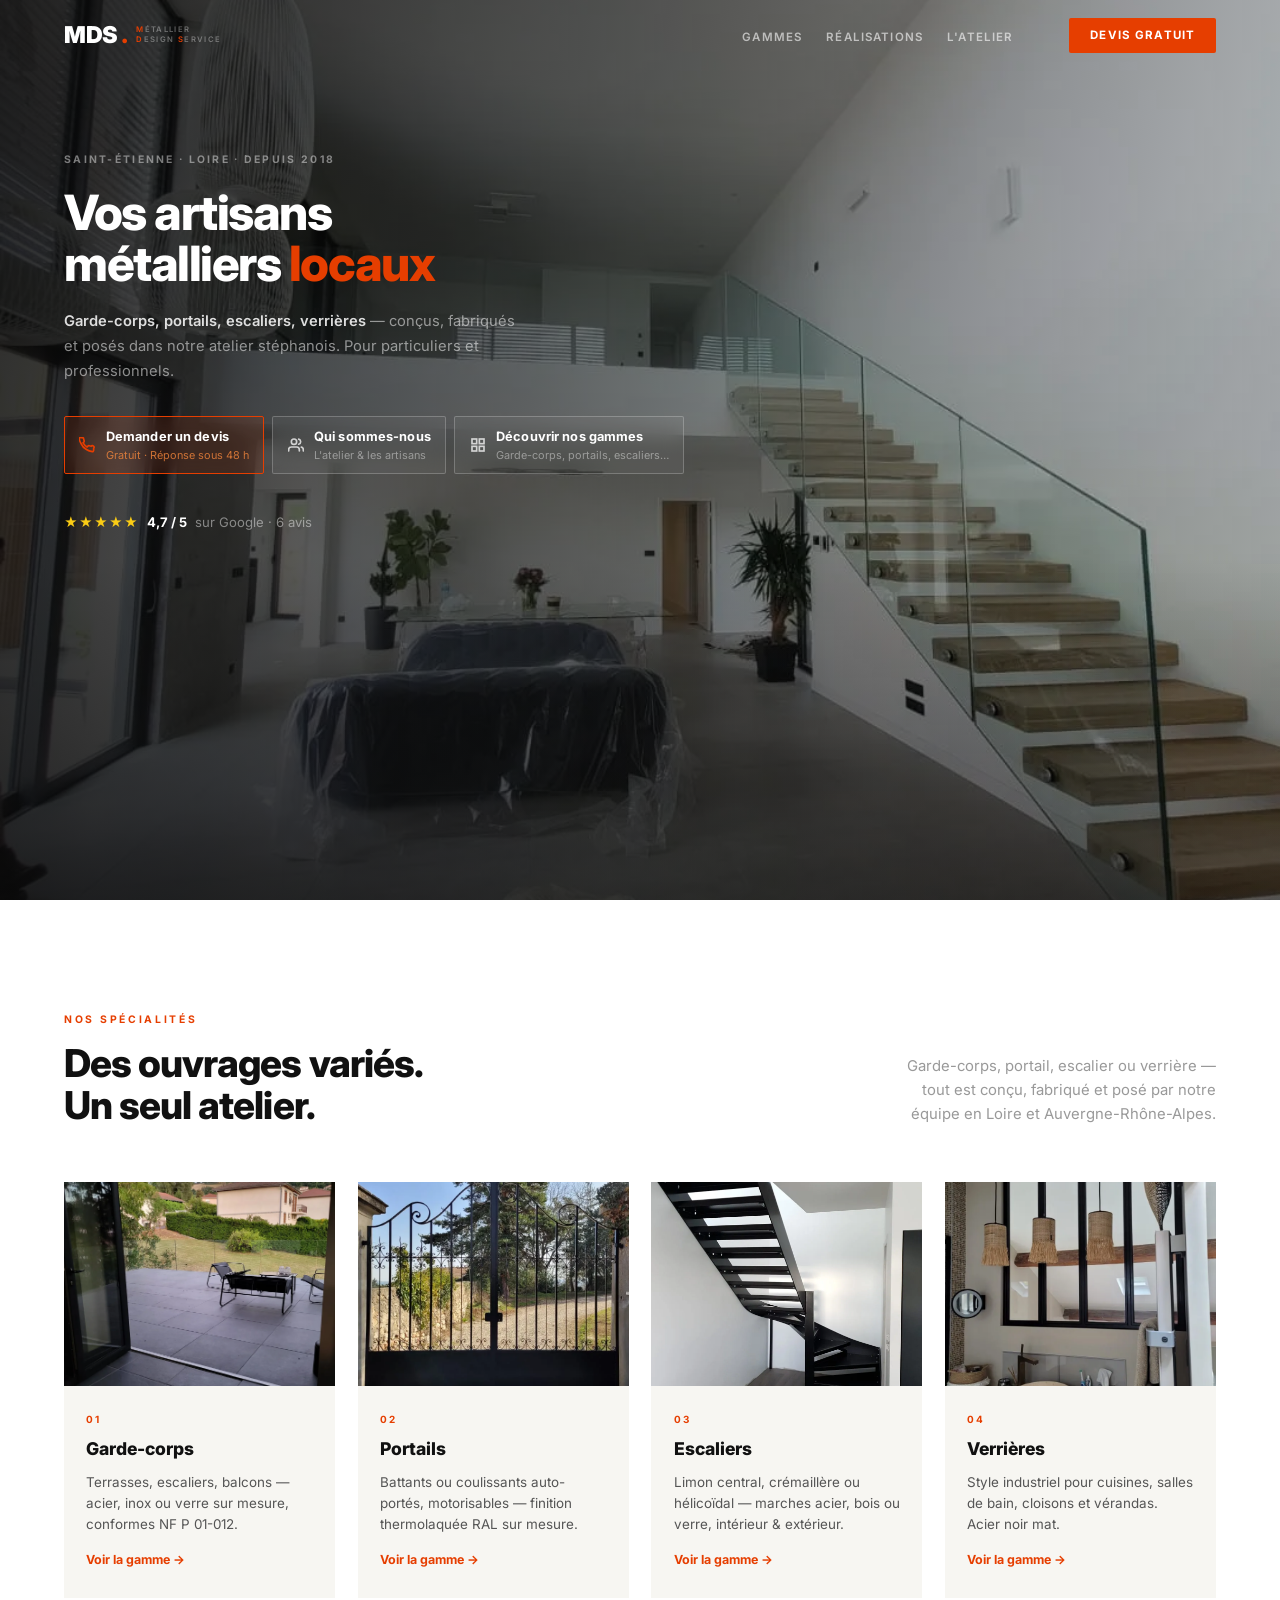
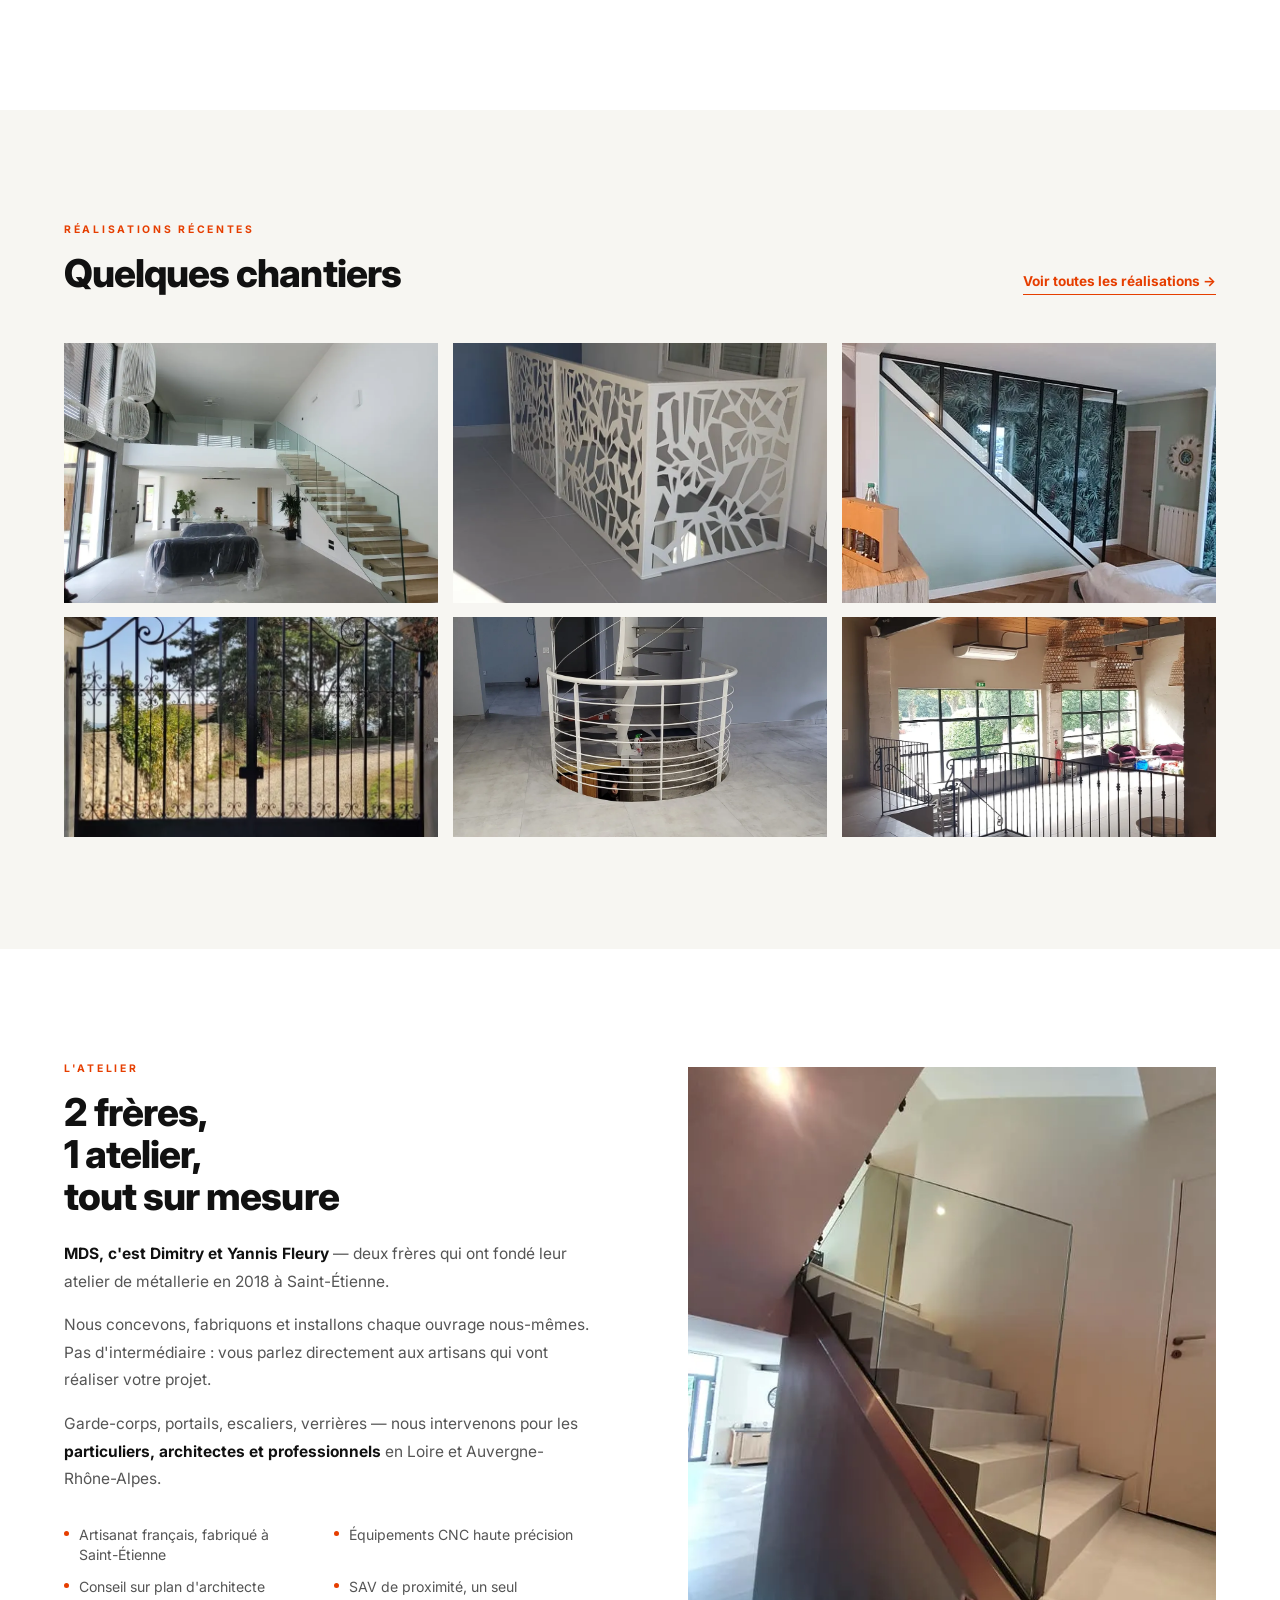
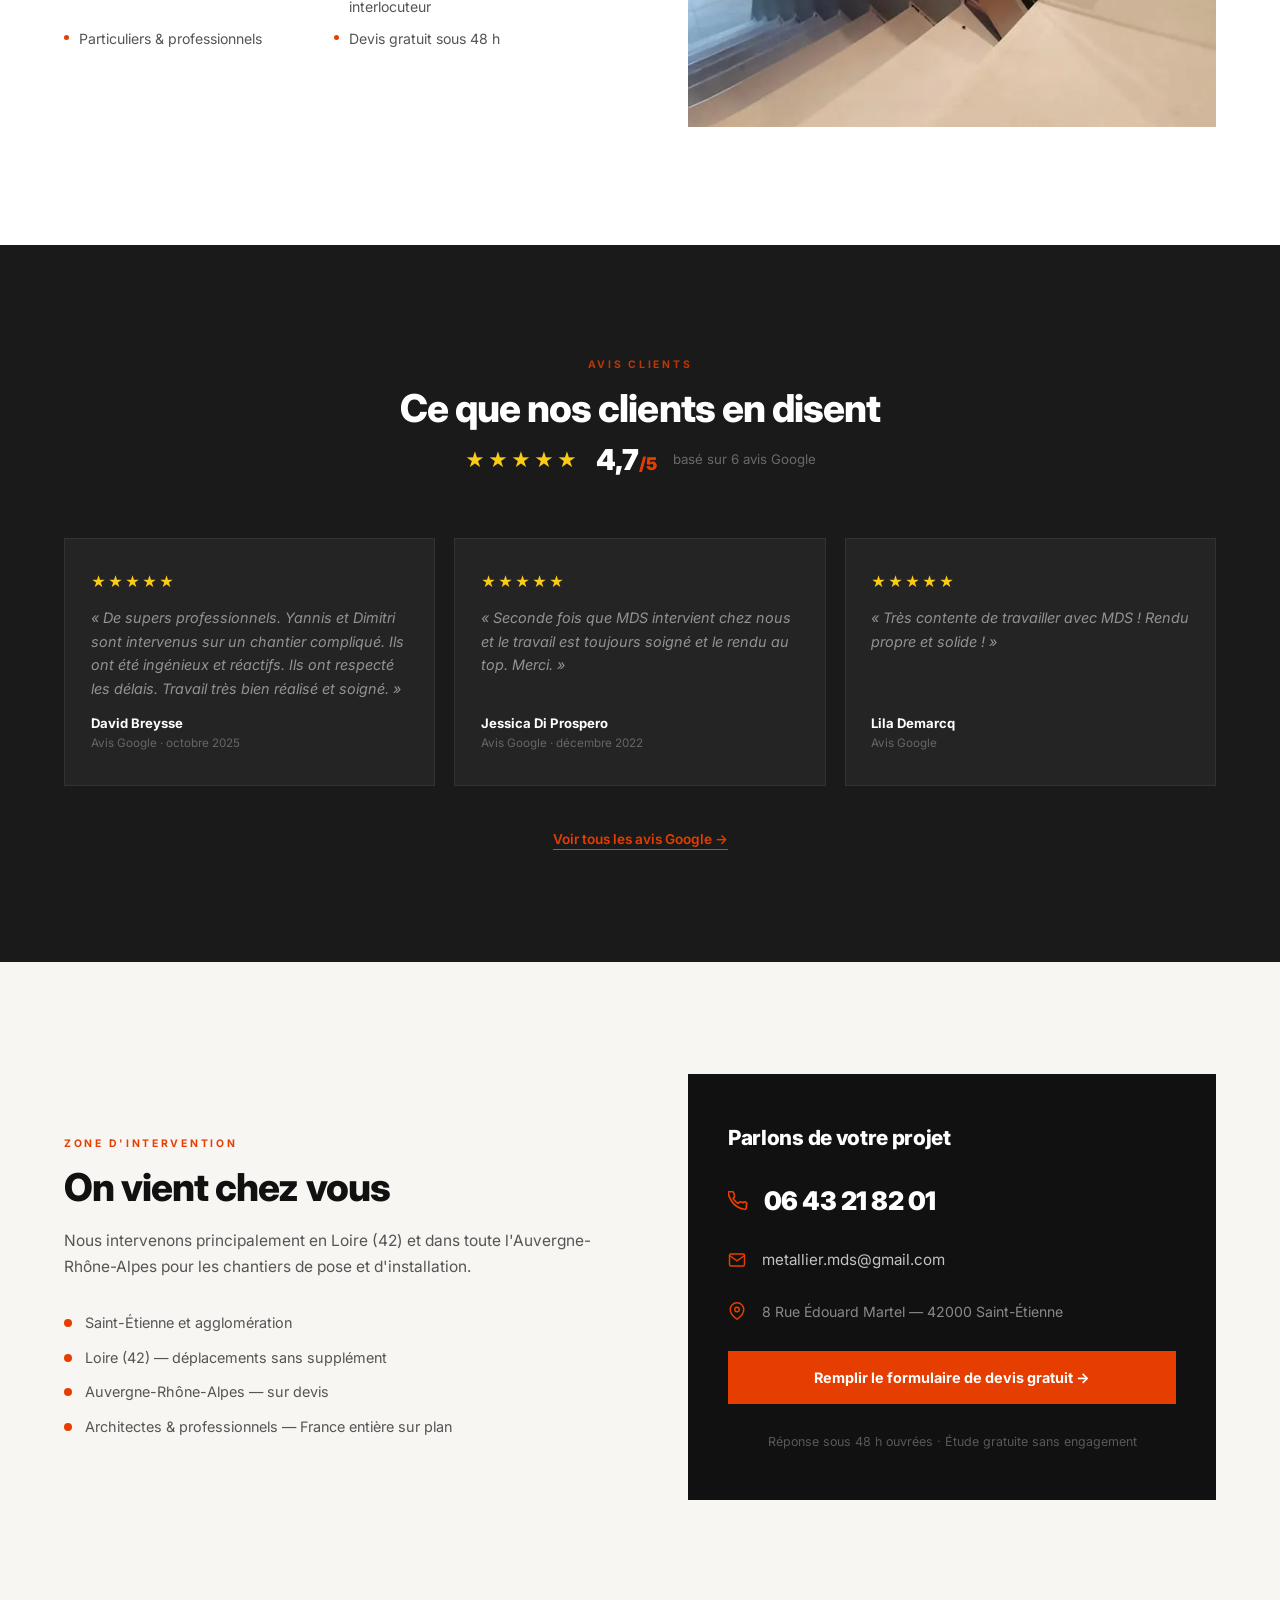
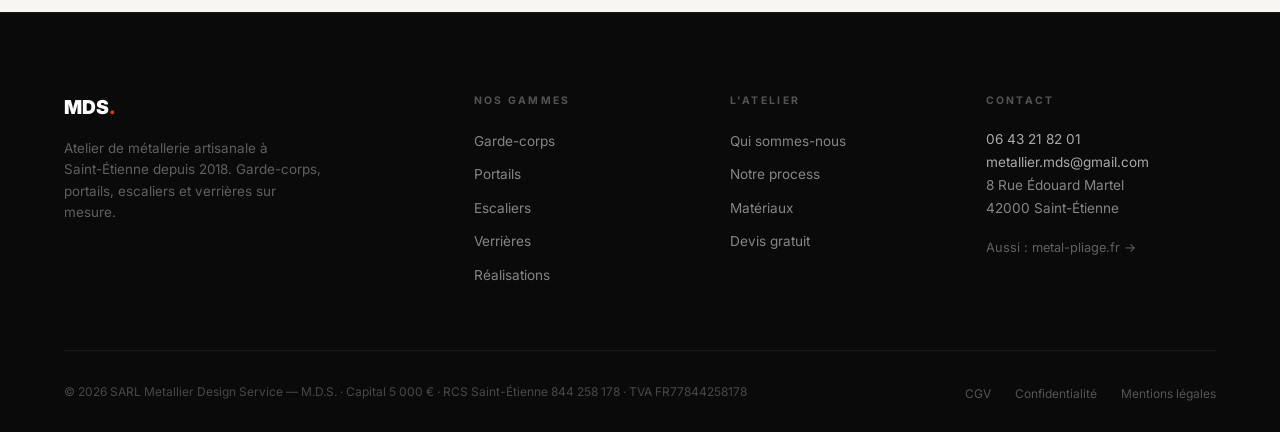
==== index.html @ 39d04c26 "Mise en ligne initiale — site MDS Métallier Design Service Co-Authored-By: Claude Sonnet 4.6 <norepl" ====
<!DOCTYPE html>
<html lang="fr">
<head>
  <meta charset="UTF-8">
  <meta name="viewport" content="width=device-width, initial-scale=1.0, viewport-fit=cover">
  <meta name="description" content="MDS — Métallier artisan à Saint-Étienne depuis 2018. Garde-corps, portails, escaliers et verrières sur mesure pour particuliers et professionnels en Loire et Auvergne-Rhône-Alpes.">
  <title>MDS — Métallier Design Service · Saint-Étienne</title>
  <link rel="preconnect" href="https://fonts.googleapis.com">
  <link rel="preconnect" href="https://fonts.gstatic.com" crossorigin>
  <link href="https://fonts.googleapis.com/css2?family=Inter:wght@300;400;500;600;700;800;900&display=swap" rel="stylesheet">

  <script type="application/ld+json">
  {
    "@context": "https://schema.org",
    "@type": "LocalBusiness",
    "name": "MDS - Metallier Design Service",
    "description": "Atelier de métallerie sur mesure à Saint-Étienne. Garde-corps, portails, escaliers, verrières pour particuliers et professionnels.",
    "url": "https://metallier-mds.fr",
    "telephone": "+33643218201",
    "email": "metallier.mds@gmail.com",
    "foundingDate": "2018",
    "address": {
      "@type": "PostalAddress",
      "streetAddress": "8 Rue Édouard Martel",
      "postalCode": "42000",
      "addressLocality": "Saint-Étienne",
      "addressCountry": "FR"
    },
    "aggregateRating": { "@type": "AggregateRating", "ratingValue": "4.7", "reviewCount": "6" }
  }
  </script>

  <style>
  /* ═══════════════════════════════════════════
     RESET & BASE
  ═══════════════════════════════════════════ */
  *, *::before, *::after { box-sizing: border-box; margin: 0; padding: 0; }
  :root {
    --cream:   #f7f6f2;
    --white:   #ffffff;
    --noir:    #111111;
    --noir2:   #1a1a1a;
    --gris:    #f0ede8;
    --accent:  #E63E00;
    --accent2: #c53600;
    --texte:   #111;
    --texte2:  #555;
    --texte3:  #999;
    --border:  #e8e5e0;
    --nav-h:   72px;
    --max:     1320px;
    --pad:     clamp(1.5rem, 5vw, 6rem);
    --ease:    cubic-bezier(.25,.1,.25,1);
    --ease-out:cubic-bezier(0,0,.2,1);
  }
  html { scroll-behavior: smooth; -webkit-font-smoothing: antialiased; }
  body { font-family: 'Inter', sans-serif; background: var(--white); color: var(--texte); line-height: 1.5; }
  img { max-width: 100%; display: block; }
  a { color: inherit; text-decoration: none; }

  /* ═══════════════════════════════════════════
     NAVIGATION
  ═══════════════════════════════════════════ */
  .nav {
    position: fixed; top: 0; left: 0; right: 0; z-index: 1000;
    height: var(--nav-h); display: flex; align-items: center;
    background: transparent;
    border-bottom: 1px solid transparent;
    transition: background .35s var(--ease), border-color .35s var(--ease), box-shadow .35s var(--ease);
  }
  .nav.scrolled {
    background: var(--noir);
    border-color: rgba(255,255,255,.08);
    box-shadow: 0 2px 24px rgba(0,0,0,.3);
  }
  .nav-wrap {
    max-width: var(--max); width: 100%; margin: 0 auto;
    padding: 0 var(--pad);
    display: flex; align-items: center; gap: 2rem;
  }
  .logo {
    display: inline-flex; align-items: baseline; gap: 3px;
    text-decoration: none; flex-shrink: 0;
    font-size: 1.45rem; font-weight: 900;
    letter-spacing: -.02em; color: #fff;
    line-height: 1;
  }
  .logo .logo-accent { color: var(--accent); font-weight: 900; }
  .logo .logo-tagline {
    font-size: .48rem; font-weight: 600; letter-spacing: .18em;
    text-transform: uppercase; color: rgba(255,255,255,.35);
    align-self: center; margin-left: 6px;
    line-height: 1.4; display: flex; flex-direction: column;
  }
  .logo .logo-tagline em { font-style: normal; color: var(--accent); }

  .nav-links {
    display: flex; list-style: none; gap: 0; margin-left: auto;
  }
  .nav-links a {
    font-size: .72rem; font-weight: 600; letter-spacing: .1em;
    text-transform: uppercase;
    color: rgba(255,255,255,.6); padding: .45rem .75rem; border-radius: 2px;
    transition: color .2s, background .2s;
  }
  .nav-links a:hover { color: #fff; background: rgba(255,255,255,.07); }

  .nav-cta {
    display: inline-flex; align-items: center; gap: 6px;
    background: var(--accent); color: #fff;
    font-size: .72rem; font-weight: 700; letter-spacing: .1em; text-transform: uppercase;
    padding: .55rem 1.3rem; border-radius: 2px;
    transition: background .2s; white-space: nowrap; margin-left: .75rem;
  }
  .nav-cta:hover { background: var(--accent2); }

  /* Hamburger mobile */
  .burger {
    display: none; flex-direction: column; gap: 5px;
    background: none; border: none; cursor: pointer;
    padding: 6px; margin-left: auto;
  }
  .burger span {
    display: block; width: 22px; height: 2px;
    background: var(--texte); border-radius: 2px;
    transition: background .3s, transform .3s, opacity .3s;
  }
  .nav.scrolled .burger span { background: #fff; }
  .nav.open .burger span:nth-child(1) { transform: translateY(7px) rotate(45deg); }
  .nav.open .burger span:nth-child(2) { opacity: 0; }
  .nav.open .burger span:nth-child(3) { transform: translateY(-7px) rotate(-45deg); }

  /* Menu mobile */
  .mobile-menu {
    display: none; position: fixed;
    top: var(--nav-h); left: 0; right: 0; bottom: 0;
    background: var(--noir); z-index: 999;
    flex-direction: column; align-items: center; justify-content: center;
    gap: 1.5rem;
  }
  .mobile-menu.open { display: flex; }
  .mobile-menu a {
    font-size: 1.5rem; font-weight: 700; color: #fff; letter-spacing: -.01em;
    transition: color .2s;
  }
  .mobile-menu a:hover { color: var(--accent); }
  .mobile-menu .mob-cta {
    background: var(--accent); padding: .9rem 2.5rem;
    border-radius: 2px; font-size: 1rem;
    color: #fff; font-weight: 700;
  }

  /* ═══════════════════════════════════════════
     HERO V1 — photo plein écran, texte en bas
  ═══════════════════════════════════════════ */
  .hero {
    position: relative;
    height: 100vh; min-height: 620px;
    display: flex; align-items: flex-start;
    overflow: hidden;
  }
  .hero-photo {
    position: absolute; inset: 0; z-index: 0;
  }
  .hero-photo img {
    width: 100%; height: 100%; object-fit: cover; display: block;
  }
  .hero-overlay {
    position: absolute; inset: 0; z-index: 1;
    background:
      linear-gradient(100deg, rgba(10,10,10,.87) 0%, rgba(10,10,10,.58) 42%, rgba(10,10,10,.06) 100%),
      linear-gradient(to top, rgba(10,10,10,.55) 0%, transparent 38%);
  }
  .hero-wrap {
    position: relative; z-index: 2;
    width: 100%;
    padding: calc(var(--nav-h) + 5rem) var(--pad) 5rem;
  }
  .hero-eyebrow {
    font-size: .65rem; font-weight: 700; letter-spacing: .22em;
    text-transform: uppercase; color: rgba(255,255,255,.45);
    margin-bottom: 1.2rem; display: block;
  }
  .hero h1 {
    font-size: clamp(2rem, 3.8vw, 3.4rem);
    font-weight: 800; line-height: 1.06; letter-spacing: -.03em;
    color: #fff; margin: 0 0 1.2rem; max-width: 480px;
  }
  .hero h1 em { font-style: normal; color: var(--accent); }
  .hero-desc {
    font-size: clamp(.88rem, 1.15vw, .98rem);
    color: rgba(255,255,255,.52); line-height: 1.7;
    max-width: 460px; margin-bottom: 2rem;
  }
  .hero-desc strong { color: rgba(255,255,255,.85); font-weight: 600; }
  .hero-btns {
    display: flex; gap: 1rem; flex-wrap: wrap;
    align-items: center; margin-bottom: 2.8rem;
  }
  .btn-primary {
    display: inline-flex; align-items: center; gap: 8px;
    background: var(--accent); color: #fff;
    font-weight: 700; font-size: .9rem; letter-spacing: .02em;
    padding: .9rem 2rem; border-radius: 2px;
    transition: background .2s, transform .15s;
  }
  .btn-primary:hover { background: var(--accent2); transform: translateY(-1px); }
  .btn-outline-dark {
    display: inline-flex; align-items: center; gap: 8px;
    border: 1.5px solid rgba(255,255,255,.35); color: rgba(255,255,255,.85);
    font-weight: 600; font-size: .9rem;
    padding: .9rem 2rem; border-radius: 2px;
    transition: border-color .2s, color .2s;
  }
  .btn-outline-dark:hover { border-color: #fff; color: #fff; }
  .hero-google {
    display: inline-flex; align-items: center; gap: 8px;
    font-size: .82rem; color: rgba(255,255,255,.45);
  }
  .hero-google strong { color: #fff; }
  .hero-google .stars { color: #facc15; letter-spacing: 1px; }

  /* ═══════════════════════════════════════════
     HERO — 3 CTAs encadrés blancs
  ═══════════════════════════════════════════ */
  .hero-nav-client {
    display: flex; gap: .5rem; flex-wrap: wrap;
    margin-bottom: 2.2rem;
  }
  .hnc-btn {
    display: flex; align-items: center; gap: .65rem;
    padding: .6rem .9rem;
    border: 1px solid rgba(255,255,255,.22);
    background: rgba(255,255,255,.05);
    backdrop-filter: blur(10px);
    -webkit-backdrop-filter: blur(10px);
    border-radius: 2px;
    transition: background .2s, border-color .2s;
  }
  .hnc-btn:hover {
    background: rgba(255,255,255,.11);
    border-color: rgba(255,255,255,.48);
  }
  .hnc-primary {
    border-color: var(--accent);
    background: rgba(230,62,0,.12);
  }
  .hnc-primary:hover {
    background: rgba(230,62,0,.24);
    border-color: var(--accent);
  }
  .hnc-icon { color: rgba(255,255,255,.75); flex-shrink: 0; display: flex; }
  .hnc-primary .hnc-icon { color: var(--accent); }
  .hnc-text { display: flex; flex-direction: column; gap: 1px; }
  .hnc-text strong {
    font-size: .8rem; font-weight: 700; color: #fff; display: block;
    letter-spacing: .01em;
  }
  .hnc-text span {
    font-size: .68rem; display: block; color: rgba(255,255,255,.42);
  }
  .hnc-primary .hnc-text span { color: rgba(255,140,60,.75); }

  /* ═══════════════════════════════════════════
     SECTION HELPER CLASSES
  ═══════════════════════════════════════════ */
  .section-inner {
    max-width: var(--max); margin: 0 auto; padding: 0 var(--pad);
  }
  .section-label {
    display: block; font-size: .65rem; font-weight: 700;
    letter-spacing: .26em; text-transform: uppercase; color: var(--accent);
    margin-bottom: .9rem;
  }
  .section-title {
    font-size: clamp(1.8rem, 3vw, 2.8rem); font-weight: 800;
    color: var(--noir); letter-spacing: -.025em; line-height: 1.1;
  }
  .section-title.light { color: #fff; }

  /* ═══════════════════════════════════════════
     GAMMES — fond blanc, 4 cartes photo
  ═══════════════════════════════════════════ */
  .gammes { background: var(--white); padding: 7rem 0; }
  .gammes-head {
    display: flex; justify-content: space-between; align-items: flex-end;
    margin-bottom: 3.5rem; gap: 2rem;
  }
  .gammes-head p {
    font-size: .93rem; color: var(--texte3); max-width: 320px;
    text-align: right; line-height: 1.6;
  }
  .gammes-grid {
    display: grid; grid-template-columns: repeat(4,1fr); gap: 1.4rem;
  }
  .gamme-card {
    background: var(--cream); overflow: hidden;
    display: flex; flex-direction: column;
    transition: transform .25s var(--ease), box-shadow .25s var(--ease);
  }
  .gamme-card:hover {
    transform: translateY(-6px);
    box-shadow: 0 20px 50px rgba(0,0,0,.1);
  }
  .gamme-photo {
    width: 100%; aspect-ratio: 4/3; overflow: hidden; background: #ddd;
  }
  .gamme-photo img {
    width: 100%; height: 100%; object-fit: cover;
    transition: transform .5s var(--ease);
  }
  .gamme-card:hover .gamme-photo img { transform: scale(1.05); }
  .gamme-body {
    padding: 1.5rem 1.4rem 1.8rem;
    display: flex; flex-direction: column; gap: .6rem; flex-grow: 1;
    border-top: 2px solid transparent;
    transition: border-color .25s;
  }
  .gamme-card:hover .gamme-body { border-color: var(--accent); }
  .gamme-num { font-size: .62rem; font-weight: 700; letter-spacing: .2em; color: var(--accent); }
  .gamme-name { font-size: 1.1rem; font-weight: 800; color: var(--noir); }
  .gamme-desc { font-size: .84rem; color: var(--texte2); line-height: 1.55; flex-grow: 1; }
  .gamme-lien {
    display: inline-flex; align-items: center; gap: 6px;
    font-size: .78rem; font-weight: 700; color: var(--accent); margin-top: .4rem;
  }

  /* ═══════════════════════════════════════════
     RÉALISATIONS — fond crème, grille 3×2
  ═══════════════════════════════════════════ */
  .reals { background: var(--cream); padding: 7rem 0; }
  .reals-head {
    display: flex; justify-content: space-between; align-items: flex-end;
    margin-bottom: 3rem; gap: 1rem;
  }
  .reals-head a {
    font-size: .85rem; font-weight: 700; color: var(--accent);
    border-bottom: 1px solid var(--accent); padding-bottom: 2px;
    transition: color .2s; white-space: nowrap;
  }
  .reals-head a:hover { color: var(--accent2); border-color: var(--accent2); }
  .reals-grid {
    display: grid;
    grid-template-columns: repeat(3,1fr);
    grid-template-rows: 260px 220px;
    gap: .9rem;
  }
  .real-cell { overflow: hidden; background: #ddd; position: relative; }
  .real-cell img {
    width: 100%; height: 100%; object-fit: cover;
    transition: transform .55s var(--ease);
  }
  .real-cell:hover img { transform: scale(1.05); }
  .real-caption {
    position: absolute; bottom: 0; left: 0; right: 0;
    padding: .8rem 1rem;
    background: linear-gradient(transparent, rgba(0,0,0,.7));
    color: #fff; font-size: .8rem; font-weight: 600;
    opacity: 0; transition: opacity .3s;
  }
  .real-caption span { display: block; font-weight: 400; font-size: .72rem; color: rgba(255,255,255,.65); }
  .real-cell:hover .real-caption { opacity: 1; }

  /* ═══════════════════════════════════════════
     ARTISANS — fond blanc, split
  ═══════════════════════════════════════════ */
  .artisans { background: var(--white); padding: 7rem 0; }
  .artisans-grid {
    display: grid; grid-template-columns: 1fr 1fr;
    gap: 6rem; align-items: center;
  }
  .artisans-text h2 { margin-bottom: 1.4rem; }
  .artisans-text p {
    font-size: .97rem; color: var(--texte2); line-height: 1.78;
    margin-bottom: 1rem;
  }
  .artisans-text p strong { color: var(--noir); font-weight: 700; }
  .artisans-valeurs {
    display: grid; grid-template-columns: 1fr 1fr;
    gap: .8rem; margin: 2rem 0;
  }
  .valeur {
    display: flex; align-items: flex-start; gap: 10px;
    font-size: .88rem; color: var(--texte2); line-height: 1.4;
  }
  .valeur::before {
    content: ''; width: 5px; height: 5px; border-radius: 50%;
    background: var(--accent); flex-shrink: 0; margin-top: 6px;
  }
  .artisans-photo {
    aspect-ratio: 4/5; overflow: hidden; background: var(--gris);
  }
  .artisans-photo img { width: 100%; height: 100%; object-fit: cover; }

  /* ═══════════════════════════════════════════
     AVIS — fond sombre
  ═══════════════════════════════════════════ */
  .avis { background: var(--noir2); padding: 7rem 0; }
  .avis-head { text-align: center; margin-bottom: 4rem; }
  .avis-head .section-label { color: rgba(230,62,0,.8); }
  .avis-head .note-globale {
    margin-top: 1rem;
    display: flex; align-items: center; justify-content: center; gap: 1rem;
  }
  .note-stars { color: #facc15; font-size: 1.2rem; letter-spacing: 3px; }
  .note-chiffre {
    font-size: 1.8rem; font-weight: 900; color: #fff; line-height: 1;
  }
  .note-chiffre em { font-style: normal; color: var(--accent); font-size: 1.1rem; }
  .note-count { font-size: .83rem; color: rgba(255,255,255,.35); }
  .avis-grid {
    display: grid; grid-template-columns: repeat(3,1fr); gap: 1.2rem;
    margin-bottom: 2.5rem;
  }
  .avis-card {
    background: #242424; padding: 2rem 1.6rem;
    border: 1px solid rgba(255,255,255,.07);
    display: flex; flex-direction: column; gap: .8rem;
  }
  .avis-stars { color: #facc15; letter-spacing: 2px; font-size: .9rem; }
  .avis-text {
    font-size: .9rem; color: rgba(255,255,255,.5);
    line-height: 1.65; font-style: italic; flex-grow: 1;
  }
  .avis-author { font-size: .82rem; font-weight: 700; color: #fff; }
  .avis-author span {
    display: block; font-weight: 400;
    color: rgba(255,255,255,.3); font-size: .73rem; margin-top: 2px;
  }
  .avis-link { text-align: center; }
  .avis-link a {
    font-size: .85rem; font-weight: 600; color: var(--accent);
    border-bottom: 1px solid var(--accent); padding-bottom: 2px;
  }

  /* ═══════════════════════════════════════════
     ZONE & CONTACT — fond crème
  ═══════════════════════════════════════════ */
  .zone-contact { background: var(--cream); padding: 7rem 0; }
  .zone-grid {
    display: grid; grid-template-columns: 1fr 1fr;
    gap: 6rem; align-items: center;
  }
  .zone-text h2 { margin-bottom: 1.2rem; }
  .zone-text p { font-size: .97rem; color: var(--texte2); line-height: 1.7; margin-bottom: 2rem; }
  .zone-list {
    list-style: none; display: flex; flex-direction: column; gap: .8rem;
  }
  .zone-list li {
    display: flex; align-items: center; gap: .8rem;
    font-size: .9rem; color: var(--texte2);
  }
  .zone-list li::before {
    content: ''; width: 8px; height: 8px; border-radius: 50%;
    background: var(--accent); flex-shrink: 0;
  }
  .contact-card {
    background: var(--noir); padding: 3rem 2.5rem;
    display: flex; flex-direction: column; gap: 1.8rem;
  }
  .contact-card h3 {
    font-size: 1.3rem; font-weight: 800; color: #fff; letter-spacing: -.015em;
  }
  .contact-line {
    display: flex; align-items: center; gap: 1rem;
    font-size: .95rem;
  }
  .contact-line a { color: rgba(255,255,255,.75); transition: color .2s; }
  .contact-line a:hover { color: #fff; }
  .contact-line svg { color: var(--accent); flex-shrink: 0; }
  .contact-tel a {
    font-size: 1.6rem; font-weight: 900; color: #fff;
    letter-spacing: -.02em;
  }
  .contact-devis {
    background: var(--accent); color: #fff;
    font-weight: 700; font-size: .9rem;
    padding: 1rem 1.5rem; text-align: center;
    transition: background .2s; display: block;
  }
  .contact-devis:hover { background: var(--accent2); }
  .contact-sub { font-size: .78rem; color: rgba(255,255,255,.3); text-align: center; }

  /* ═══════════════════════════════════════════
     FOOTER
  ═══════════════════════════════════════════ */
  footer {
    background: #0a0a0a; padding: 5rem 0 0;
    border-top: 1px solid rgba(255,255,255,.06);
  }
  .footer-grid {
    display: grid; grid-template-columns: 1.8fr 1fr 1fr 1.2fr;
    gap: 4rem; margin-bottom: 4rem;
  }
  .footer-logo {
    font-size: 1.2rem; font-weight: 900; color: #fff; display: block; margin-bottom: 1rem;
  }
  .footer-logo em { font-style: normal; color: var(--accent); }
  .footer-tagline { font-size: .84rem; color: rgba(255,255,255,.35); line-height: 1.6; max-width: 260px; }
  .footer-col h4 {
    font-size: .65rem; font-weight: 700; letter-spacing: .22em;
    text-transform: uppercase; color: rgba(255,255,255,.3);
    margin-bottom: 1.2rem;
  }
  .footer-col ul { list-style: none; display: flex; flex-direction: column; gap: .6rem; }
  .footer-col ul a { font-size: .85rem; color: rgba(255,255,255,.5); transition: color .2s; }
  .footer-col ul a:hover { color: #fff; }
  .footer-contact p { font-size: .85rem; color: rgba(255,255,255,.5); line-height: 1.7; }
  .footer-contact a { color: rgba(255,255,255,.65); transition: color .2s; }
  .footer-contact a:hover { color: #fff; }
  .footer-bottom {
    border-top: 1px solid rgba(255,255,255,.06);
    padding: 1.8rem 0; margin-top: 0;
    display: flex; align-items: center; justify-content: space-between;
    flex-wrap: wrap; gap: 1rem;
  }
  .footer-bottom p { font-size: .75rem; color: rgba(255,255,255,.25); }
  .footer-legal {
    display: flex; gap: 1.5rem; list-style: none;
  }
  .footer-legal a { font-size: .75rem; color: rgba(255,255,255,.3); transition: color .2s; }
  .footer-legal a:hover { color: rgba(255,255,255,.6); }


  /* ═══════════════════════════════════════════
     RESPONSIVE
  ═══════════════════════════════════════════ */
  @media(max-width:1100px){
    .gammes-grid { grid-template-columns: repeat(2,1fr); }
    .footer-grid { grid-template-columns: 1fr 1fr; gap: 2.5rem; }
  }
  @media(max-width:900px){
    .hero-wrap, .artisans-grid, .zone-grid {
      grid-template-columns: 1fr; gap: 3rem;
    }
    .hero-photos {
      grid-template-rows: 220px 150px;
    }
    .reals-grid { grid-template-columns: repeat(2,1fr); grid-template-rows: auto; }
    .gammes-head, .reals-head { flex-direction: column; align-items: flex-start; }
    .gammes-head p, .reals-head { text-align: left; }
    .avis-grid { grid-template-columns: 1fr; }
    .nav-links, .nav-cta { display: none; }
    .burger { display: flex; }
  }
  @media(max-width:600px){
    .gammes-grid { grid-template-columns: 1fr; }
    .reals-grid { grid-template-columns: 1fr; }
    .artisans-valeurs { grid-template-columns: 1fr; }
    .footer-grid { grid-template-columns: 1fr; gap: 2rem; }
    .hero-trust { flex-wrap: wrap; gap: 1.2rem; }
  }

  /* Animations scroll */
  .fade-up { opacity: 0; transform: translateY(22px); transition: opacity .7s var(--ease-out), transform .7s var(--ease-out); transition-delay: var(--d,0s); }
  .fade-up.vis { opacity: 1; transform: none; }
  @media(prefers-reduced-motion:reduce){ .fade-up { opacity:1; transform:none; } }
  </style>
</head>
<body>

<!-- ═══════ NAVIGATION ═══════ -->
<nav class="nav" id="nav">
  <div class="nav-wrap">
    <a href="#" class="logo">
      MDS<span class="logo-accent">.</span>
      <span class="logo-tagline"><span><em>M</em>étallier</span><span><em>D</em>esign <em>S</em>ervice</span></span>
    </a>
    <ul class="nav-links">
      <li><a href="#gammes">Gammes</a></li>
      <li><a href="#realisations">Réalisations</a></li>
      <li><a href="#artisans">L'atelier</a></li>
    </ul>
    <a href="#contact" class="nav-cta">Devis gratuit</a>
    <button class="burger" id="burger" aria-label="Menu" aria-expanded="false">
      <span></span><span></span><span></span>
    </button>
  </div>
</nav>

<!-- Menu mobile -->
<div class="mobile-menu" id="mobile-menu">
  <a href="#gammes"      onclick="closeMobile()">Gammes</a>
  <a href="#realisations" onclick="closeMobile()">Réalisations</a>
  <a href="#artisans"    onclick="closeMobile()">L'atelier</a>
  <a href="#contact"     class="mob-cta" onclick="closeMobile()">Devis gratuit</a>
</div>

<!-- ═══════ HERO V1 — photo plein écran ═══════ -->
<section class="hero">
  <div class="hero-photo">
    <img src="assets/photos-chantiers/escalier-suspendu-bois-verre.webp"
         alt="Escalier sur mesure réalisé par MDS Saint-Étienne" loading="eager" fetchpriority="high">
  </div>
  <div class="hero-overlay"></div>

  <div class="hero-wrap">
    <span class="hero-eyebrow">Saint-Étienne · Loire · Depuis 2018</span>
    <h1>Vos artisans<br>métalliers <em>locaux</em></h1>
    <p class="hero-desc">
      <strong>Garde-corps, portails, escaliers, verrières</strong> — conçus, fabriqués et posés dans notre atelier stéphanois. Pour particuliers et professionnels.
    </p>

    <div class="hero-nav-client">

      <a href="#contact" class="hnc-btn hnc-primary">
        <span class="hnc-icon">
          <svg width="16" height="16" viewBox="0 0 24 24" fill="none" stroke="currentColor" stroke-width="2.5" stroke-linecap="round"><path d="M22 16.92v3a2 2 0 01-2.18 2 19.79 19.79 0 01-8.63-3.07A19.5 19.5 0 013.07 9.81a19.79 19.79 0 01-3.07-8.67A2 2 0 012 .93h3a2 2 0 012 1.72c.127.96.361 1.903.7 2.81a2 2 0 01-.45 2.11L6.09 8.91a16 16 0 006 6l1.27-1.27a2 2 0 012.11-.45c.907.339 1.85.573 2.81.7A2 2 0 0122 16.92z"/></svg>
        </span>
        <span class="hnc-text">
          <strong>Demander un devis</strong>
          <span>Gratuit · Réponse sous 48 h</span>
        </span>
      </a>

      <a href="#artisans" class="hnc-btn hnc-secondary">
        <span class="hnc-icon">
          <svg width="16" height="16" viewBox="0 0 24 24" fill="none" stroke="currentColor" stroke-width="2.5" stroke-linecap="round"><path d="M17 21v-2a4 4 0 00-4-4H5a4 4 0 00-4 4v2"/><circle cx="9" cy="7" r="4"/><path d="M23 21v-2a4 4 0 00-3-3.87"/><path d="M16 3.13a4 4 0 010 7.75"/></svg>
        </span>
        <span class="hnc-text">
          <strong>Qui sommes-nous</strong>
          <span>L'atelier &amp; les artisans</span>
        </span>
      </a>

      <a href="#gammes" class="hnc-btn hnc-secondary">
        <span class="hnc-icon">
          <svg width="16" height="16" viewBox="0 0 24 24" fill="none" stroke="currentColor" stroke-width="2.5" stroke-linecap="round"><rect x="3" y="3" width="7" height="7"/><rect x="14" y="3" width="7" height="7"/><rect x="3" y="14" width="7" height="7"/><rect x="14" y="14" width="7" height="7"/></svg>
        </span>
        <span class="hnc-text">
          <strong>Découvrir nos gammes</strong>
          <span>Garde-corps, portails, escaliers…</span>
        </span>
      </a>

    </div>

    <div class="hero-google">
      <span class="stars">★★★★★</span>
      <strong>4,7 / 5</strong>
      <span>sur Google · 6 avis</span>
    </div>
  </div>
</section>

<!-- ═══════ GAMMES ═══════ -->
<section class="gammes" id="gammes">
  <div class="section-inner">
    <div class="gammes-head fade-up">
      <div>
        <span class="section-label">Nos spécialités</span>
        <h2 class="section-title">Des ouvrages variés.<br>Un seul atelier.</h2>
      </div>
      <p>Garde-corps, portail, escalier ou verrière — tout est conçu, fabriqué et posé par notre équipe en Loire et Auvergne-Rhône-Alpes.</p>
    </div>
    <div class="gammes-grid">

      <a href="garde-corps.html" class="gamme-card fade-up">
        <div class="gamme-photo">
          <img src="assets/photos-chantiers/garde-corps-verre-terrasse-jardin.webp" alt="Garde-corps verre" loading="lazy">
        </div>
        <div class="gamme-body">
          <span class="gamme-num">01</span>
          <div class="gamme-name">Garde-corps</div>
          <p class="gamme-desc">Terrasses, escaliers, balcons — acier, inox ou verre sur mesure, conformes NF P 01-012.</p>
          <span class="gamme-lien">Voir la gamme →</span>
        </div>
      </a>

      <a href="portails.html" class="gamme-card fade-up" style="--d:.07s">
        <div class="gamme-photo">
          <img src="assets/photos-chantiers/portail-fer-forge-double-battant.webp" alt="Portail acier double battant" loading="lazy">
        </div>
        <div class="gamme-body">
          <span class="gamme-num">02</span>
          <div class="gamme-name">Portails</div>
          <p class="gamme-desc">Battants ou coulissants auto-portés, motorisables — finition thermolaquée RAL sur mesure.</p>
          <span class="gamme-lien">Voir la gamme →</span>
        </div>
      </a>

      <a href="escaliers.html" class="gamme-card fade-up" style="--d:.14s">
        <div class="gamme-photo">
          <img src="assets/photos-chantiers/escalier-moderne-noir-limon-central.webp" alt="Escalier métal" loading="lazy">
        </div>
        <div class="gamme-body">
          <span class="gamme-num">03</span>
          <div class="gamme-name">Escaliers</div>
          <p class="gamme-desc">Limon central, crémaillère ou hélicoïdal — marches acier, bois ou verre, intérieur & extérieur.</p>
          <span class="gamme-lien">Voir la gamme →</span>
        </div>
      </a>

      <a href="verrieres.html" class="gamme-card fade-up" style="--d:.21s">
        <div class="gamme-photo">
          <img src="assets/photos-chantiers/verriere-noir-salle-de-bain-bois.webp" alt="Verrière style atelier" loading="lazy">
        </div>
        <div class="gamme-body">
          <span class="gamme-num">04</span>
          <div class="gamme-name">Verrières</div>
          <p class="gamme-desc">Style industriel pour cuisines, salles de bain, cloisons et vérandas. Acier noir mat.</p>
          <span class="gamme-lien">Voir la gamme →</span>
        </div>
      </a>

    </div>
  </div>
</section>

<!-- ═══════ RÉALISATIONS ═══════ -->
<section class="reals" id="realisations">
  <div class="section-inner">
    <div class="reals-head fade-up">
      <div>
        <span class="section-label">Réalisations récentes</span>
        <h2 class="section-title">Quelques chantiers</h2>
      </div>
      <a href="realisations.html">Voir toutes les réalisations →</a>
    </div>
    <div class="reals-grid">
      <div class="real-cell fade-up">
        <img src="assets/photos-chantiers/escalier-suspendu-bois-verre.webp" alt="Escalier suspendu bois verre" loading="lazy">
        <div class="real-caption">Escalier suspendu bois &amp; verre <span>AuRA · 2025</span></div>
      </div>
      <div class="real-cell fade-up" style="--d:.07s">
        <img src="assets/photos-chantiers/garde-corps-laser-motifs-geometriques.webp" alt="Garde-corps laser" loading="lazy">
        <div class="real-caption">Garde-corps laser sur mesure <span>Particulier · 2024</span></div>
      </div>
      <div class="real-cell fade-up" style="--d:.14s">
        <img src="assets/photos-chantiers/verriere-rampante-tropical.webp" alt="Verrière rampante" loading="lazy">
        <div class="real-caption">Verrière rampante <span>Saint-Étienne · 2024</span></div>
      </div>
      <div class="real-cell fade-up" style="--d:.07s">
        <img src="assets/photos-chantiers/portail-fer-forge-double-battant.webp" alt="Portail fer forgé" loading="lazy">
        <div class="real-caption">Portail double battant <span>Loire · 2024</span></div>
      </div>
      <div class="real-cell fade-up" style="--d:.14s">
        <img src="assets/photos-chantiers/escalier-helicoidal-blanc.webp" alt="Escalier hélicoïdal" loading="lazy">
        <div class="real-caption">Escalier hélicoïdal blanc <span>Saint-Étienne · 2024</span></div>
      </div>
      <div class="real-cell fade-up" style="--d:.21s">
        <img src="assets/photos-chantiers/garde-corps-fer-forge-grange.webp" alt="Garde-corps fer forgé" loading="lazy">
        <div class="real-caption">Garde-corps fer forgé <span>Rénovation · 2023</span></div>
      </div>
    </div>
  </div>
</section>

<!-- ═══════ ARTISANS ═══════ -->
<section class="artisans" id="artisans">
  <div class="section-inner">
    <div class="artisans-grid">
      <div class="artisans-text fade-up">
        <span class="section-label">L'atelier</span>
        <h2 class="section-title" style="margin-bottom:1.4rem">2 frères,<br>1 atelier,<br>tout sur mesure</h2>
        <p><strong>MDS, c'est Dimitry et Yannis Fleury</strong> — deux frères qui ont fondé leur atelier de métallerie en 2018 à Saint-Étienne.</p>
        <p>Nous concevons, fabriquons et installons chaque ouvrage nous-mêmes. Pas d'intermédiaire : vous parlez directement aux artisans qui vont réaliser votre projet.</p>
        <p>Garde-corps, portails, escaliers, verrières — nous intervenons pour les <strong>particuliers, architectes et professionnels</strong> en Loire et Auvergne-Rhône-Alpes.</p>
        <div class="artisans-valeurs">
          <div class="valeur">Artisanat français, fabriqué à Saint-Étienne</div>
          <div class="valeur">Équipements CNC haute précision</div>
          <div class="valeur">Conseil sur plan d'architecte</div>
          <div class="valeur">SAV de proximité, un seul interlocuteur</div>
          <div class="valeur">Particuliers &amp; professionnels</div>
          <div class="valeur">Devis gratuit sous 48 h</div>
        </div>
        <a href="atelier.html" class="btn-outline-dark">En savoir plus sur l'atelier</a>
      </div>
      <div class="artisans-photo fade-up" style="--d:.1s">
        <img src="assets/photos-chantiers/escalier-beton-garde-corps-verre.webp" alt="Réalisation atelier MDS" loading="lazy">
      </div>
    </div>
  </div>
</section>

<!-- ═══════ AVIS ═══════ -->
<section class="avis">
  <div class="section-inner">
    <div class="avis-head fade-up">
      <span class="section-label">Avis clients</span>
      <h2 class="section-title light">Ce que nos clients en disent</h2>
      <div class="note-globale">
        <span class="note-stars">★★★★★</span>
        <span class="note-chiffre">4,7<em>/5</em></span>
        <span class="note-count">basé sur 6 avis Google</span>
      </div>
    </div>
    <div class="avis-grid">
      <div class="avis-card fade-up">
        <div class="avis-stars">★★★★★</div>
        <p class="avis-text">« De supers professionnels. Yannis et Dimitri sont intervenus sur un chantier compliqué. Ils ont été ingénieux et réactifs. Ils ont respecté les délais. Travail très bien réalisé et soigné. »</p>
        <p class="avis-author">David Breysse <span>Avis Google · octobre 2025</span></p>
      </div>
      <div class="avis-card fade-up" style="--d:.08s">
        <div class="avis-stars">★★★★★</div>
        <p class="avis-text">« Seconde fois que MDS intervient chez nous et le travail est toujours soigné et le rendu au top. Merci. »</p>
        <p class="avis-author">Jessica Di Prospero <span>Avis Google · décembre 2022</span></p>
      </div>
      <div class="avis-card fade-up" style="--d:.16s">
        <div class="avis-stars">★★★★★</div>
        <p class="avis-text">« Très contente de travailler avec MDS ! Rendu propre et solide ! »</p>
        <p class="avis-author">Lila Demarcq <span>Avis Google</span></p>
      </div>
    </div>
    <div class="avis-link fade-up">
      <a href="https://g.page/r/review" target="_blank" rel="noopener">Voir tous les avis Google →</a>
    </div>
  </div>
</section>

<!-- ═══════ ZONE & CONTACT ═══════ -->
<section class="zone-contact" id="contact">
  <div class="section-inner">
    <div class="zone-grid">

      <div class="zone-text fade-up">
        <span class="section-label">Zone d'intervention</span>
        <h2 class="section-title" style="margin-bottom:1.2rem">On vient chez vous</h2>
        <p>Nous intervenons principalement en Loire (42) et dans toute l'Auvergne-Rhône-Alpes pour les chantiers de pose et d'installation.</p>
        <ul class="zone-list">
          <li>Saint-Étienne et agglomération</li>
          <li>Loire (42) — déplacements sans supplément</li>
          <li>Auvergne-Rhône-Alpes — sur devis</li>
          <li>Architectes &amp; professionnels — France entière sur plan</li>
        </ul>
      </div>

      <div class="contact-card fade-up" style="--d:.1s">
        <h3>Parlons de votre projet</h3>

        <div class="contact-line contact-tel">
          <svg width="20" height="20" viewBox="0 0 24 24" fill="none" stroke="currentColor" stroke-width="2" stroke-linecap="round"><path d="M22 16.92v3a2 2 0 01-2.18 2 19.79 19.79 0 01-8.63-3.07A19.5 19.5 0 013.07 9.81a19.79 19.79 0 01-3.07-8.67A2 2 0 012 .93h3a2 2 0 012 1.72c.127.96.361 1.903.7 2.81a2 2 0 01-.45 2.11L6.09 8.91a16 16 0 006 6l1.27-1.27a2 2 0 012.11-.45c.907.339 1.85.573 2.81.7A2 2 0 0122 16.92z"/></svg>
          <a href="tel:+33643218201">06 43 21 82 01</a>
        </div>

        <div class="contact-line">
          <svg width="18" height="18" viewBox="0 0 24 24" fill="none" stroke="currentColor" stroke-width="2" stroke-linecap="round"><path d="M4 4h16c1.1 0 2 .9 2 2v12c0 1.1-.9 2-2 2H4c-1.1 0-2-.9-2-2V6c0-1.1.9-2 2-2z"/><polyline points="22,6 12,13 2,6"/></svg>
          <a href="mailto:metallier.mds@gmail.com">metallier.mds@gmail.com</a>
        </div>

        <div class="contact-line">
          <svg width="18" height="18" viewBox="0 0 24 24" fill="none" stroke="currentColor" stroke-width="2" stroke-linecap="round"><path d="M21 10c0 7-9 13-9 13s-9-6-9-13a9 9 0 0118 0z"/><circle cx="12" cy="10" r="3"/></svg>
          <span style="color:rgba(255,255,255,.5);font-size:.88rem">8 Rue Édouard Martel — 42000 Saint-Étienne</span>
        </div>

        <a href="devis.html" class="contact-devis">Remplir le formulaire de devis gratuit →</a>
        <p class="contact-sub">Réponse sous 48 h ouvrées · Étude gratuite sans engagement</p>
      </div>

    </div>
  </div>
</section>

<!-- ═══════ FOOTER ═══════ -->
<footer>
  <div class="section-inner">
    <div class="footer-grid">

      <div>
        <a href="#" class="footer-logo">MDS<em>.</em></a>
        <p class="footer-tagline">Atelier de métallerie artisanale à Saint-Étienne depuis 2018. Garde-corps, portails, escaliers et verrières sur mesure.</p>
      </div>

      <nav class="footer-col">
        <h4>Nos gammes</h4>
        <ul>
          <li><a href="garde-corps.html">Garde-corps</a></li>
          <li><a href="portails.html">Portails</a></li>
          <li><a href="escaliers.html">Escaliers</a></li>
          <li><a href="verrieres.html">Verrières</a></li>
          <li><a href="realisations.html">Réalisations</a></li>
        </ul>
      </nav>

      <nav class="footer-col">
        <h4>L'atelier</h4>
        <ul>
          <li><a href="atelier.html">Qui sommes-nous</a></li>
          <li><a href="atelier.html#process">Notre process</a></li>
          <li><a href="atelier.html#materiaux">Matériaux</a></li>
          <li><a href="devis.html">Devis gratuit</a></li>
        </ul>
      </nav>

      <address class="footer-col footer-contact" style="font-style:normal">
        <h4>Contact</h4>
        <p>
          <a href="tel:+33643218201">06 43 21 82 01</a><br>
          <a href="mailto:metallier.mds@gmail.com">metallier.mds@gmail.com</a><br>
          8 Rue Édouard Martel<br>42000 Saint-Étienne
        </p>
        <p style="margin-top:1rem">
          <a href="https://metal-pliage.fr" target="_blank" rel="noopener"
             style="font-size:.8rem;color:rgba(255,255,255,.35)">
            Aussi : metal-pliage.fr →
          </a>
        </p>
      </address>

    </div>

    <div class="footer-bottom">
      <p>© <span id="yr">2026</span> SARL Metallier Design Service — M.D.S. · Capital 5 000 € · RCS Saint-Étienne 844 258 178 · TVA FR77844258178</p>
      <ul class="footer-legal">
        <li><a href="cgv.html">CGV</a></li>
        <li><a href="confidentialite.html">Confidentialité</a></li>
        <li><a href="mentions-legales.html">Mentions légales</a></li>
      </ul>
    </div>
  </div>
</footer>


<script>
  // Année footer
  document.getElementById('yr').textContent = new Date().getFullYear();

  // Nav scroll
  var nav = document.getElementById('nav');
  window.addEventListener('scroll', function(){
    nav.classList.toggle('scrolled', window.scrollY > 60);
  }, { passive:true });

  // Burger menu
  var burger = document.getElementById('burger');
  var menu   = document.getElementById('mobile-menu');
  burger.addEventListener('click', function(){
    var open = nav.classList.toggle('open');
    menu.classList.toggle('open', open);
    burger.setAttribute('aria-expanded', open);
  });
  function closeMobile(){
    nav.classList.remove('open');
    menu.classList.remove('open');
    burger.setAttribute('aria-expanded','false');
  }

  // Fade-up IntersectionObserver
  if('IntersectionObserver' in window){
    var io = new IntersectionObserver(function(entries){
      entries.forEach(function(e){
        if(e.isIntersecting){
          e.target.classList.add('vis');
          io.unobserve(e.target);
        }
      });
    }, { threshold:.1, rootMargin:'0px 0px -40px 0px' });
    document.querySelectorAll('.fade-up').forEach(function(el){ io.observe(el); });
  } else {
    document.querySelectorAll('.fade-up').forEach(function(el){ el.classList.add('vis'); });
  }
</script>
</body>
</html>
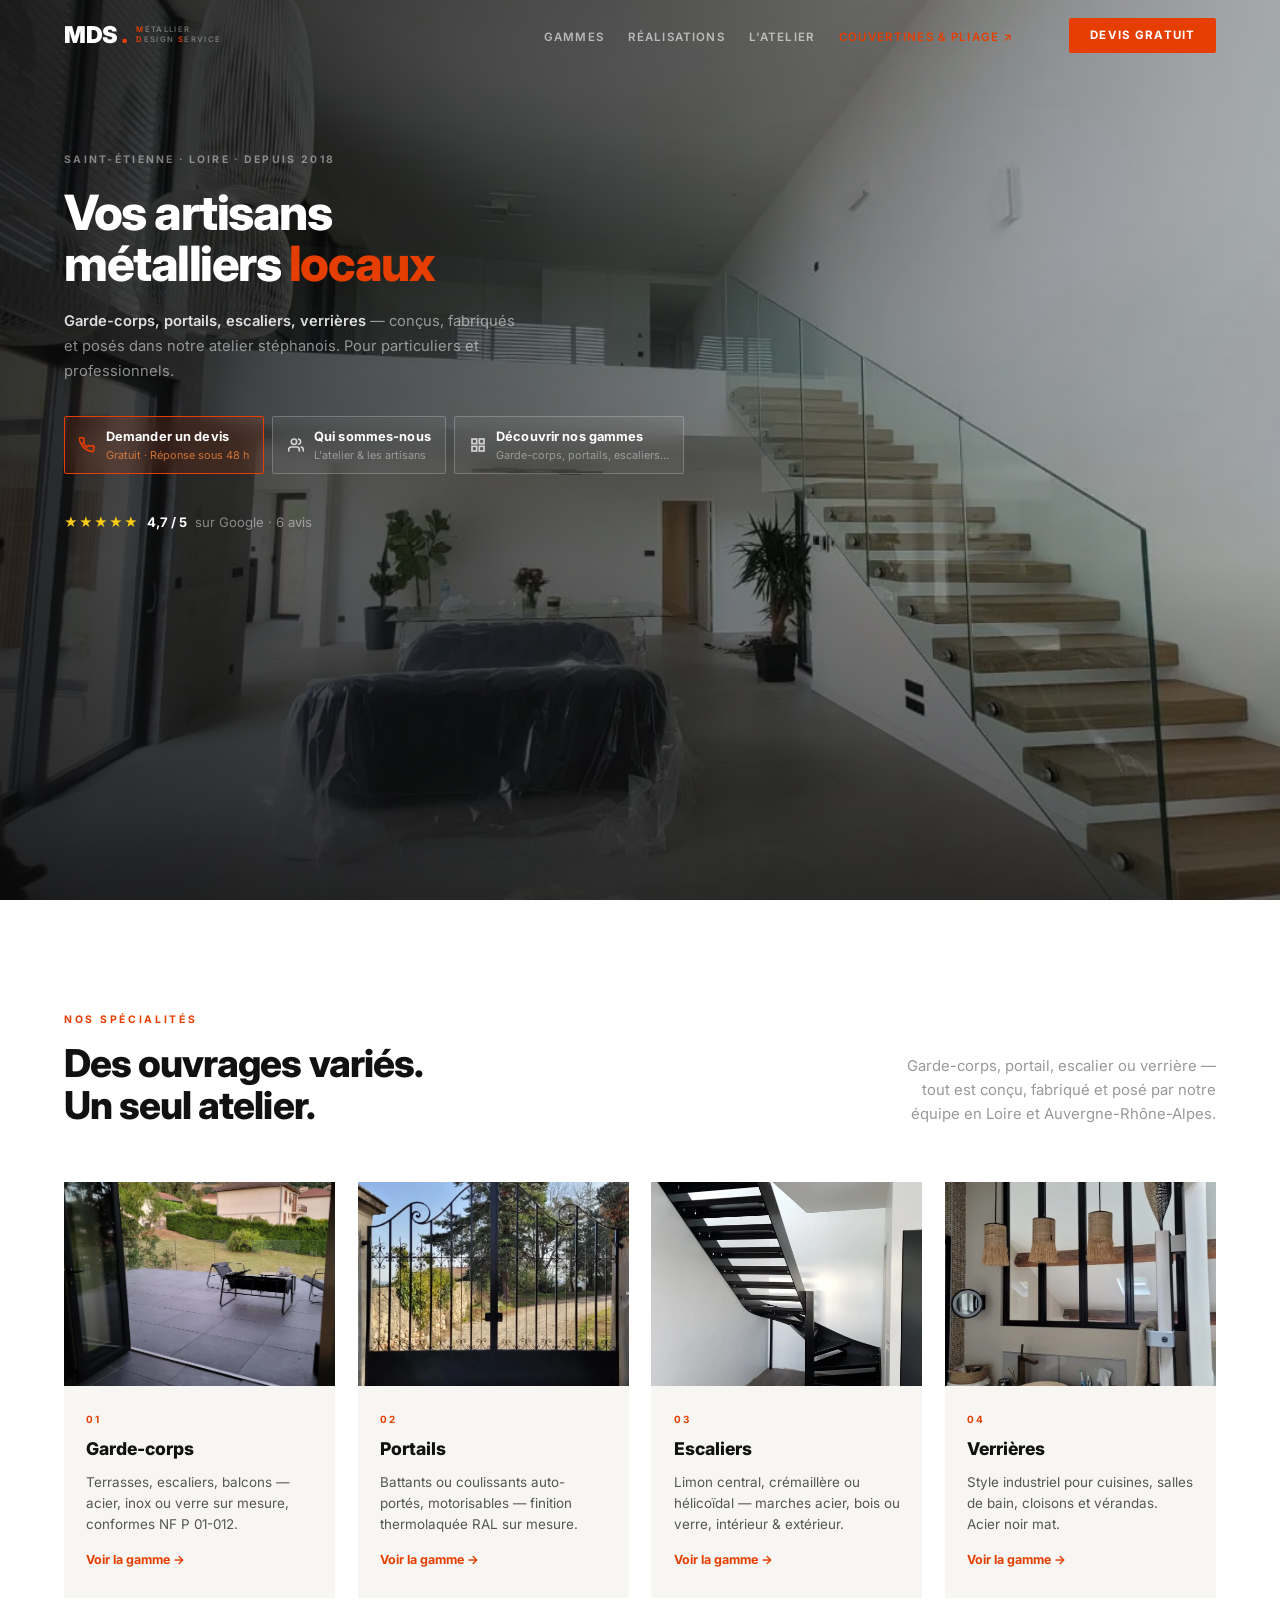
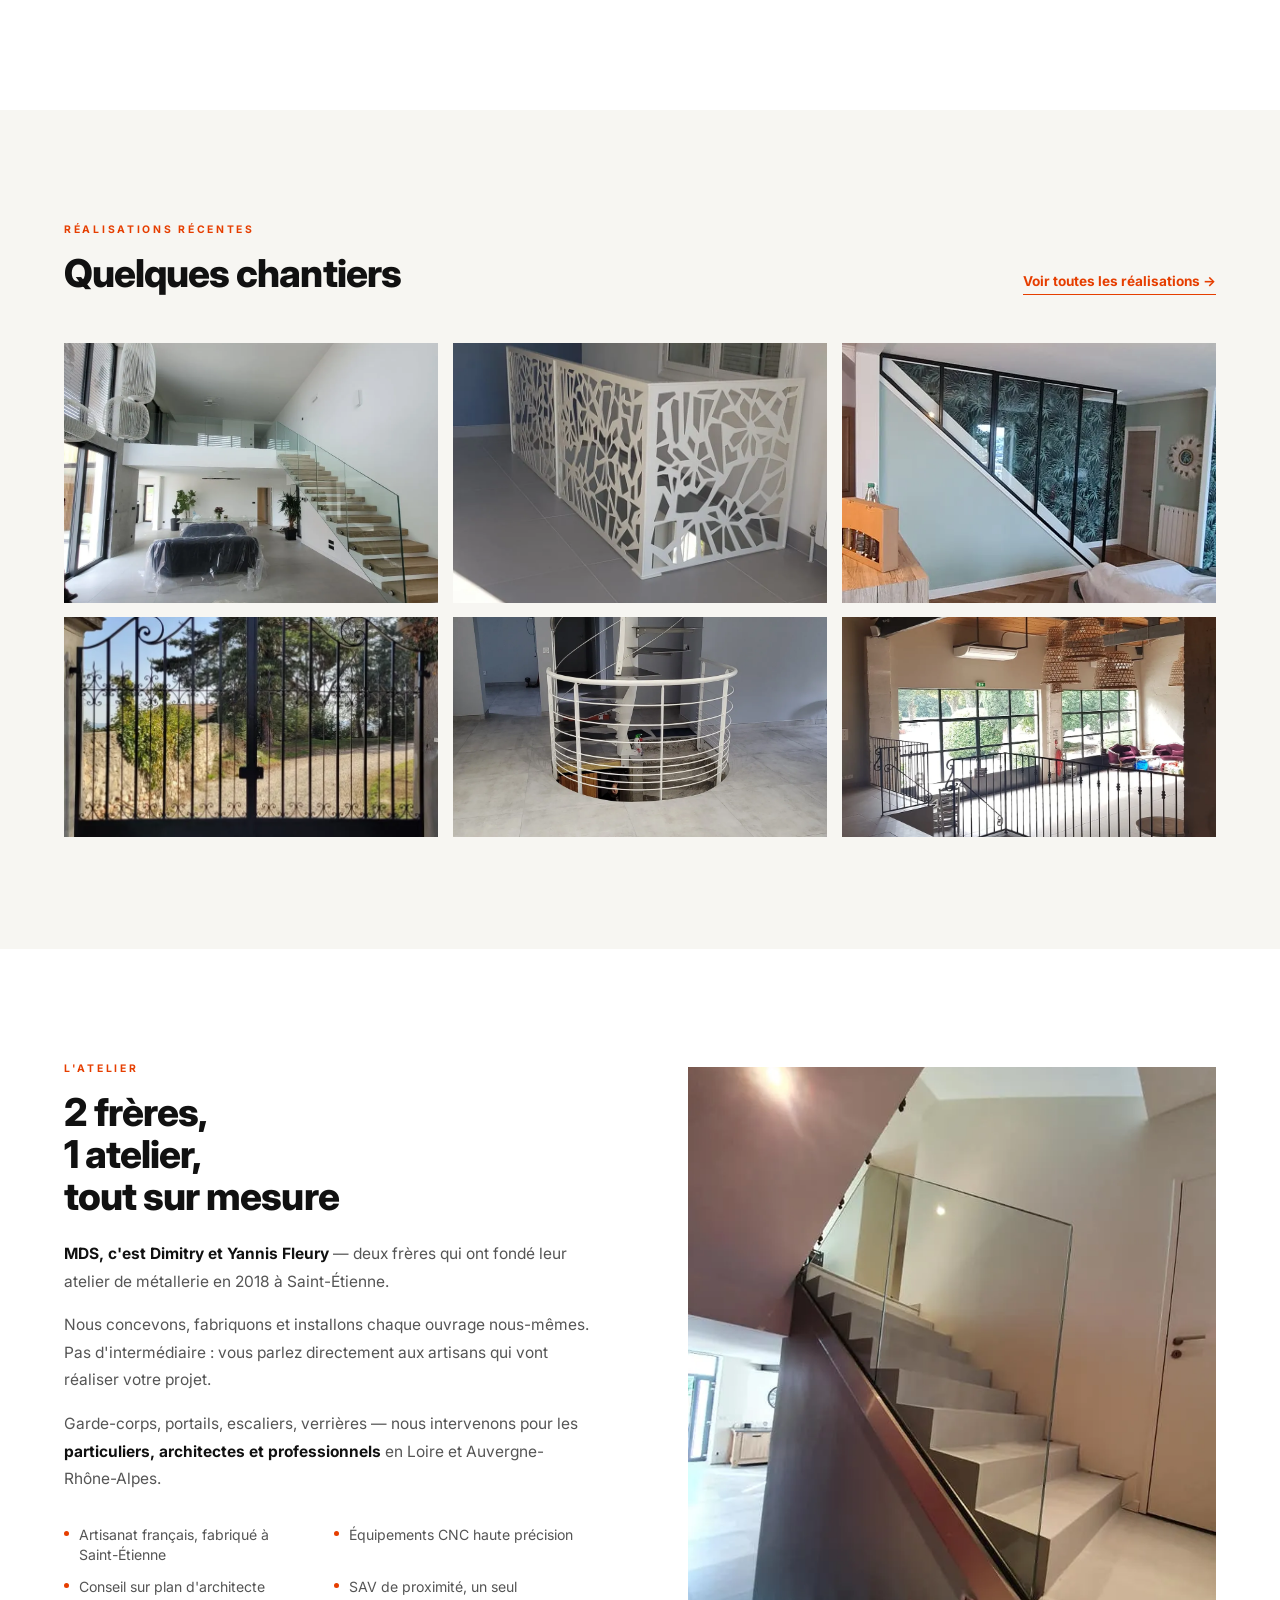
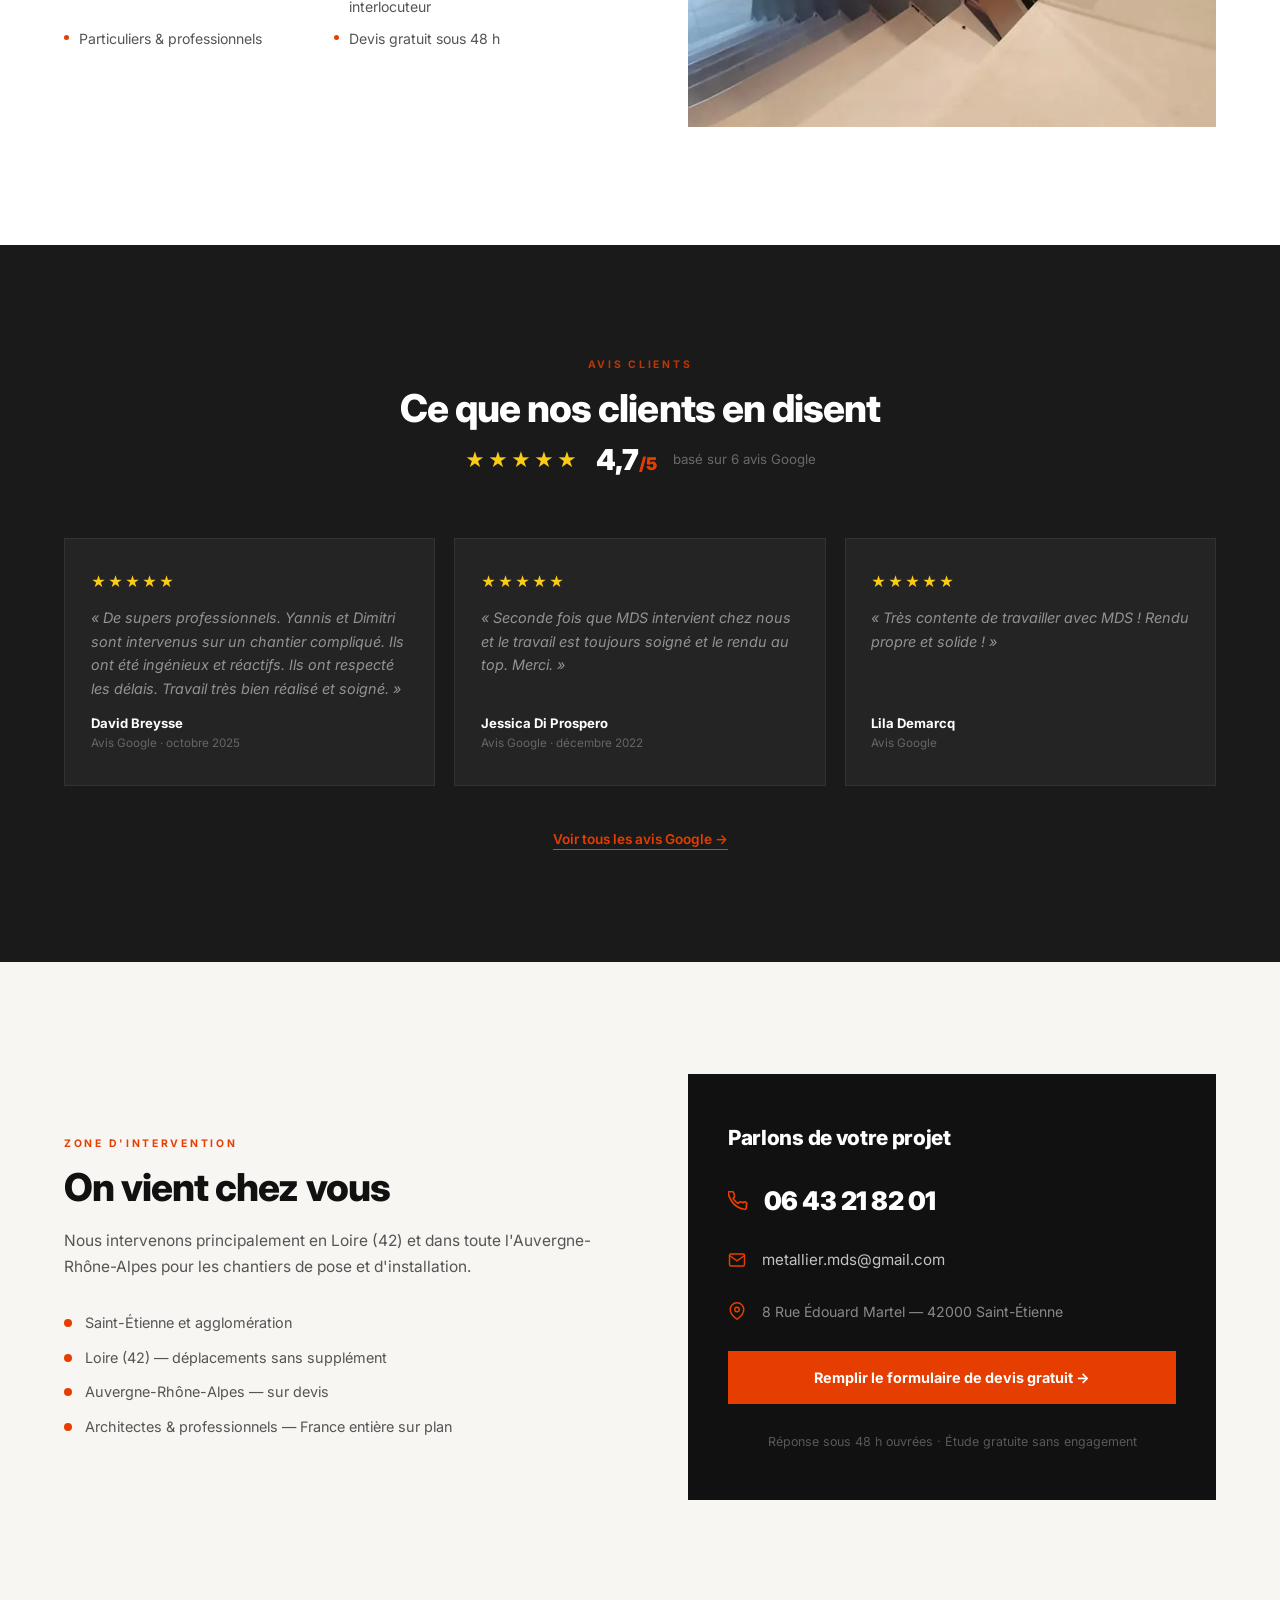
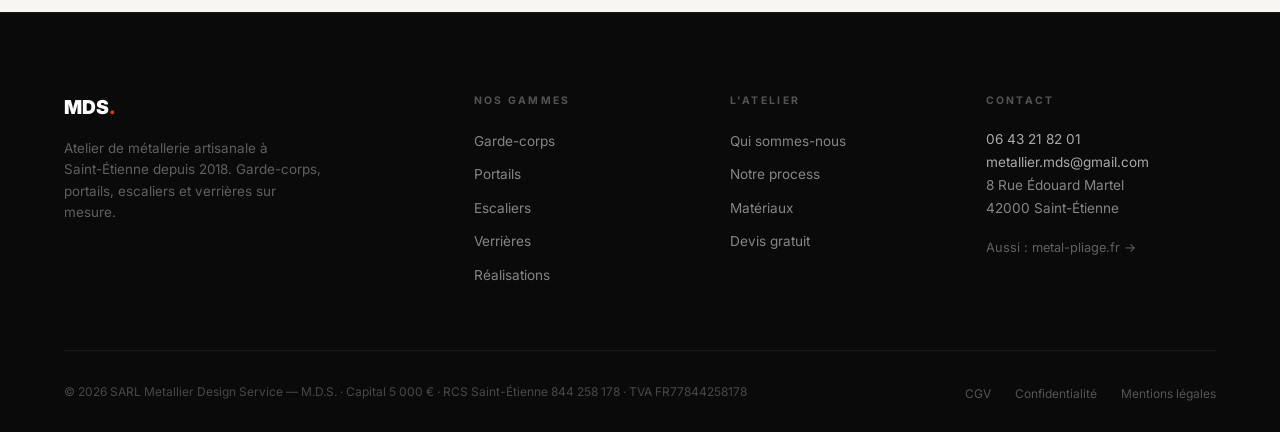
==== commit edc45306: "Nav : lien Couvertines & pliage vers metal-pliage.fr (haut + mobile) Ajoute le lien croise vers meta" ====
--- a/index.html
+++ b/index.html
@@ -5,6 +5,22 @@
   <meta name="viewport" content="width=device-width, initial-scale=1.0, viewport-fit=cover">
   <meta name="description" content="MDS — Métallier artisan à Saint-Étienne depuis 2018. Garde-corps, portails, escaliers et verrières sur mesure pour particuliers et professionnels en Loire et Auvergne-Rhône-Alpes.">
   <title>MDS — Métallier Design Service · Saint-Étienne</title>
+  <link rel="canonical" href="https://metallier-mds.fr/">
+  <link rel="icon" type="image/svg+xml" href="/favicon.svg">
+  <link rel="apple-touch-icon" sizes="180x180" href="/favicon.svg">
+  <meta name="theme-color" content="#1a1a1a">
+  <meta property="og:type" content="website">
+  <meta property="og:locale" content="fr_FR">
+  <meta property="og:title" content="MDS — Métallier Design Service · Saint-Étienne">
+  <meta property="og:description" content="Garde-corps, portails, escaliers et verrières sur mesure. Artisans métalliers à Saint-Étienne depuis 2018 — devis gratuit sous 48h.">
+  <meta property="og:url" content="https://metallier-mds.fr/">
+  <meta property="og:image" content="https://metallier-mds.fr/og-cover.svg">
+  <meta property="og:image:width" content="1200">
+  <meta property="og:image:height" content="630">
+  <meta name="twitter:card" content="summary_large_image">
+  <meta name="twitter:title" content="MDS — Métallier Design Service · Saint-Étienne">
+  <meta name="twitter:description" content="Garde-corps, portails, escaliers et verrières sur mesure. Artisans à Saint-Étienne depuis 2018.">
+  <meta name="twitter:image" content="https://metallier-mds.fr/og-cover.svg">
   <link rel="preconnect" href="https://fonts.googleapis.com">
   <link rel="preconnect" href="https://fonts.gstatic.com" crossorigin>
   <link href="https://fonts.googleapis.com/css2?family=Inter:wght@300;400;500;600;700;800;900&display=swap" rel="stylesheet">
@@ -570,6 +586,7 @@
       <li><a href="#gammes">Gammes</a></li>
       <li><a href="#realisations">Réalisations</a></li>
       <li><a href="#artisans">L'atelier</a></li>
+      <li><a href="https://metal-pliage.fr" target="_blank" rel="noopener" style="color:var(--accent);">Couvertines &amp; pliage&nbsp;↗</a></li>
     </ul>
     <a href="#contact" class="nav-cta">Devis gratuit</a>
     <button class="burger" id="burger" aria-label="Menu" aria-expanded="false">
@@ -583,6 +600,7 @@
   <a href="#gammes"      onclick="closeMobile()">Gammes</a>
   <a href="#realisations" onclick="closeMobile()">Réalisations</a>
   <a href="#artisans"    onclick="closeMobile()">L'atelier</a>
+  <a href="https://metal-pliage.fr" target="_blank" rel="noopener" style="color:var(--accent);">Couvertines &amp; pliage ↗</a>
   <a href="#contact"     class="mob-cta" onclick="closeMobile()">Devis gratuit</a>
 </div>
 
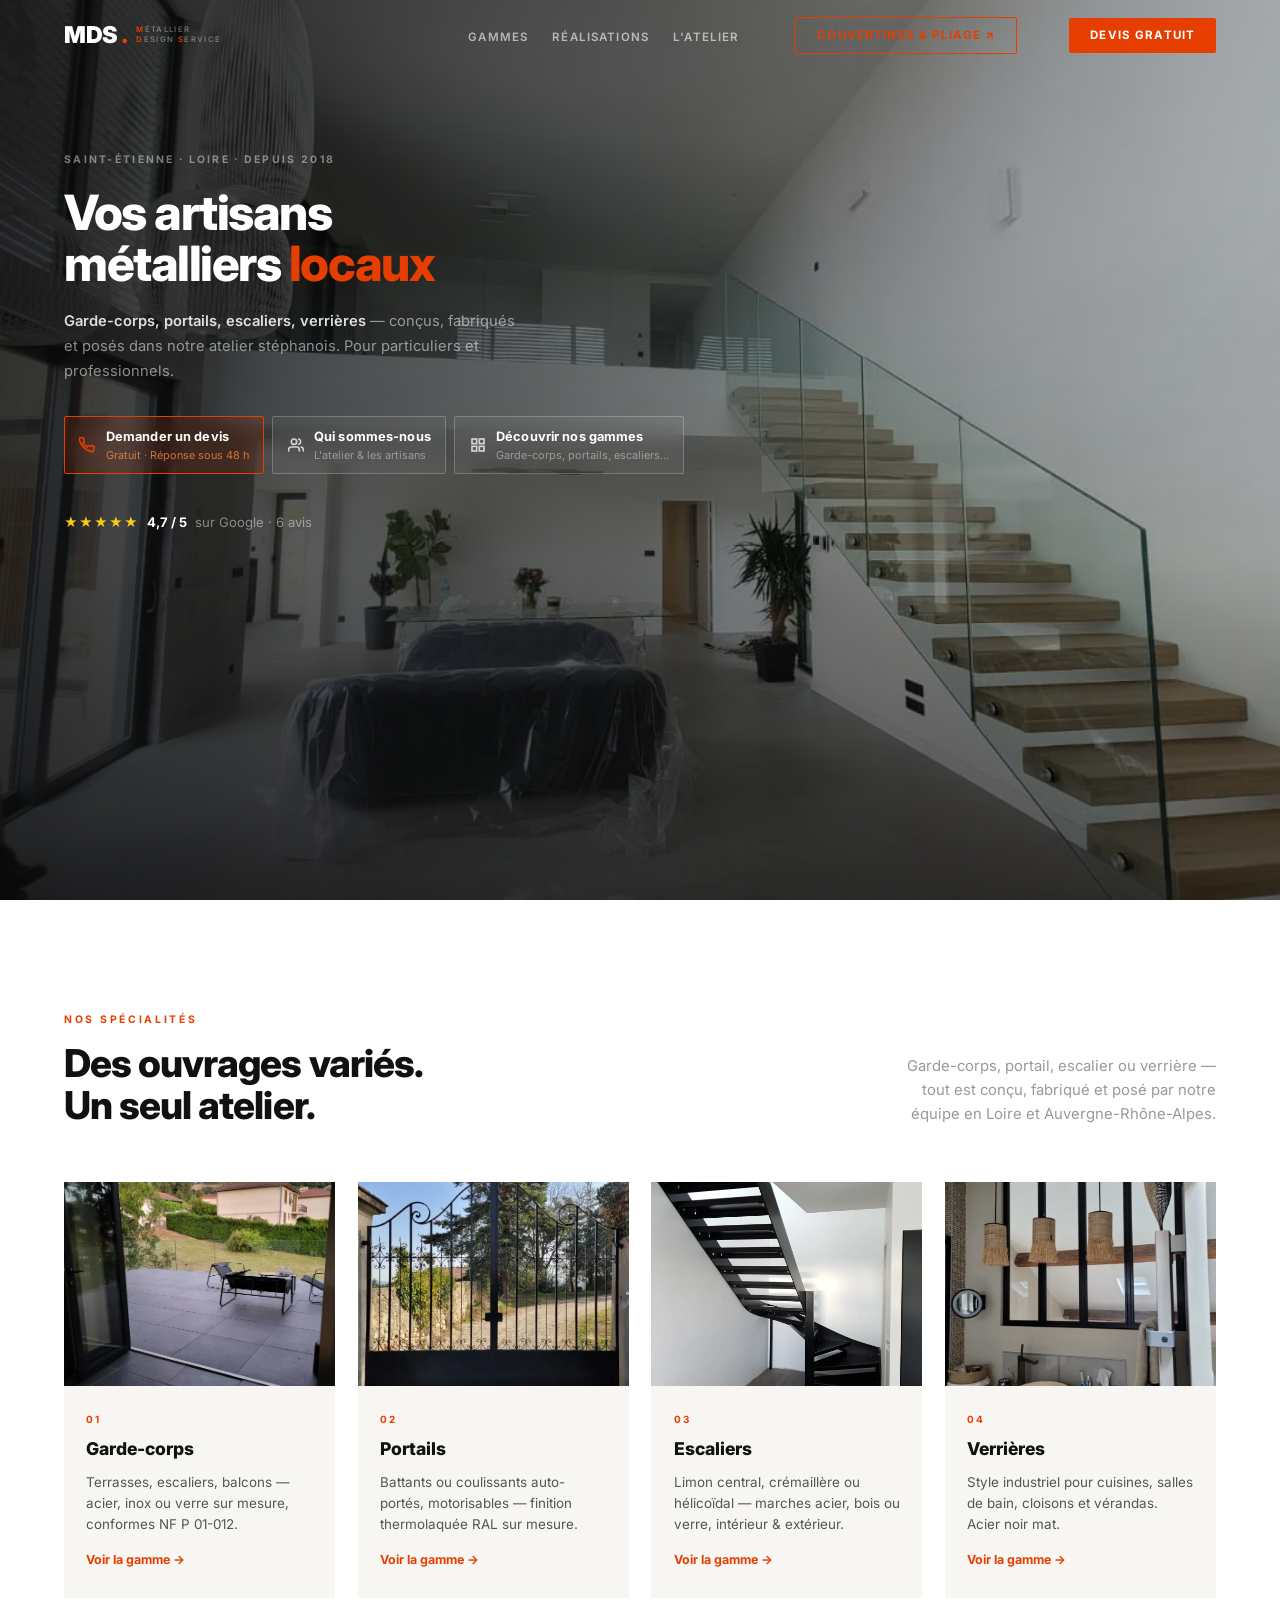
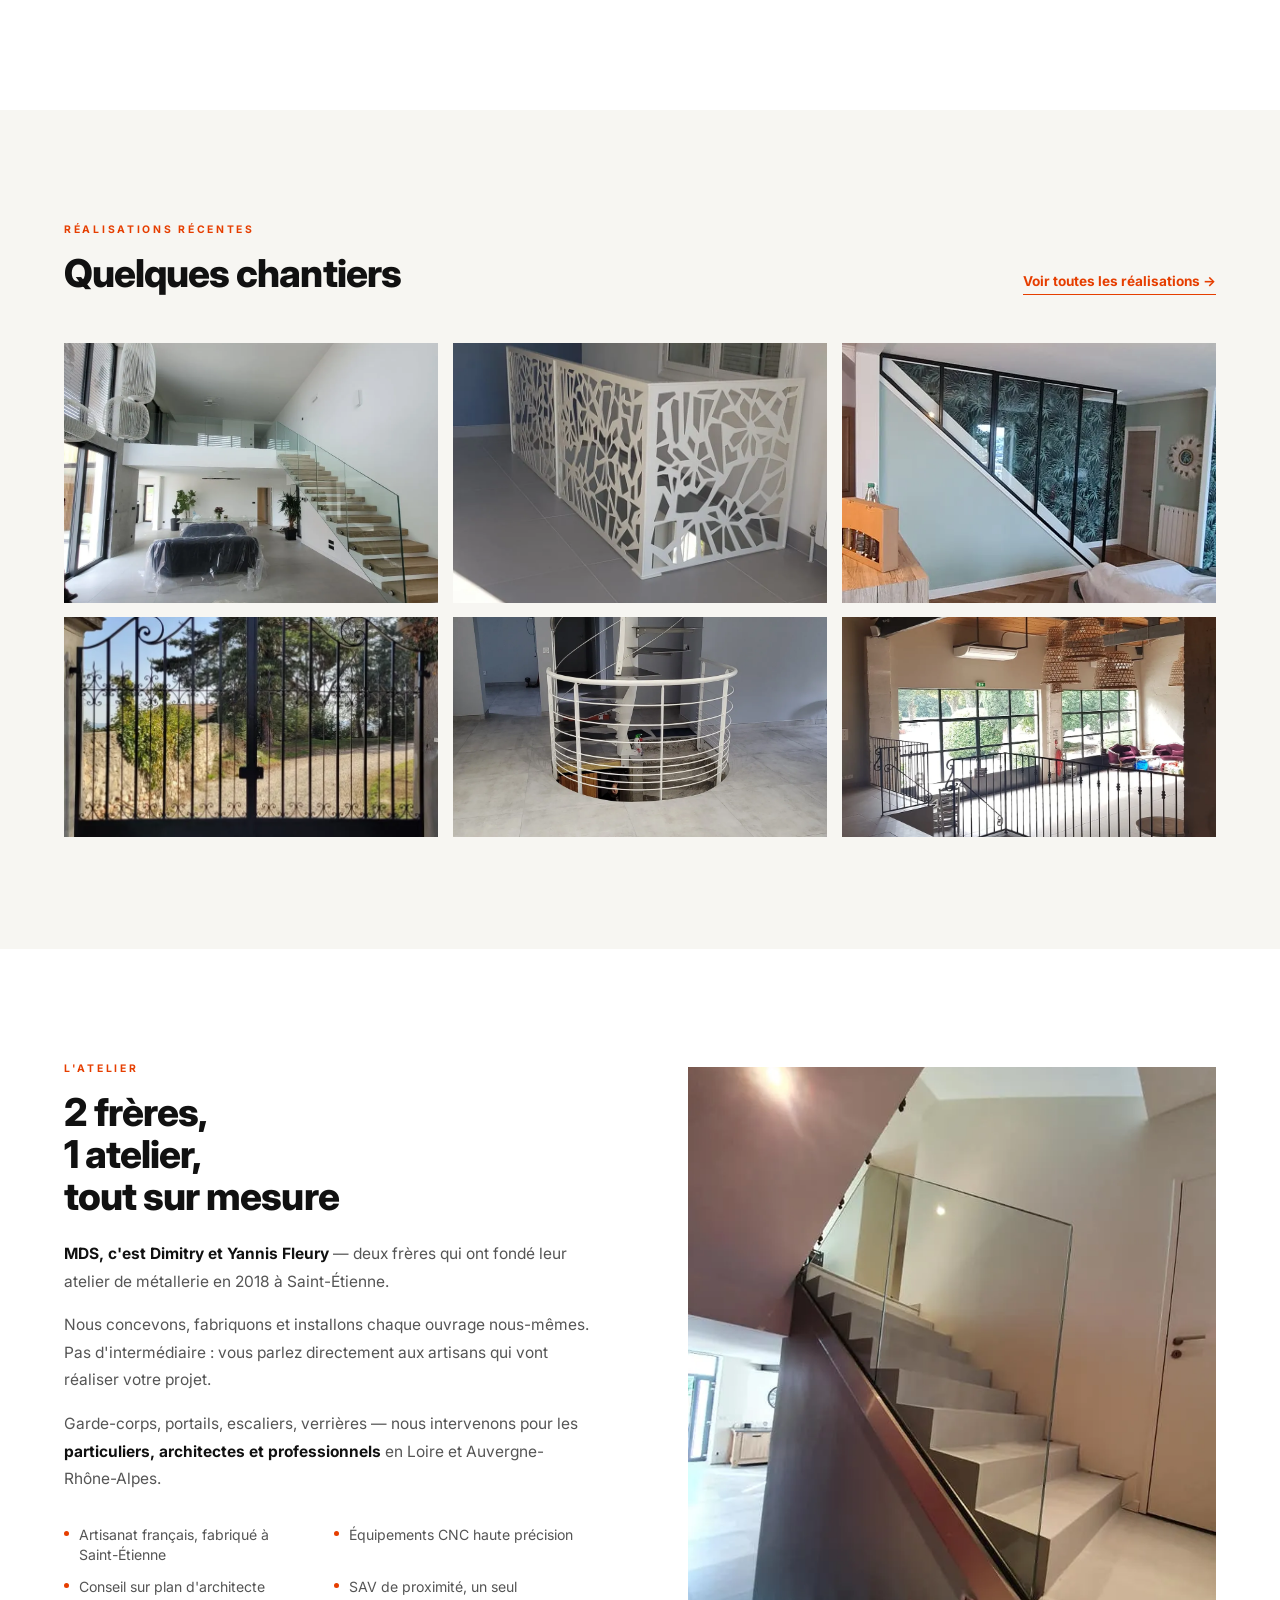
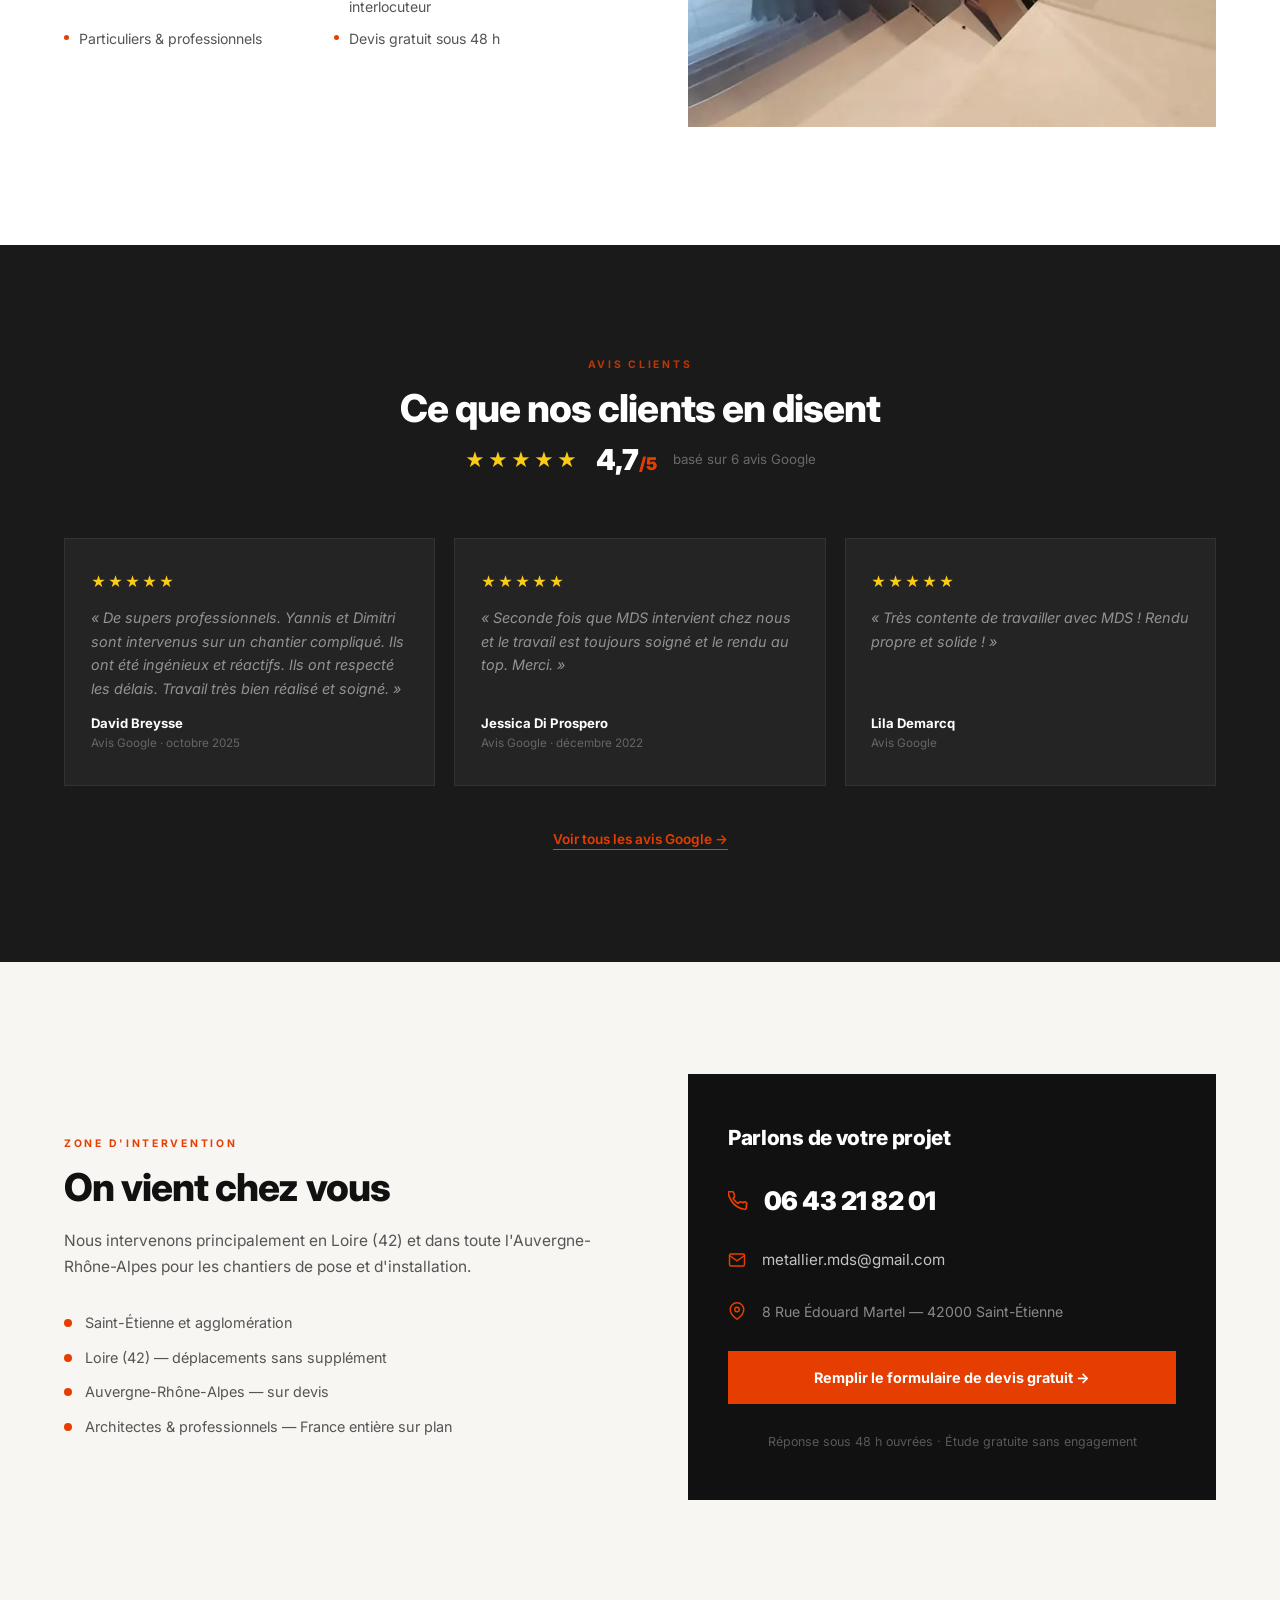
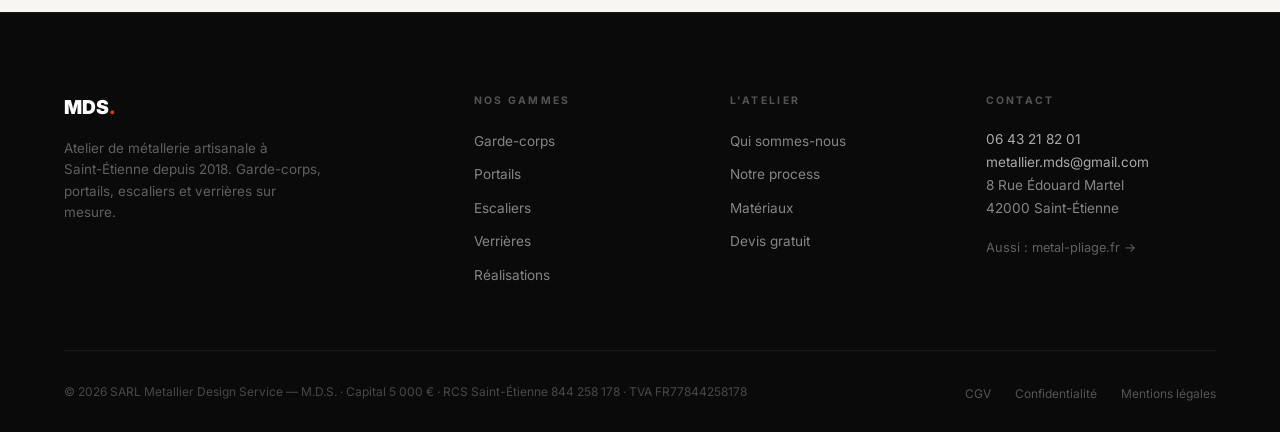
==== commit 59d162bd: "Nav : lien metal-pliage en bouton contour (comme metal-pliage.fr) Transforme le lien texte Couvertin" ====
--- a/index.html
+++ b/index.html
@@ -586,8 +586,8 @@
       <li><a href="#gammes">Gammes</a></li>
       <li><a href="#realisations">Réalisations</a></li>
       <li><a href="#artisans">L'atelier</a></li>
-      <li><a href="https://metal-pliage.fr" target="_blank" rel="noopener" style="color:var(--accent);">Couvertines &amp; pliage&nbsp;↗</a></li>
     </ul>
+    <a href="https://metal-pliage.fr" target="_blank" rel="noopener" class="nav-cta" style="margin-right:.5rem;border:1px solid var(--accent);color:var(--accent);background:transparent;">Couvertines &amp; pliage&nbsp;↗</a>
     <a href="#contact" class="nav-cta">Devis gratuit</a>
     <button class="burger" id="burger" aria-label="Menu" aria-expanded="false">
       <span></span><span></span><span></span>
@@ -600,7 +600,7 @@
   <a href="#gammes"      onclick="closeMobile()">Gammes</a>
   <a href="#realisations" onclick="closeMobile()">Réalisations</a>
   <a href="#artisans"    onclick="closeMobile()">L'atelier</a>
-  <a href="https://metal-pliage.fr" target="_blank" rel="noopener" style="color:var(--accent);">Couvertines &amp; pliage ↗</a>
+  <a href="https://metal-pliage.fr" target="_blank" rel="noopener" style="color:var(--accent);border:1px solid var(--accent);padding:.6rem 1.6rem;border-radius:2px;">Couvertines &amp; pliage ↗</a>
   <a href="#contact"     class="mob-cta" onclick="closeMobile()">Devis gratuit</a>
 </div>
 
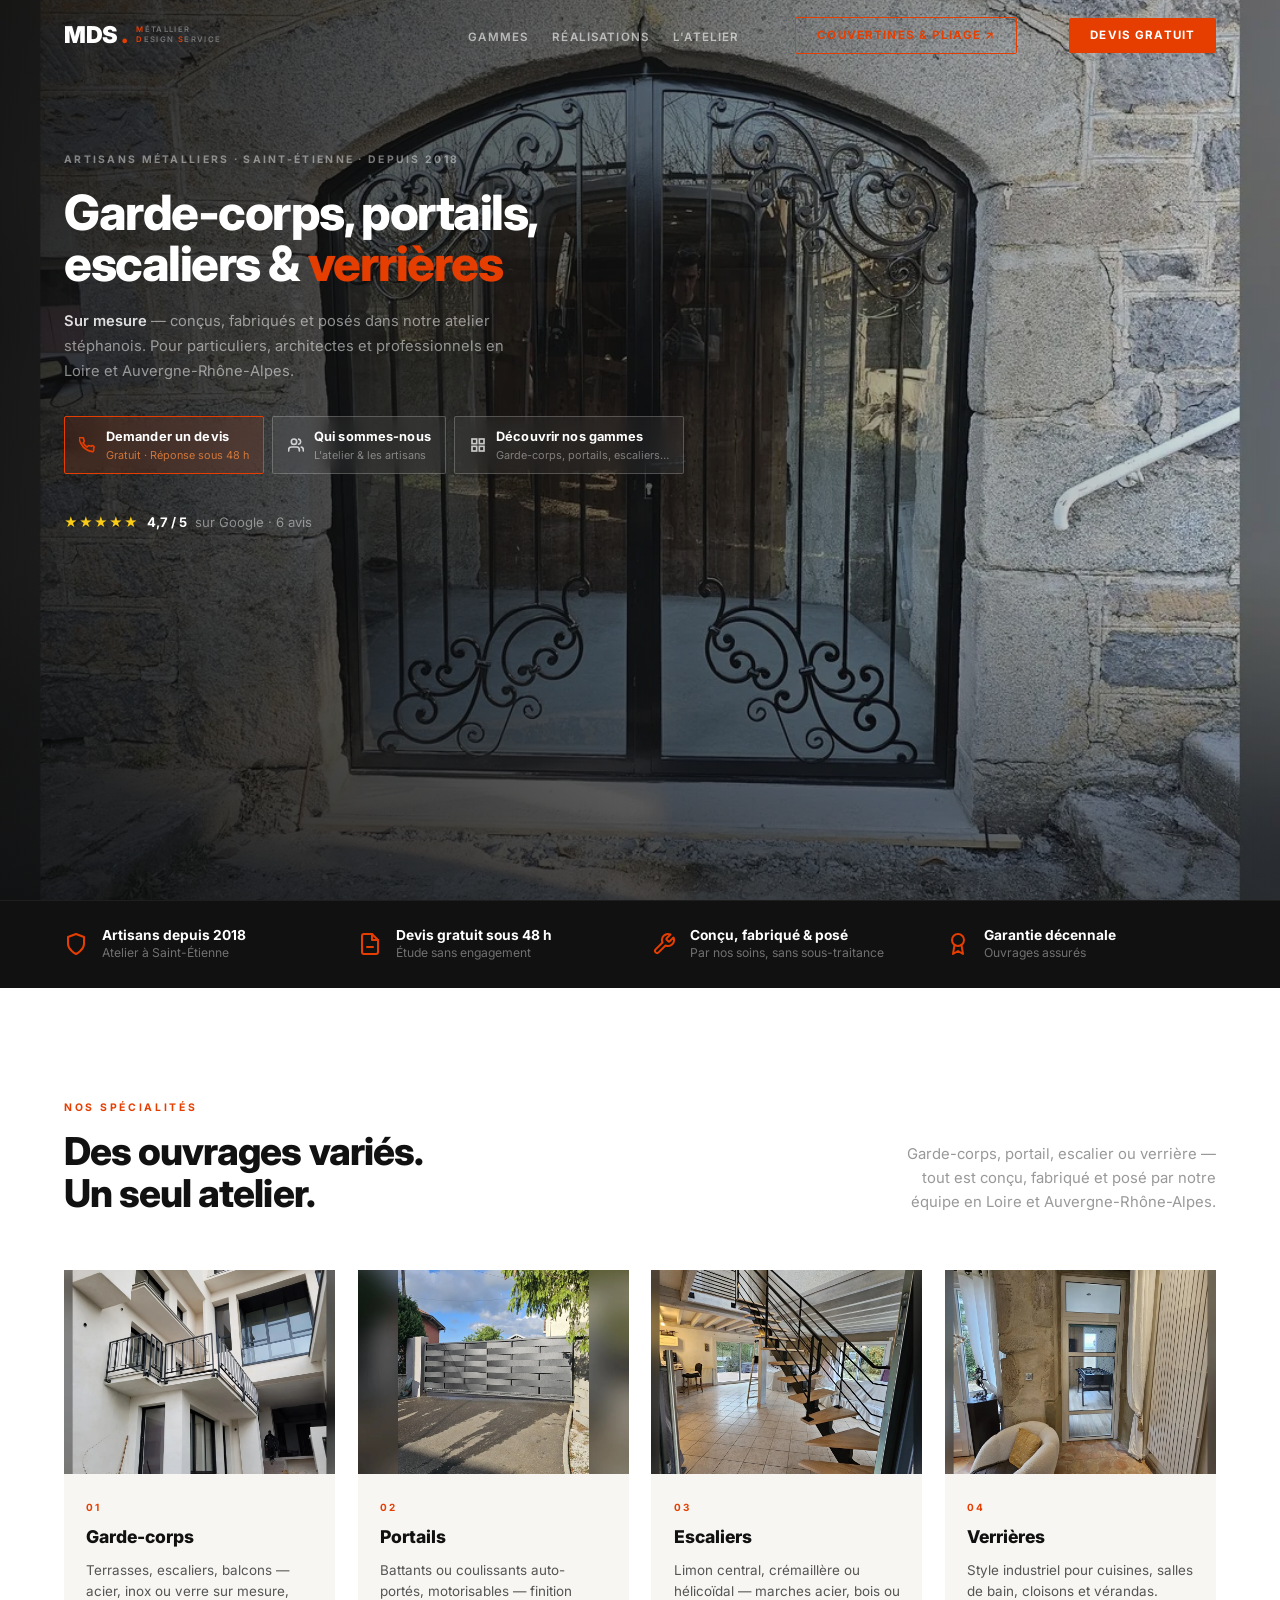
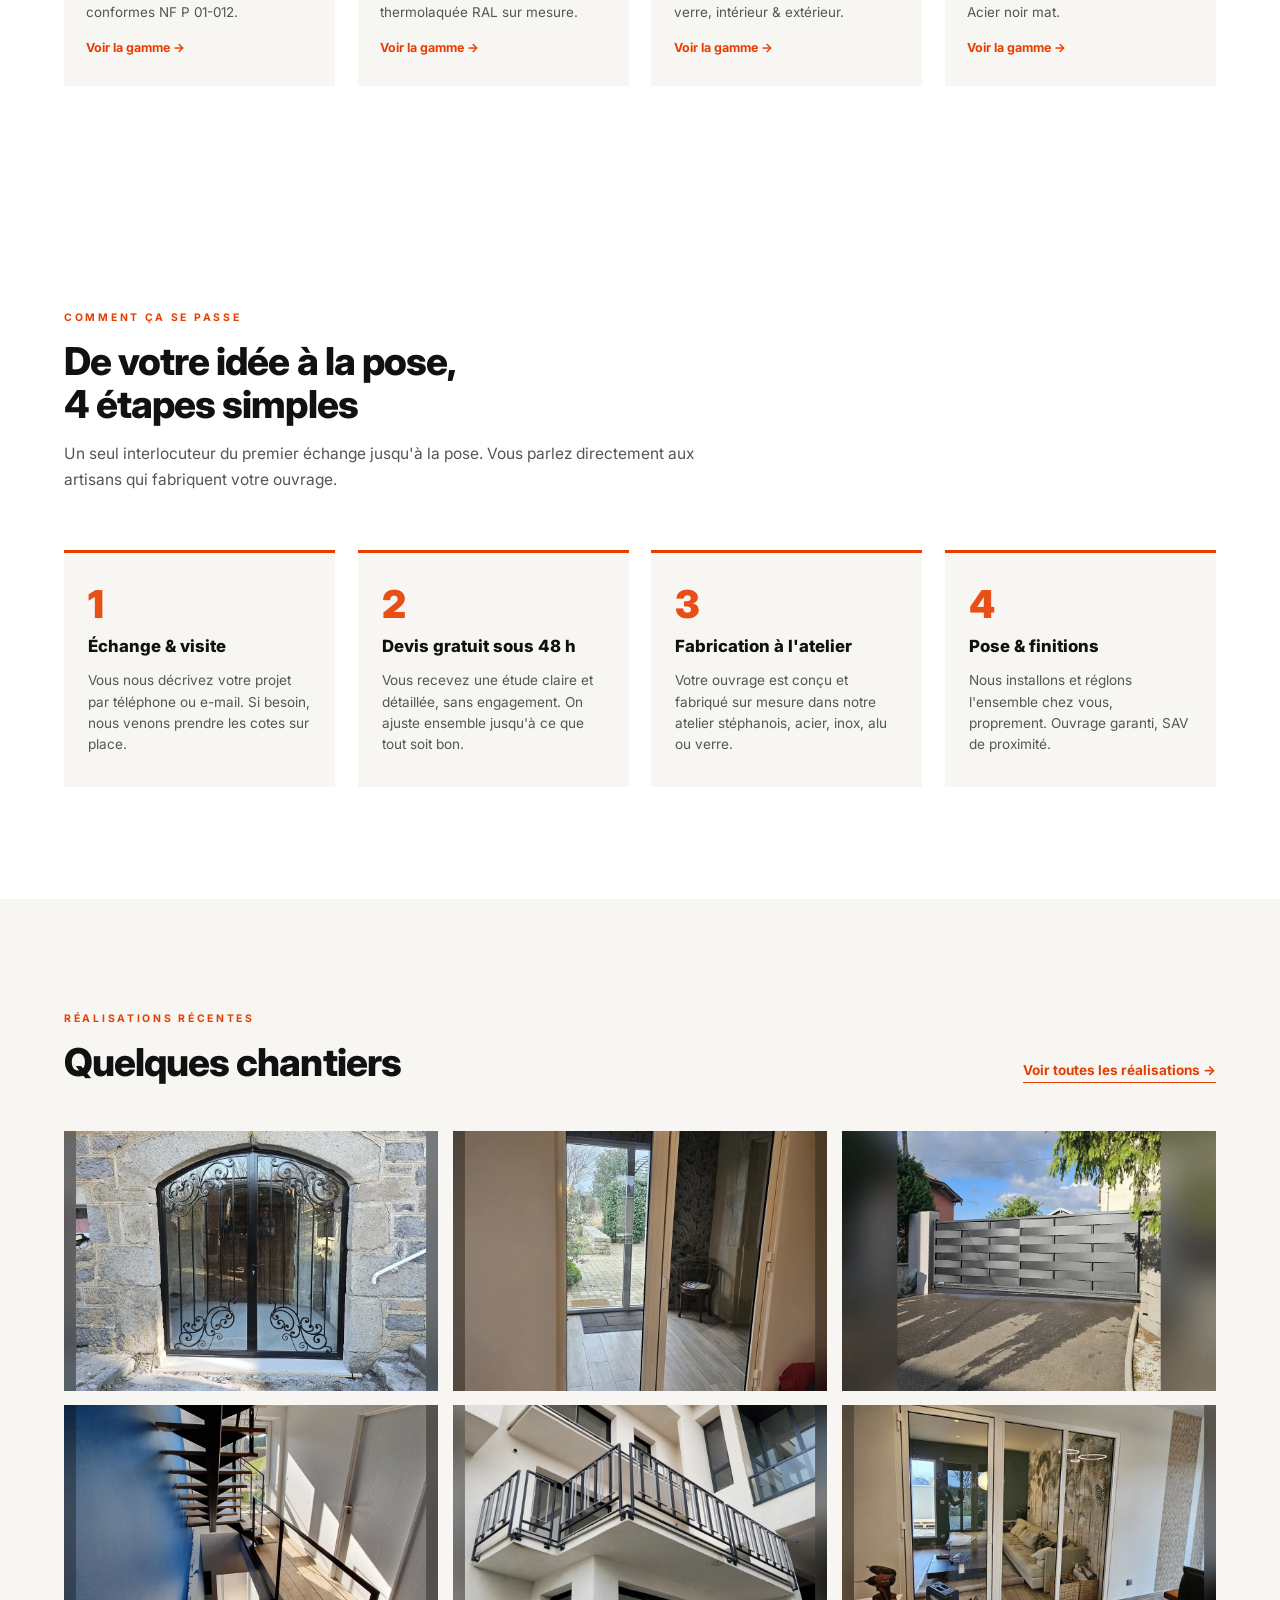
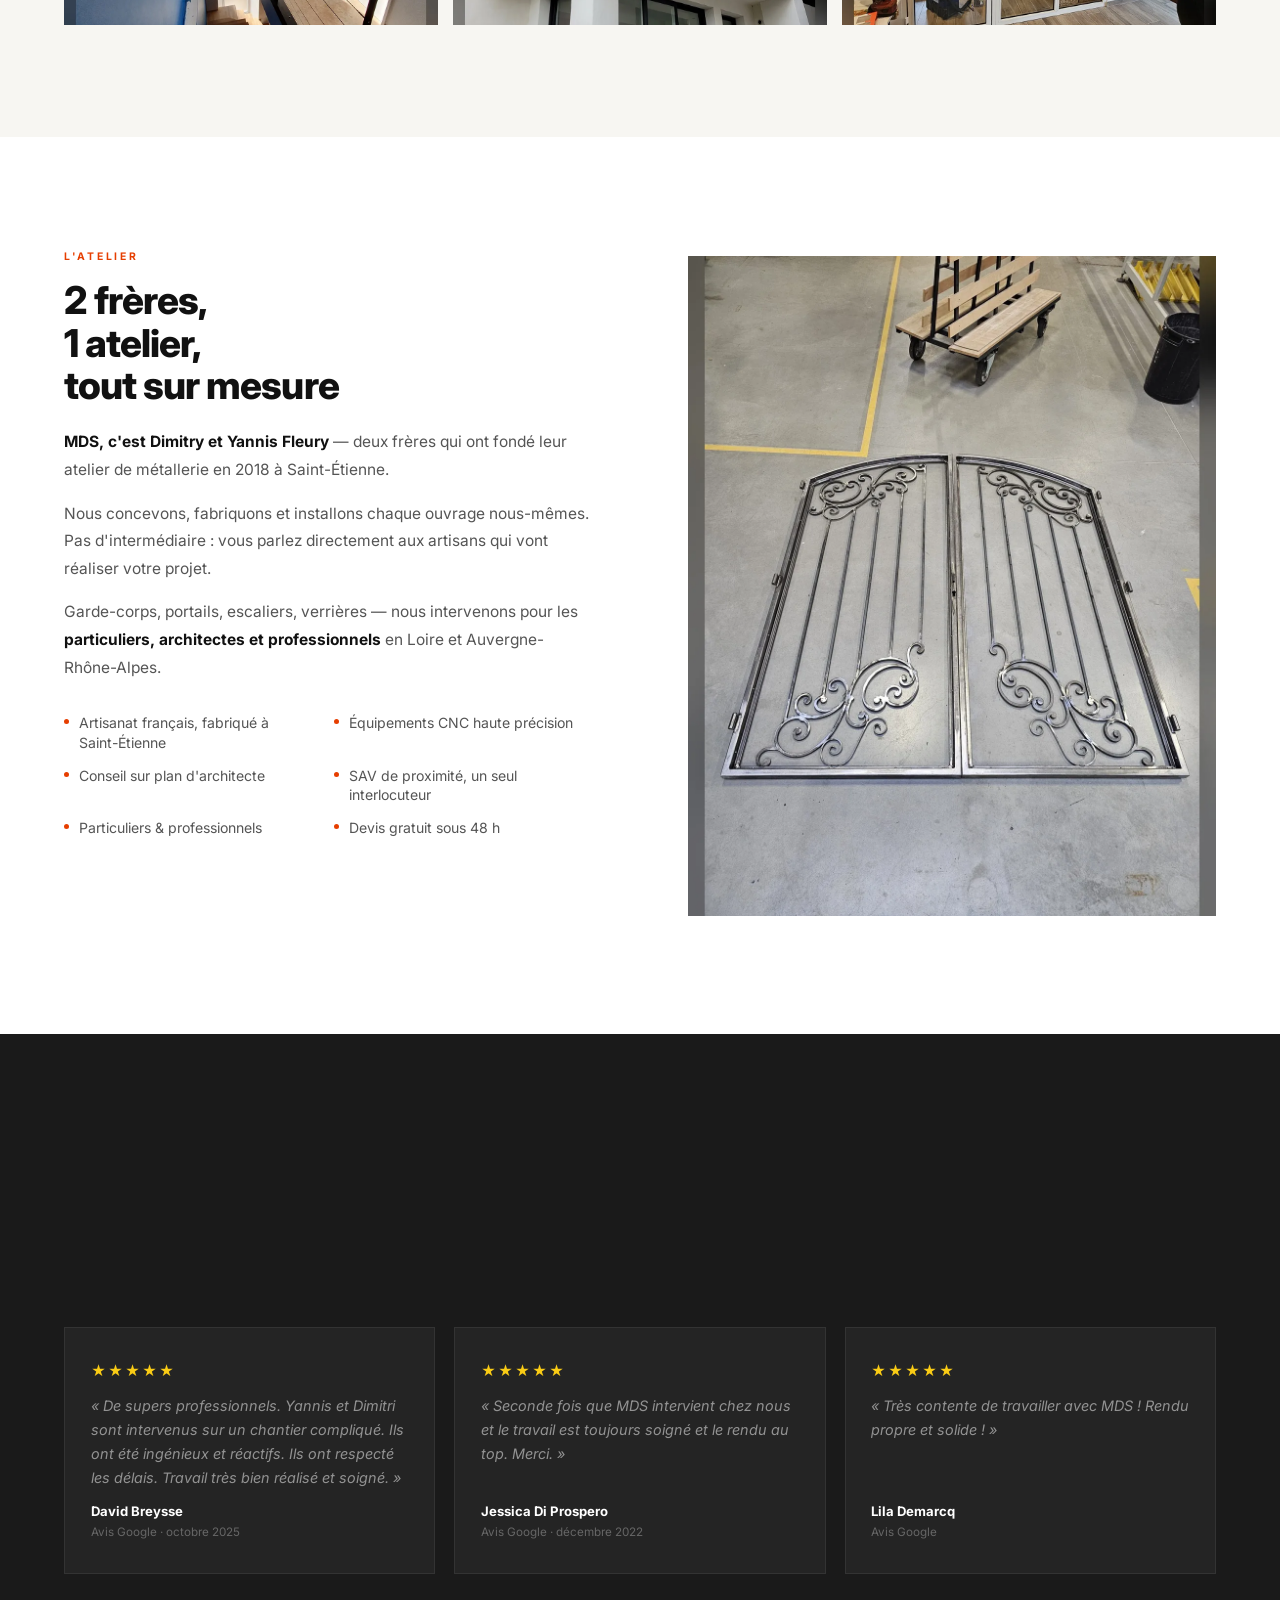
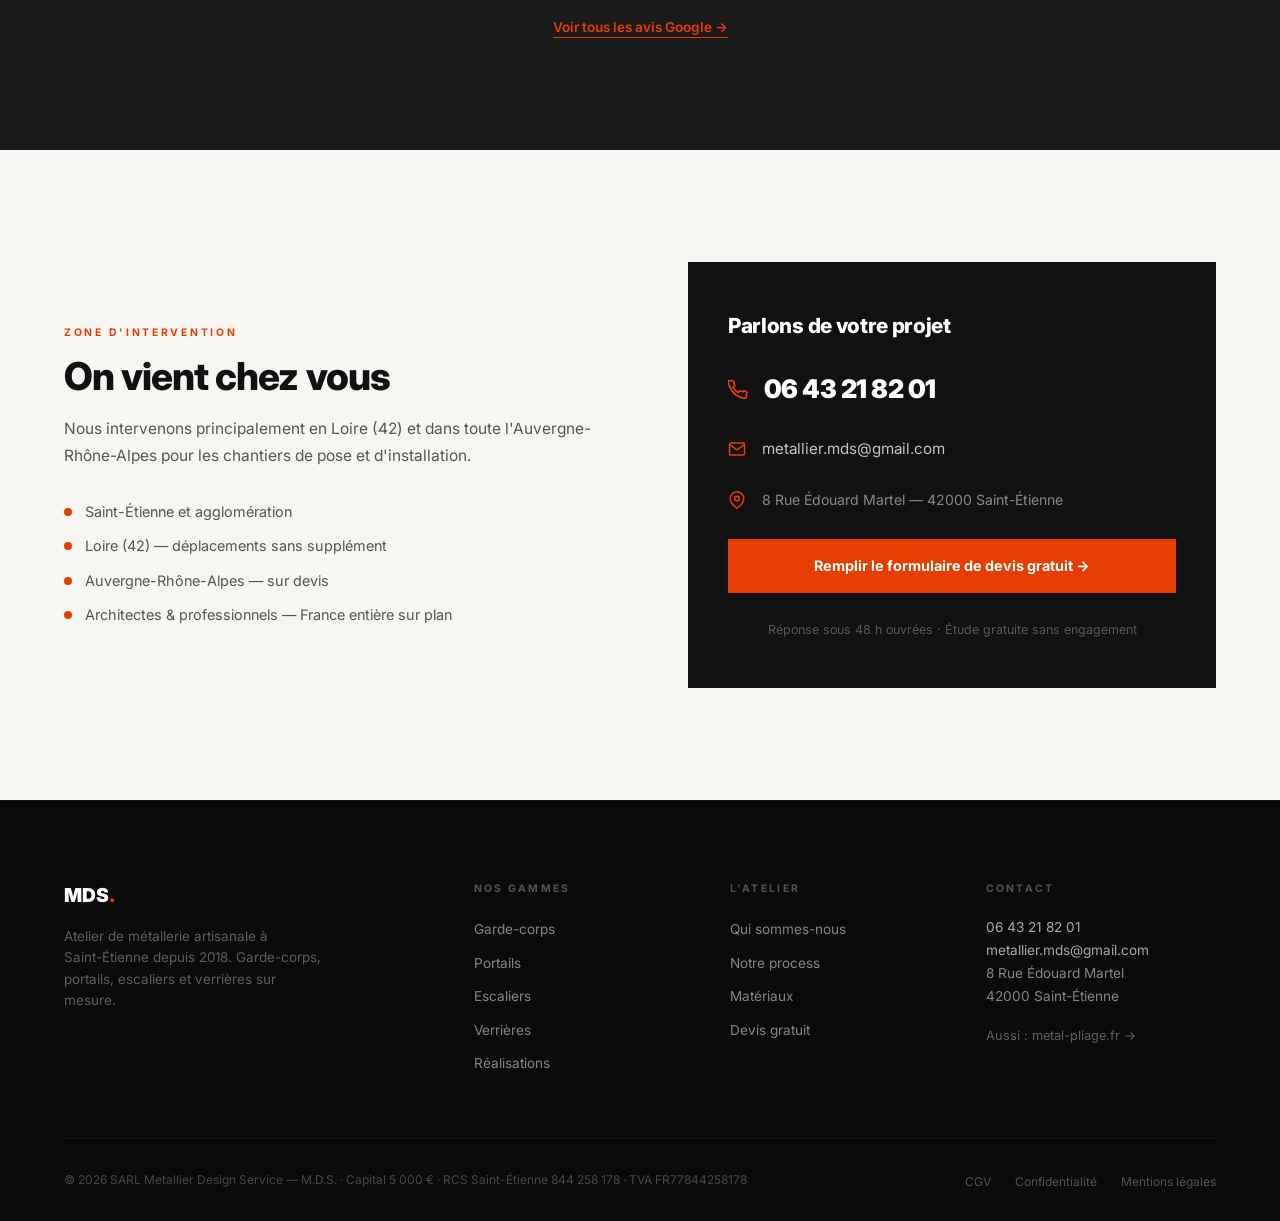
==== commit 5ed6a0ac: "Refonte site : vraies photos de chantier, tunnel de devis unifié, réassurance - Remplacement des vis" ====
--- a/index.html
+++ b/index.html
@@ -14,13 +14,13 @@
   <meta property="og:title" content="MDS — Métallier Design Service · Saint-Étienne">
   <meta property="og:description" content="Garde-corps, portails, escaliers et verrières sur mesure. Artisans métalliers à Saint-Étienne depuis 2018 — devis gratuit sous 48h.">
   <meta property="og:url" content="https://metallier-mds.fr/">
-  <meta property="og:image" content="https://metallier-mds.fr/og-cover.svg">
+  <meta property="og:image" content="https://metallier-mds.fr/og-cover.jpg">
   <meta property="og:image:width" content="1200">
   <meta property="og:image:height" content="630">
   <meta name="twitter:card" content="summary_large_image">
   <meta name="twitter:title" content="MDS — Métallier Design Service · Saint-Étienne">
   <meta name="twitter:description" content="Garde-corps, portails, escaliers et verrières sur mesure. Artisans à Saint-Étienne depuis 2018.">
-  <meta name="twitter:image" content="https://metallier-mds.fr/og-cover.svg">
+  <meta name="twitter:image" content="https://metallier-mds.fr/og-cover.jpg">
   <link rel="preconnect" href="https://fonts.googleapis.com">
   <link rel="preconnect" href="https://fonts.gstatic.com" crossorigin>
   <link href="https://fonts.googleapis.com/css2?family=Inter:wght@300;400;500;600;700;800;900&display=swap" rel="stylesheet">
@@ -539,10 +539,47 @@
 
 
   /* ═══════════════════════════════════════════
+     BANDEAU RÉASSURANCE — sous le hero
+  ═══════════════════════════════════════════ */
+  .trust-strip { background: var(--noir); border-top: 1px solid rgba(255,255,255,.06); }
+  .trust-grid {
+    max-width: var(--max); margin: 0 auto; padding: 1.6rem var(--pad);
+    display: grid; grid-template-columns: repeat(4,1fr); gap: 1.5rem;
+  }
+  .trust-item {
+    display: flex; align-items: center; gap: .85rem;
+    color: rgba(255,255,255,.75); font-size: .86rem; line-height: 1.3;
+  }
+  .trust-item svg { color: var(--accent); flex-shrink: 0; }
+  .trust-item strong { color: #fff; font-weight: 700; display: block; }
+  .trust-item span { color: rgba(255,255,255,.4); font-size: .76rem; }
+
+  /* ═══════════════════════════════════════════
+     PROCESS — Comment ça se passe (4 étapes)
+  ═══════════════════════════════════════════ */
+  .process { background: var(--white); padding: 7rem 0; }
+  .process-head { margin-bottom: 3.5rem; max-width: 640px; }
+  .process-head p { font-size: .97rem; color: var(--texte2); line-height: 1.7; margin-top: 1rem; }
+  .process-grid { display: grid; grid-template-columns: repeat(4,1fr); gap: 1.4rem; }
+  .step {
+    position: relative; padding: 2rem 1.5rem;
+    background: var(--cream); border-top: 3px solid var(--accent);
+    display: flex; flex-direction: column; gap: .7rem;
+  }
+  .step-num {
+    font-size: 2.4rem; font-weight: 900; color: var(--accent);
+    line-height: 1; letter-spacing: -.03em; opacity: .9;
+  }
+  .step h3 { font-size: 1.05rem; font-weight: 800; color: var(--noir); }
+  .step p { font-size: .85rem; color: var(--texte2); line-height: 1.55; }
+
+  /* ═══════════════════════════════════════════
      RESPONSIVE
   ═══════════════════════════════════════════ */
   @media(max-width:1100px){
     .gammes-grid { grid-template-columns: repeat(2,1fr); }
+    .process-grid { grid-template-columns: repeat(2,1fr); }
+    .trust-grid { grid-template-columns: repeat(2,1fr); }
     .footer-grid { grid-template-columns: 1fr 1fr; gap: 2.5rem; }
   }
   @media(max-width:900px){
@@ -561,6 +598,8 @@
   }
   @media(max-width:600px){
     .gammes-grid { grid-template-columns: 1fr; }
+    .process-grid { grid-template-columns: 1fr; }
+    .trust-grid { grid-template-columns: 1fr; gap: 1.1rem; padding-top: 1.4rem; padding-bottom: 1.4rem; }
     .reals-grid { grid-template-columns: 1fr; }
     .artisans-valeurs { grid-template-columns: 1fr; }
     .footer-grid { grid-template-columns: 1fr; gap: 2rem; }
@@ -578,7 +617,7 @@
 <!-- ═══════ NAVIGATION ═══════ -->
 <nav class="nav" id="nav">
   <div class="nav-wrap">
-    <a href="#" class="logo">
+    <a href="/" class="logo">
       MDS<span class="logo-accent">.</span>
       <span class="logo-tagline"><span><em>M</em>étallier</span><span><em>D</em>esign <em>S</em>ervice</span></span>
     </a>
@@ -588,7 +627,7 @@
       <li><a href="#artisans">L'atelier</a></li>
     </ul>
     <a href="https://metal-pliage.fr" target="_blank" rel="noopener" class="nav-cta" style="margin-right:.5rem;border:1px solid var(--accent);color:var(--accent);background:transparent;">Couvertines &amp; pliage&nbsp;↗</a>
-    <a href="#contact" class="nav-cta">Devis gratuit</a>
+    <a href="devis.html" class="nav-cta">Devis gratuit</a>
     <button class="burger" id="burger" aria-label="Menu" aria-expanded="false">
       <span></span><span></span><span></span>
     </button>
@@ -601,27 +640,27 @@
   <a href="#realisations" onclick="closeMobile()">Réalisations</a>
   <a href="#artisans"    onclick="closeMobile()">L'atelier</a>
   <a href="https://metal-pliage.fr" target="_blank" rel="noopener" style="color:var(--accent);border:1px solid var(--accent);padding:.6rem 1.6rem;border-radius:2px;">Couvertines &amp; pliage ↗</a>
-  <a href="#contact"     class="mob-cta" onclick="closeMobile()">Devis gratuit</a>
+  <a href="devis.html"  class="mob-cta" onclick="closeMobile()">Devis gratuit</a>
 </div>
 
 <!-- ═══════ HERO V1 — photo plein écran ═══════ -->
 <section class="hero">
   <div class="hero-photo">
-    <img src="assets/photos-chantiers/escalier-suspendu-bois-verre.webp"
-         alt="Escalier sur mesure réalisé par MDS Saint-Étienne" loading="eager" fetchpriority="high">
+    <img src="assets/photos-reelles/porte-fer-forge-pierre.webp"
+         alt="Porte vitrée en fer forgé sur mesure posée par MDS sur une bâtisse en pierre — Loire" loading="eager" fetchpriority="high">
   </div>
   <div class="hero-overlay"></div>
 
   <div class="hero-wrap">
-    <span class="hero-eyebrow">Saint-Étienne · Loire · Depuis 2018</span>
-    <h1>Vos artisans<br>métalliers <em>locaux</em></h1>
+    <span class="hero-eyebrow">Artisans métalliers · Saint-Étienne · Depuis 2018</span>
+    <h1>Garde-corps, portails,<br>escaliers &amp; <em>verrières</em></h1>
     <p class="hero-desc">
-      <strong>Garde-corps, portails, escaliers, verrières</strong> — conçus, fabriqués et posés dans notre atelier stéphanois. Pour particuliers et professionnels.
+      <strong>Sur mesure</strong> — conçus, fabriqués et posés dans notre atelier stéphanois. Pour particuliers, architectes et professionnels en Loire et Auvergne-Rhône-Alpes.
     </p>
 
     <div class="hero-nav-client">
 
-      <a href="#contact" class="hnc-btn hnc-primary">
+      <a href="devis.html" class="hnc-btn hnc-primary">
         <span class="hnc-icon">
           <svg width="16" height="16" viewBox="0 0 24 24" fill="none" stroke="currentColor" stroke-width="2.5" stroke-linecap="round"><path d="M22 16.92v3a2 2 0 01-2.18 2 19.79 19.79 0 01-8.63-3.07A19.5 19.5 0 013.07 9.81a19.79 19.79 0 01-3.07-8.67A2 2 0 012 .93h3a2 2 0 012 1.72c.127.96.361 1.903.7 2.81a2 2 0 01-.45 2.11L6.09 8.91a16 16 0 006 6l1.27-1.27a2 2 0 012.11-.45c.907.339 1.85.573 2.81.7A2 2 0 0122 16.92z"/></svg>
         </span>
@@ -661,6 +700,28 @@
   </div>
 </section>
 
+<!-- ═══════ BANDEAU RÉASSURANCE ═══════ -->
+<section class="trust-strip">
+  <div class="trust-grid">
+    <div class="trust-item">
+      <svg width="24" height="24" viewBox="0 0 24 24" fill="none" stroke="currentColor" stroke-width="2" stroke-linecap="round" stroke-linejoin="round"><path d="M12 22s8-4 8-10V5l-8-3-8 3v7c0 6 8 10 8 10z"/></svg>
+      <div><strong>Artisans depuis 2018</strong><span>Atelier à Saint-Étienne</span></div>
+    </div>
+    <div class="trust-item">
+      <svg width="24" height="24" viewBox="0 0 24 24" fill="none" stroke="currentColor" stroke-width="2" stroke-linecap="round" stroke-linejoin="round"><path d="M14 2H6a2 2 0 0 0-2 2v16a2 2 0 0 0 2 2h12a2 2 0 0 0 2-2V8z"/><polyline points="14 2 14 8 20 8"/><line x1="9" y1="15" x2="15" y2="15"/></svg>
+      <div><strong>Devis gratuit sous 48 h</strong><span>Étude sans engagement</span></div>
+    </div>
+    <div class="trust-item">
+      <svg width="24" height="24" viewBox="0 0 24 24" fill="none" stroke="currentColor" stroke-width="2" stroke-linecap="round" stroke-linejoin="round"><path d="M14.7 6.3a1 1 0 0 0 0 1.4l1.6 1.6a1 1 0 0 0 1.4 0l3.77-3.77a6 6 0 0 1-7.94 7.94l-6.91 6.91a2.12 2.12 0 0 1-3-3l6.91-6.91a6 6 0 0 1 7.94-7.94l-3.76 3.76z"/></svg>
+      <div><strong>Conçu, fabriqué &amp; posé</strong><span>Par nos soins, sans sous-traitance</span></div>
+    </div>
+    <div class="trust-item">
+      <svg width="24" height="24" viewBox="0 0 24 24" fill="none" stroke="currentColor" stroke-width="2" stroke-linecap="round" stroke-linejoin="round"><circle cx="12" cy="8" r="6"/><path d="M15.477 12.89 17 22l-5-3-5 3 1.523-9.11"/></svg>
+      <div><strong>Garantie décennale</strong><span>Ouvrages assurés</span></div>
+    </div>
+  </div>
+</section>
+
 <!-- ═══════ GAMMES ═══════ -->
 <section class="gammes" id="gammes">
   <div class="section-inner">
@@ -675,7 +736,7 @@
 
       <a href="garde-corps.html" class="gamme-card fade-up">
         <div class="gamme-photo">
-          <img src="assets/photos-chantiers/garde-corps-verre-terrasse-jardin.webp" alt="Garde-corps verre" loading="lazy">
+          <img src="assets/photos-reelles/garde-corps-balcons-noirs.webp" alt="Garde-corps et balcons acier sur mesure sur façade contemporaine par MDS" loading="lazy">
         </div>
         <div class="gamme-body">
           <span class="gamme-num">01</span>
@@ -687,7 +748,7 @@
 
       <a href="portails.html" class="gamme-card fade-up" style="--d:.07s">
         <div class="gamme-photo">
-          <img src="assets/photos-chantiers/portail-fer-forge-double-battant.webp" alt="Portail acier double battant" loading="lazy">
+          <img src="assets/photos-reelles/portail-alu-gris.webp" alt="Portail coulissant aluminium gris contemporain posé par MDS" loading="lazy">
         </div>
         <div class="gamme-body">
           <span class="gamme-num">02</span>
@@ -699,7 +760,7 @@
 
       <a href="escaliers.html" class="gamme-card fade-up" style="--d:.14s">
         <div class="gamme-photo">
-          <img src="assets/photos-chantiers/escalier-moderne-noir-limon-central.webp" alt="Escalier métal" loading="lazy">
+          <img src="assets/photos-reelles/escalier-limon-bois.webp" alt="Escalier intérieur limon central acier et marches bois par MDS" loading="lazy">
         </div>
         <div class="gamme-body">
           <span class="gamme-num">03</span>
@@ -711,7 +772,7 @@
 
       <a href="verrieres.html" class="gamme-card fade-up" style="--d:.21s">
         <div class="gamme-photo">
-          <img src="assets/photos-chantiers/verriere-noir-salle-de-bain-bois.webp" alt="Verrière style atelier" loading="lazy">
+          <img src="assets/photos-reelles/verriere-acier-fauteuil.webp" alt="Verrière et porte vitrée acier dans une pièce en pierre par MDS" loading="lazy">
         </div>
         <div class="gamme-body">
           <span class="gamme-num">04</span>
@@ -721,6 +782,39 @@
         </div>
       </a>
 
+    </div>
+  </div>
+</section>
+
+<!-- ═══════ PROCESS ═══════ -->
+<section class="process" id="process">
+  <div class="section-inner">
+    <div class="process-head fade-up">
+      <span class="section-label">Comment ça se passe</span>
+      <h2 class="section-title">De votre idée à la pose,<br>4 étapes simples</h2>
+      <p>Un seul interlocuteur du premier échange jusqu'à la pose. Vous parlez directement aux artisans qui fabriquent votre ouvrage.</p>
+    </div>
+    <div class="process-grid">
+      <div class="step fade-up">
+        <span class="step-num">1</span>
+        <h3>Échange &amp; visite</h3>
+        <p>Vous nous décrivez votre projet par téléphone ou e-mail. Si besoin, nous venons prendre les cotes sur place.</p>
+      </div>
+      <div class="step fade-up" style="--d:.07s">
+        <span class="step-num">2</span>
+        <h3>Devis gratuit sous 48 h</h3>
+        <p>Vous recevez une étude claire et détaillée, sans engagement. On ajuste ensemble jusqu'à ce que tout soit bon.</p>
+      </div>
+      <div class="step fade-up" style="--d:.14s">
+        <span class="step-num">3</span>
+        <h3>Fabrication à l'atelier</h3>
+        <p>Votre ouvrage est conçu et fabriqué sur mesure dans notre atelier stéphanois, acier, inox, alu ou verre.</p>
+      </div>
+      <div class="step fade-up" style="--d:.21s">
+        <span class="step-num">4</span>
+        <h3>Pose &amp; finitions</h3>
+        <p>Nous installons et réglons l'ensemble chez vous, proprement. Ouvrage garanti, SAV de proximité.</p>
+      </div>
     </div>
   </div>
 </section>
@@ -737,28 +831,28 @@
     </div>
     <div class="reals-grid">
       <div class="real-cell fade-up">
-        <img src="assets/photos-chantiers/escalier-suspendu-bois-verre.webp" alt="Escalier suspendu bois verre" loading="lazy">
-        <div class="real-caption">Escalier suspendu bois &amp; verre <span>AuRA · 2025</span></div>
+        <img src="assets/photos-reelles/porte-fer-forge-pierre.webp" alt="Porte vitrée fer forgé sur bâtisse en pierre" loading="lazy">
+        <div class="real-caption">Porte vitrée en fer forgé <span>Ferronnerie d'art · 2026</span></div>
       </div>
       <div class="real-cell fade-up" style="--d:.07s">
-        <img src="assets/photos-chantiers/garde-corps-laser-motifs-geometriques.webp" alt="Garde-corps laser" loading="lazy">
-        <div class="real-caption">Garde-corps laser sur mesure <span>Particulier · 2024</span></div>
+        <img src="assets/photos-reelles/verriere-blanche-jardin.webp" alt="Double porte-verrière donnant sur jardin" loading="lazy">
+        <div class="real-caption">Verrière &amp; porte vitrée <span>Rénovation · 2025</span></div>
       </div>
       <div class="real-cell fade-up" style="--d:.14s">
-        <img src="assets/photos-chantiers/verriere-rampante-tropical.webp" alt="Verrière rampante" loading="lazy">
-        <div class="real-caption">Verrière rampante <span>Saint-Étienne · 2024</span></div>
+        <img src="assets/photos-reelles/portail-alu-gris.webp" alt="Portail coulissant aluminium gris" loading="lazy">
+        <div class="real-caption">Portail coulissant alu <span>Loire · 2024</span></div>
       </div>
       <div class="real-cell fade-up" style="--d:.07s">
-        <img src="assets/photos-chantiers/portail-fer-forge-double-battant.webp" alt="Portail fer forgé" loading="lazy">
-        <div class="real-caption">Portail double battant <span>Loire · 2024</span></div>
+        <img src="assets/photos-reelles/escalier-suspendu-bleu.webp" alt="Escalier suspendu à limon central, marches bois, mur bleu" loading="lazy">
+        <div class="real-caption">Escalier suspendu <span>Intérieur design</span></div>
       </div>
       <div class="real-cell fade-up" style="--d:.14s">
-        <img src="assets/photos-chantiers/escalier-helicoidal-blanc.webp" alt="Escalier hélicoïdal" loading="lazy">
-        <div class="real-caption">Escalier hélicoïdal blanc <span>Saint-Étienne · 2024</span></div>
+        <img src="assets/photos-reelles/garde-corps-balcon-angle.webp" alt="Garde-corps de balcon en acier sur façade blanche moderne" loading="lazy">
+        <div class="real-caption">Garde-corps de balcon <span>Extérieur · 2021</span></div>
       </div>
       <div class="real-cell fade-up" style="--d:.21s">
-        <img src="assets/photos-chantiers/garde-corps-fer-forge-grange.webp" alt="Garde-corps fer forgé" loading="lazy">
-        <div class="real-caption">Garde-corps fer forgé <span>Rénovation · 2023</span></div>
+        <img src="assets/photos-reelles/verriere-tropical.webp" alt="Verrière aluminium intérieure trois panneaux" loading="lazy">
+        <div class="real-caption">Verrière intérieure <span>Séjour · 2025</span></div>
       </div>
     </div>
   </div>
@@ -785,7 +879,7 @@
         <a href="atelier.html" class="btn-outline-dark">En savoir plus sur l'atelier</a>
       </div>
       <div class="artisans-photo fade-up" style="--d:.1s">
-        <img src="assets/photos-chantiers/escalier-beton-garde-corps-verre.webp" alt="Réalisation atelier MDS" loading="lazy">
+        <img src="assets/photos-reelles/fer-forge-atelier.webp" alt="Vantaux en fer forgé en cours de fabrication dans l'atelier MDS" loading="lazy">
       </div>
     </div>
   </div>
@@ -821,7 +915,7 @@
       </div>
     </div>
     <div class="avis-link fade-up">
-      <a href="https://g.page/r/review" target="_blank" rel="noopener">Voir tous les avis Google →</a>
+      <a href="https://g.page/r/CXenY9EcyzorEBM" target="_blank" rel="noopener">Voir tous les avis Google →</a>
     </div>
   </div>
 </section>
@@ -875,7 +969,7 @@
     <div class="footer-grid">
 
       <div>
-        <a href="#" class="footer-logo">MDS<em>.</em></a>
+        <a href="/" class="footer-logo">MDS<em>.</em></a>
         <p class="footer-tagline">Atelier de métallerie artisanale à Saint-Étienne depuis 2018. Garde-corps, portails, escaliers et verrières sur mesure.</p>
       </div>
 
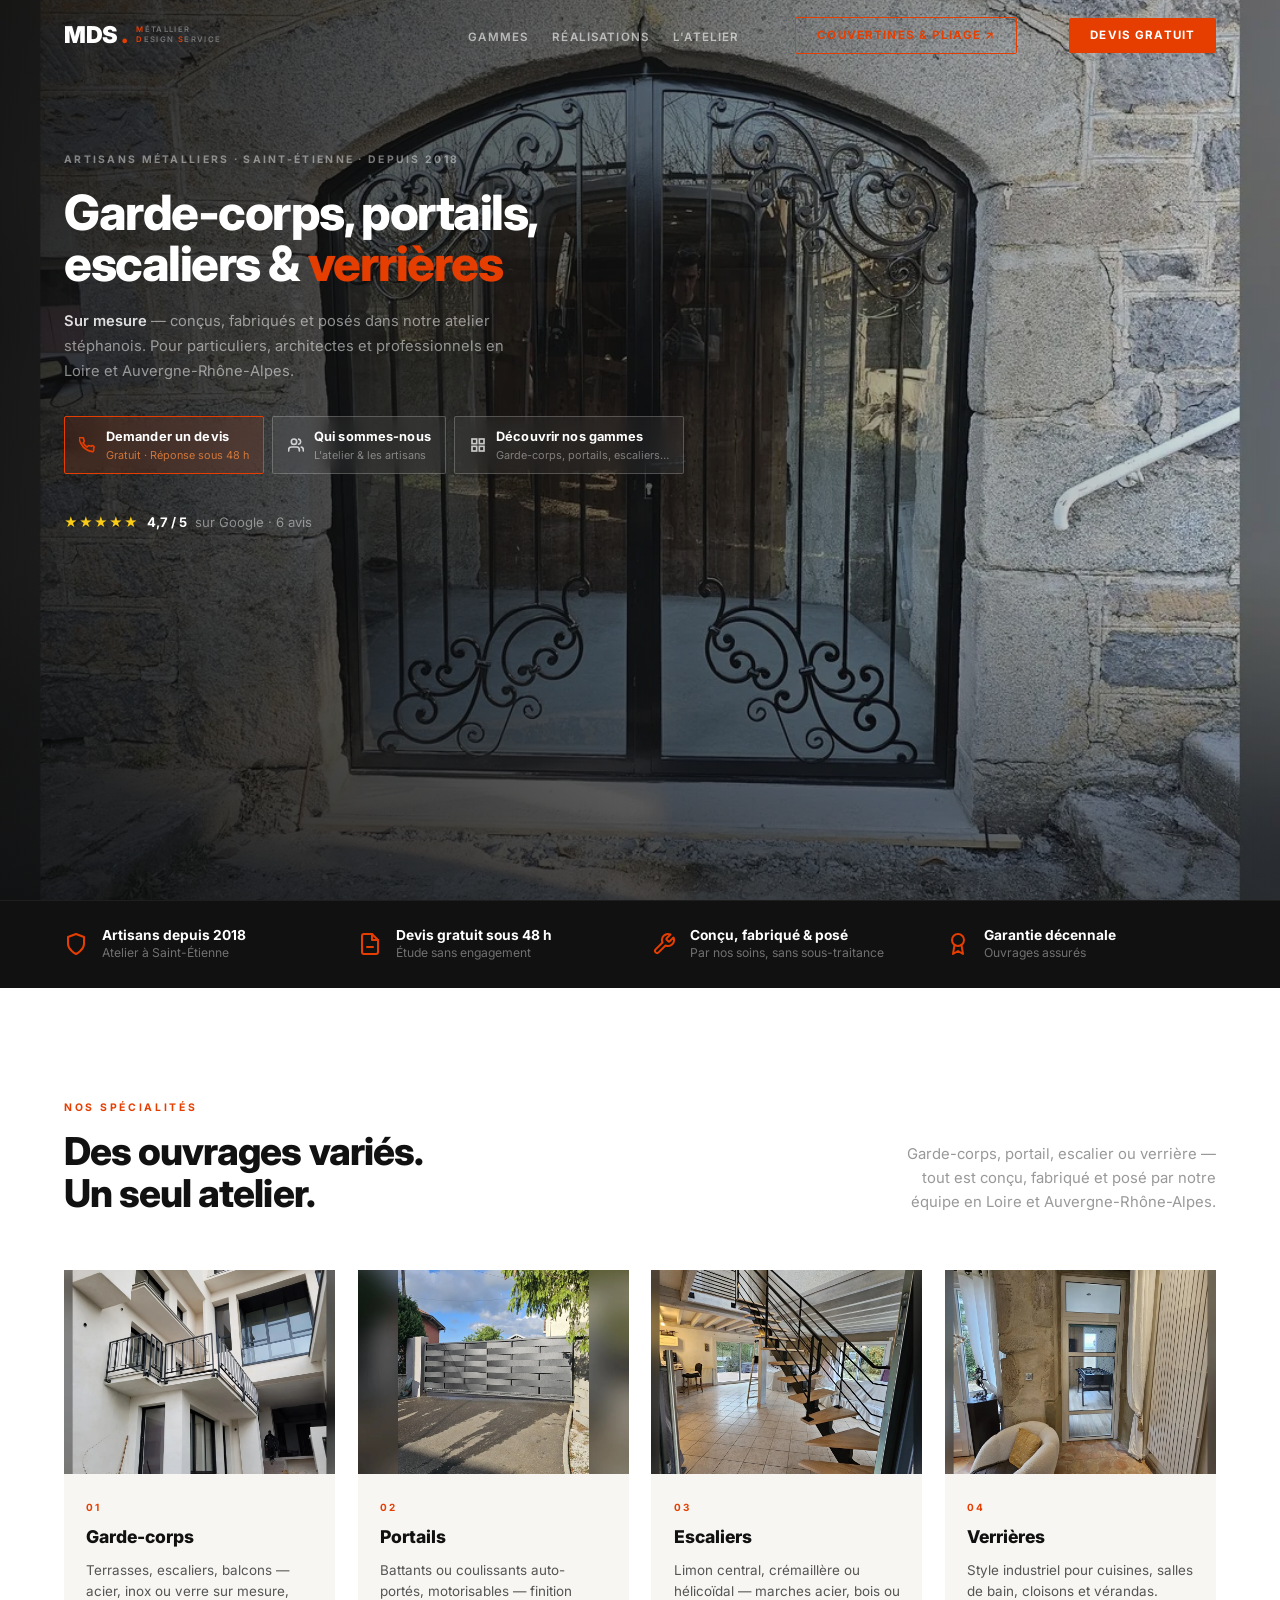
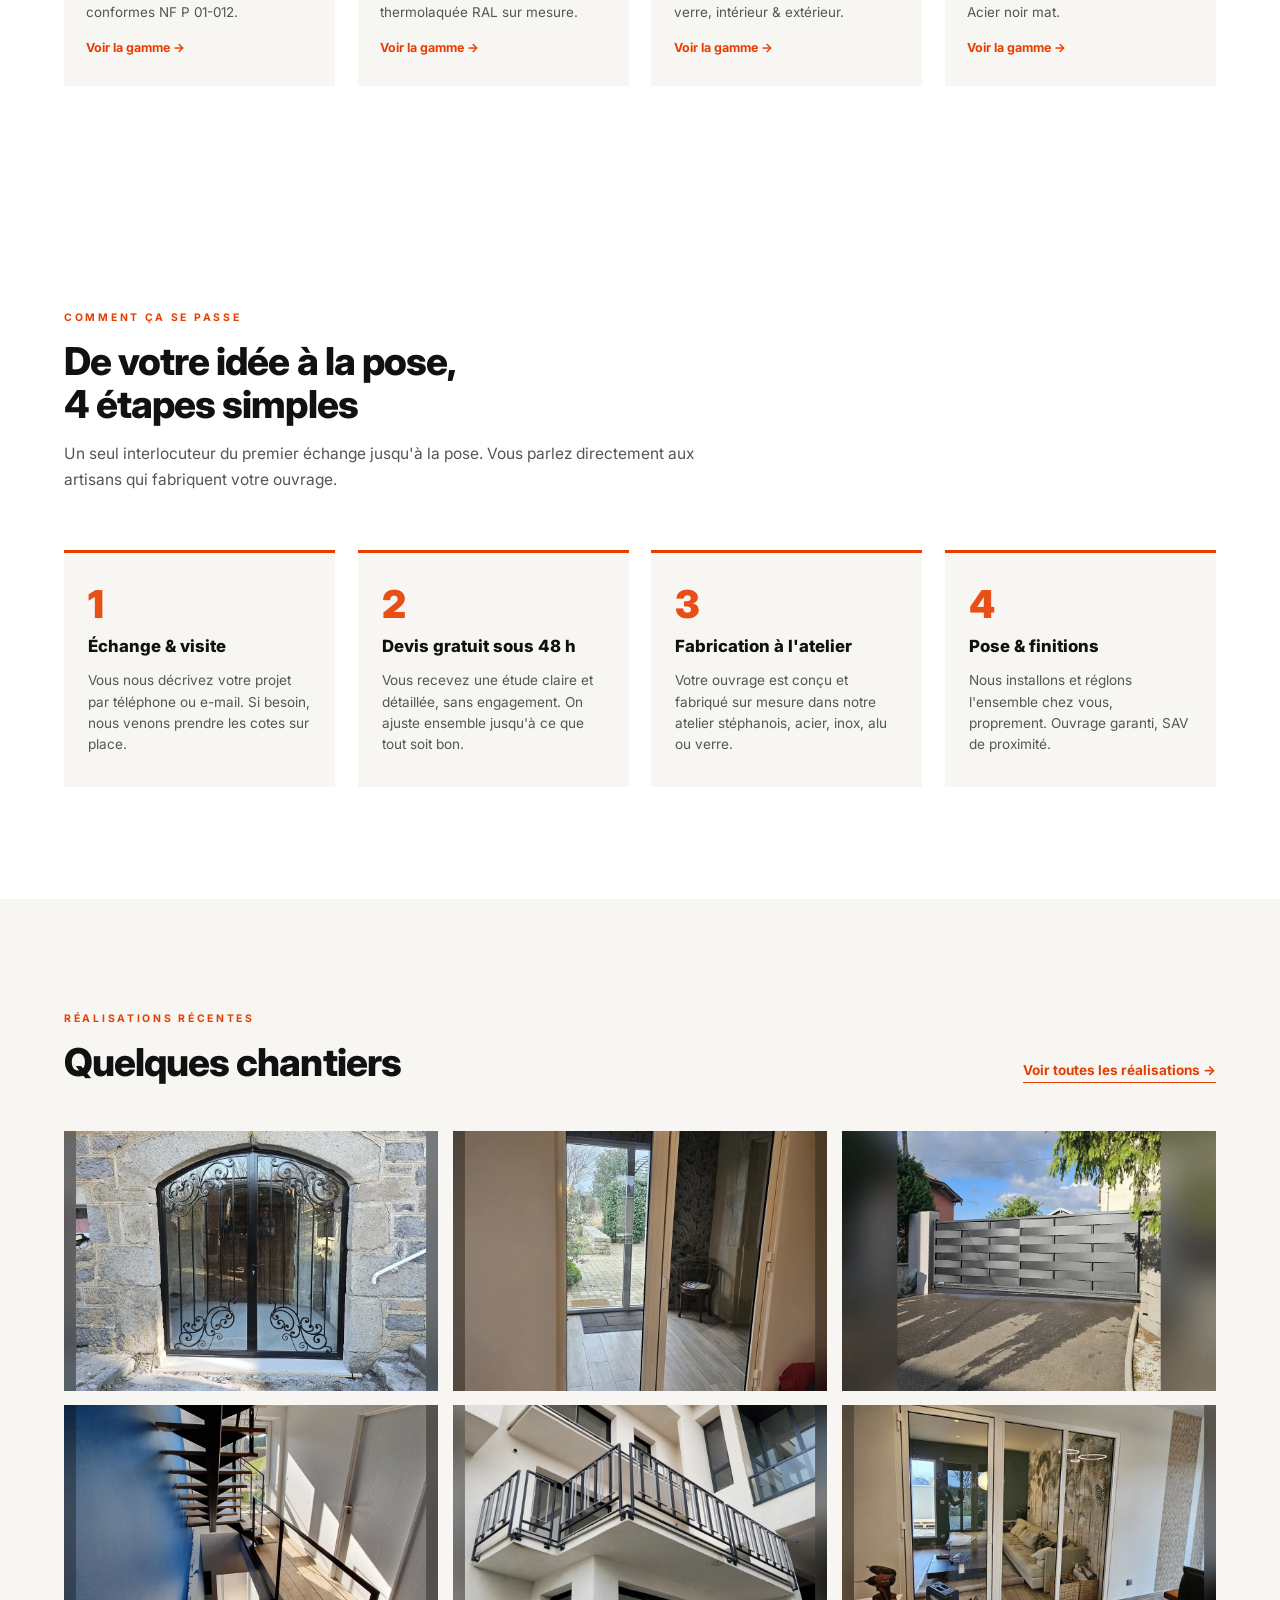
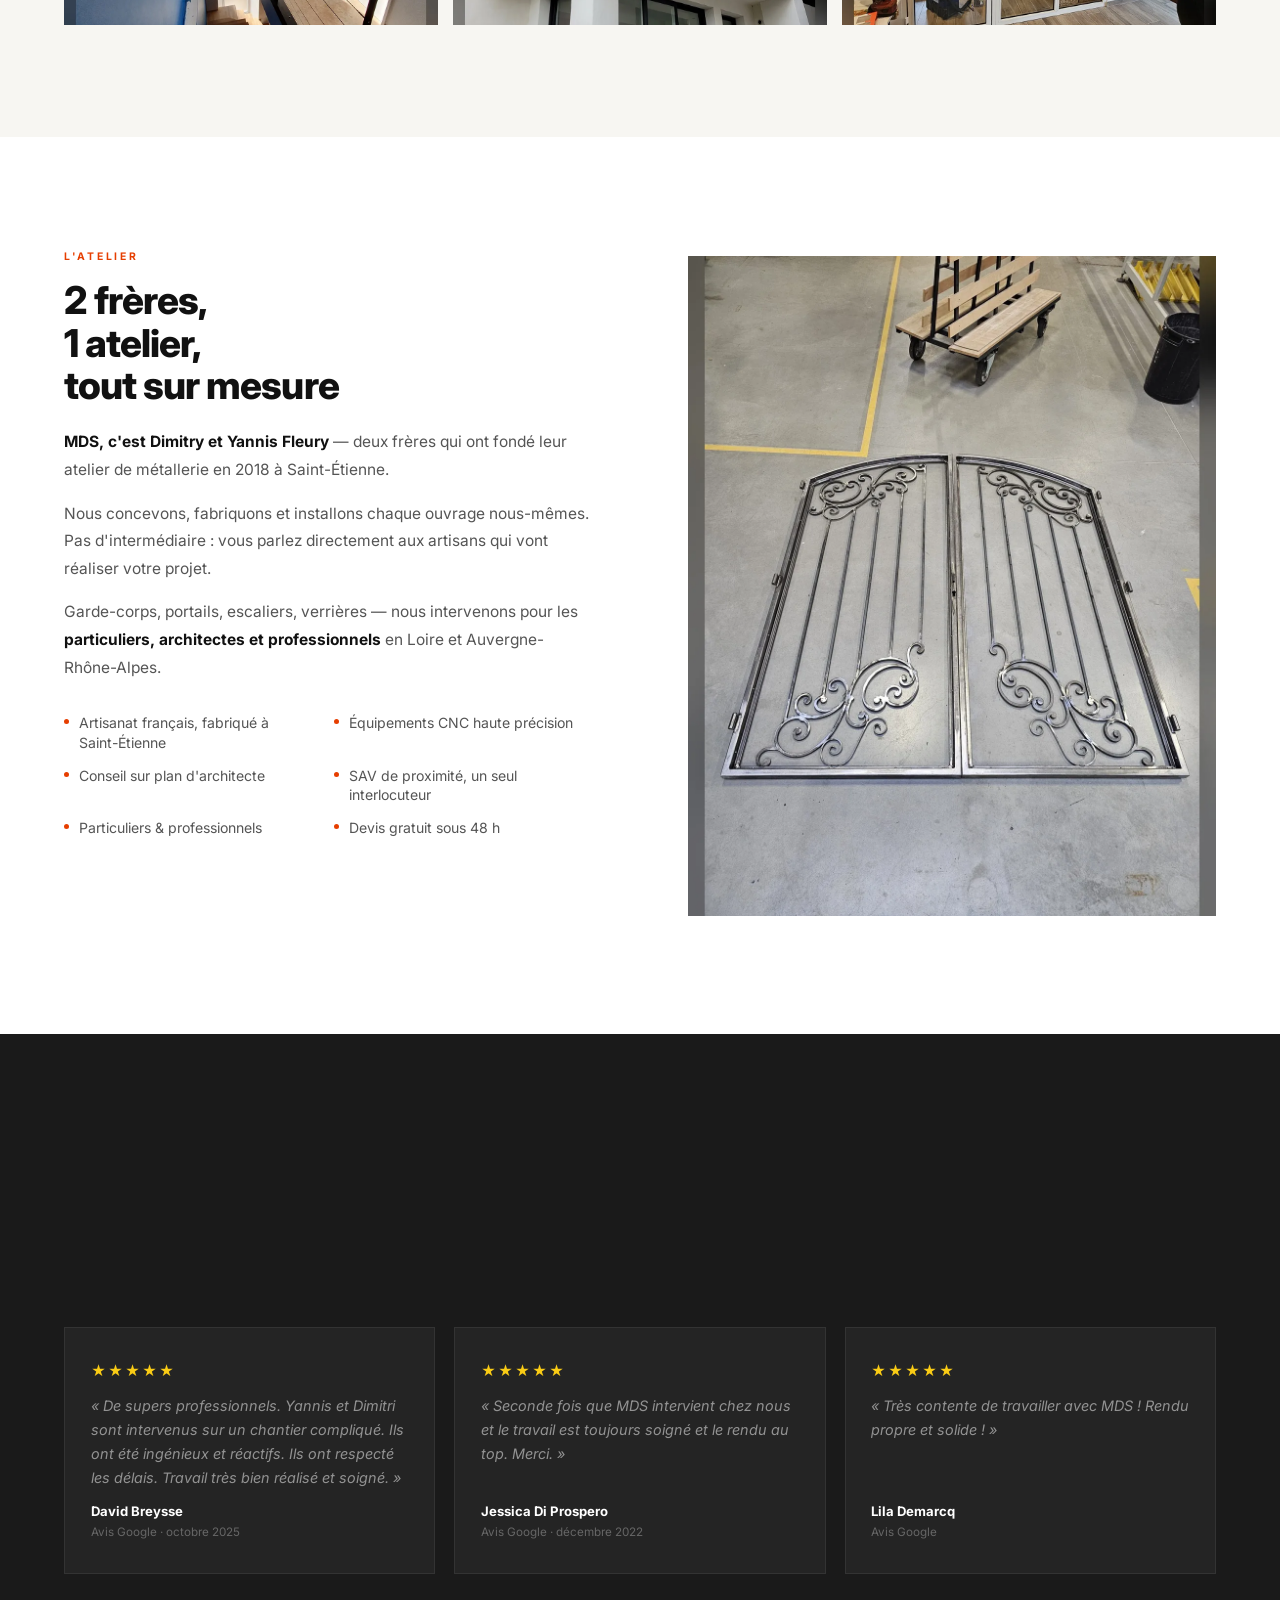
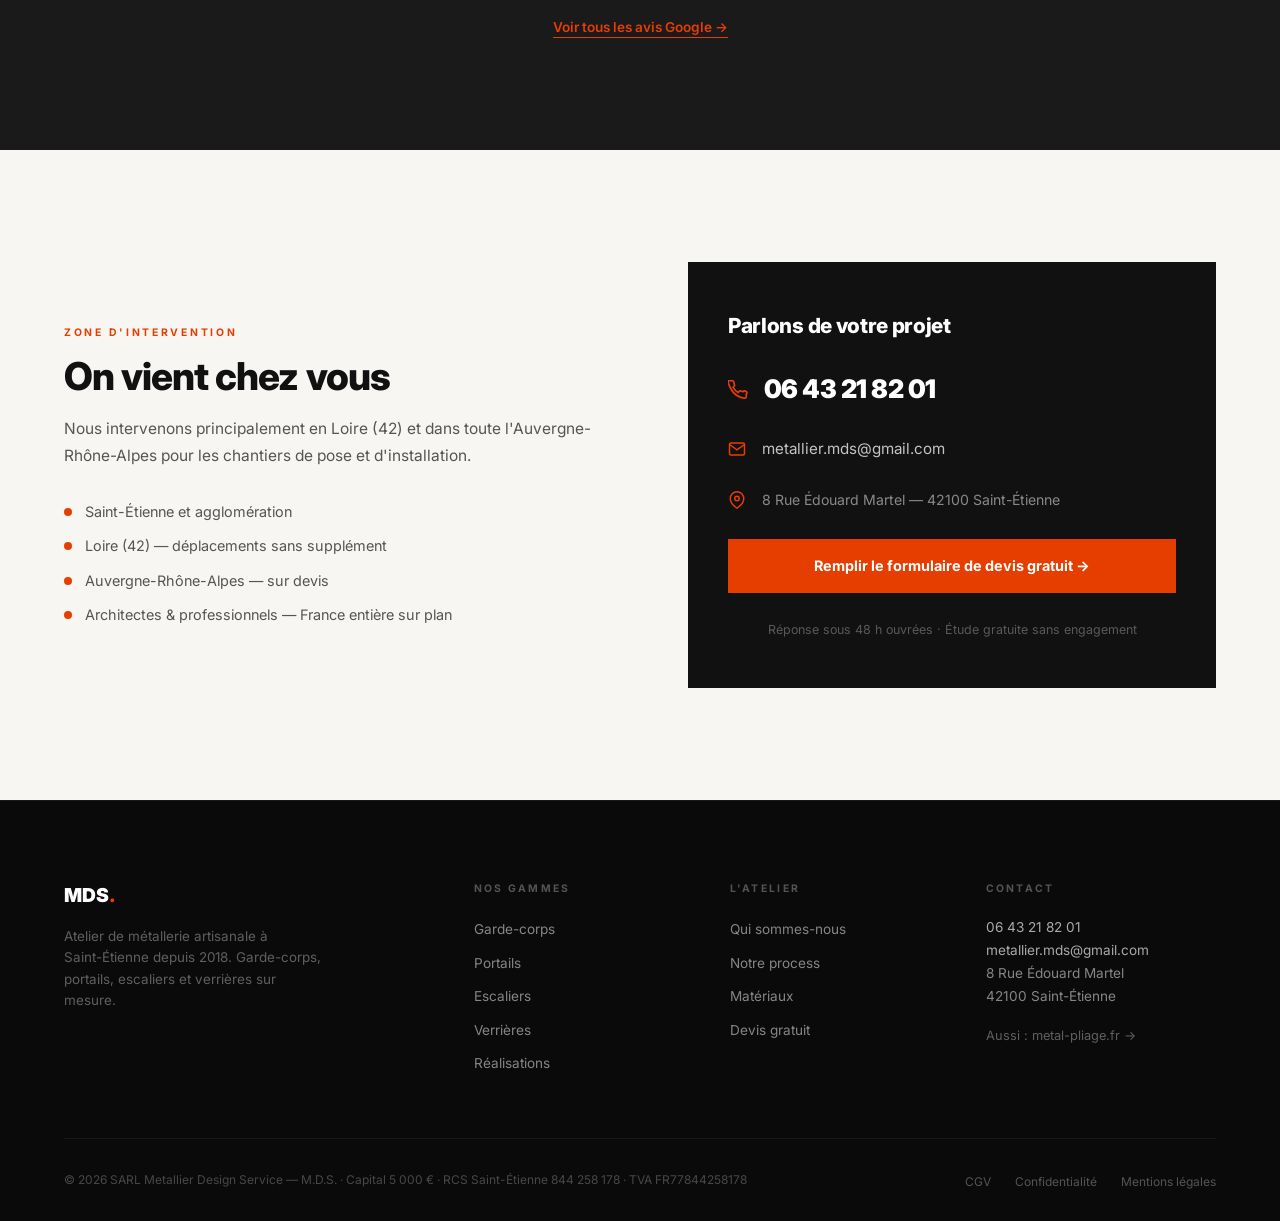
==== commit 4a5ce44b: "Code postal corrige 42000 -> 42100 (coherence NAP) Verifie sur la Base Adresse Nationale : 8 Rue Edo" ====
--- a/index.html
+++ b/index.html
@@ -38,7 +38,7 @@
     "address": {
       "@type": "PostalAddress",
       "streetAddress": "8 Rue Édouard Martel",
-      "postalCode": "42000",
+      "postalCode": "42100",
       "addressLocality": "Saint-Étienne",
       "addressCountry": "FR"
     },
@@ -952,7 +952,7 @@
 
         <div class="contact-line">
           <svg width="18" height="18" viewBox="0 0 24 24" fill="none" stroke="currentColor" stroke-width="2" stroke-linecap="round"><path d="M21 10c0 7-9 13-9 13s-9-6-9-13a9 9 0 0118 0z"/><circle cx="12" cy="10" r="3"/></svg>
-          <span style="color:rgba(255,255,255,.5);font-size:.88rem">8 Rue Édouard Martel — 42000 Saint-Étienne</span>
+          <span style="color:rgba(255,255,255,.5);font-size:.88rem">8 Rue Édouard Martel — 42100 Saint-Étienne</span>
         </div>
 
         <a href="devis.html" class="contact-devis">Remplir le formulaire de devis gratuit →</a>
@@ -999,7 +999,7 @@
         <p>
           <a href="tel:+33643218201">06 43 21 82 01</a><br>
           <a href="mailto:metallier.mds@gmail.com">metallier.mds@gmail.com</a><br>
-          8 Rue Édouard Martel<br>42000 Saint-Étienne
+          8 Rue Édouard Martel<br>42100 Saint-Étienne
         </p>
         <p style="margin-top:1rem">
           <a href="https://metal-pliage.fr" target="_blank" rel="noopener"
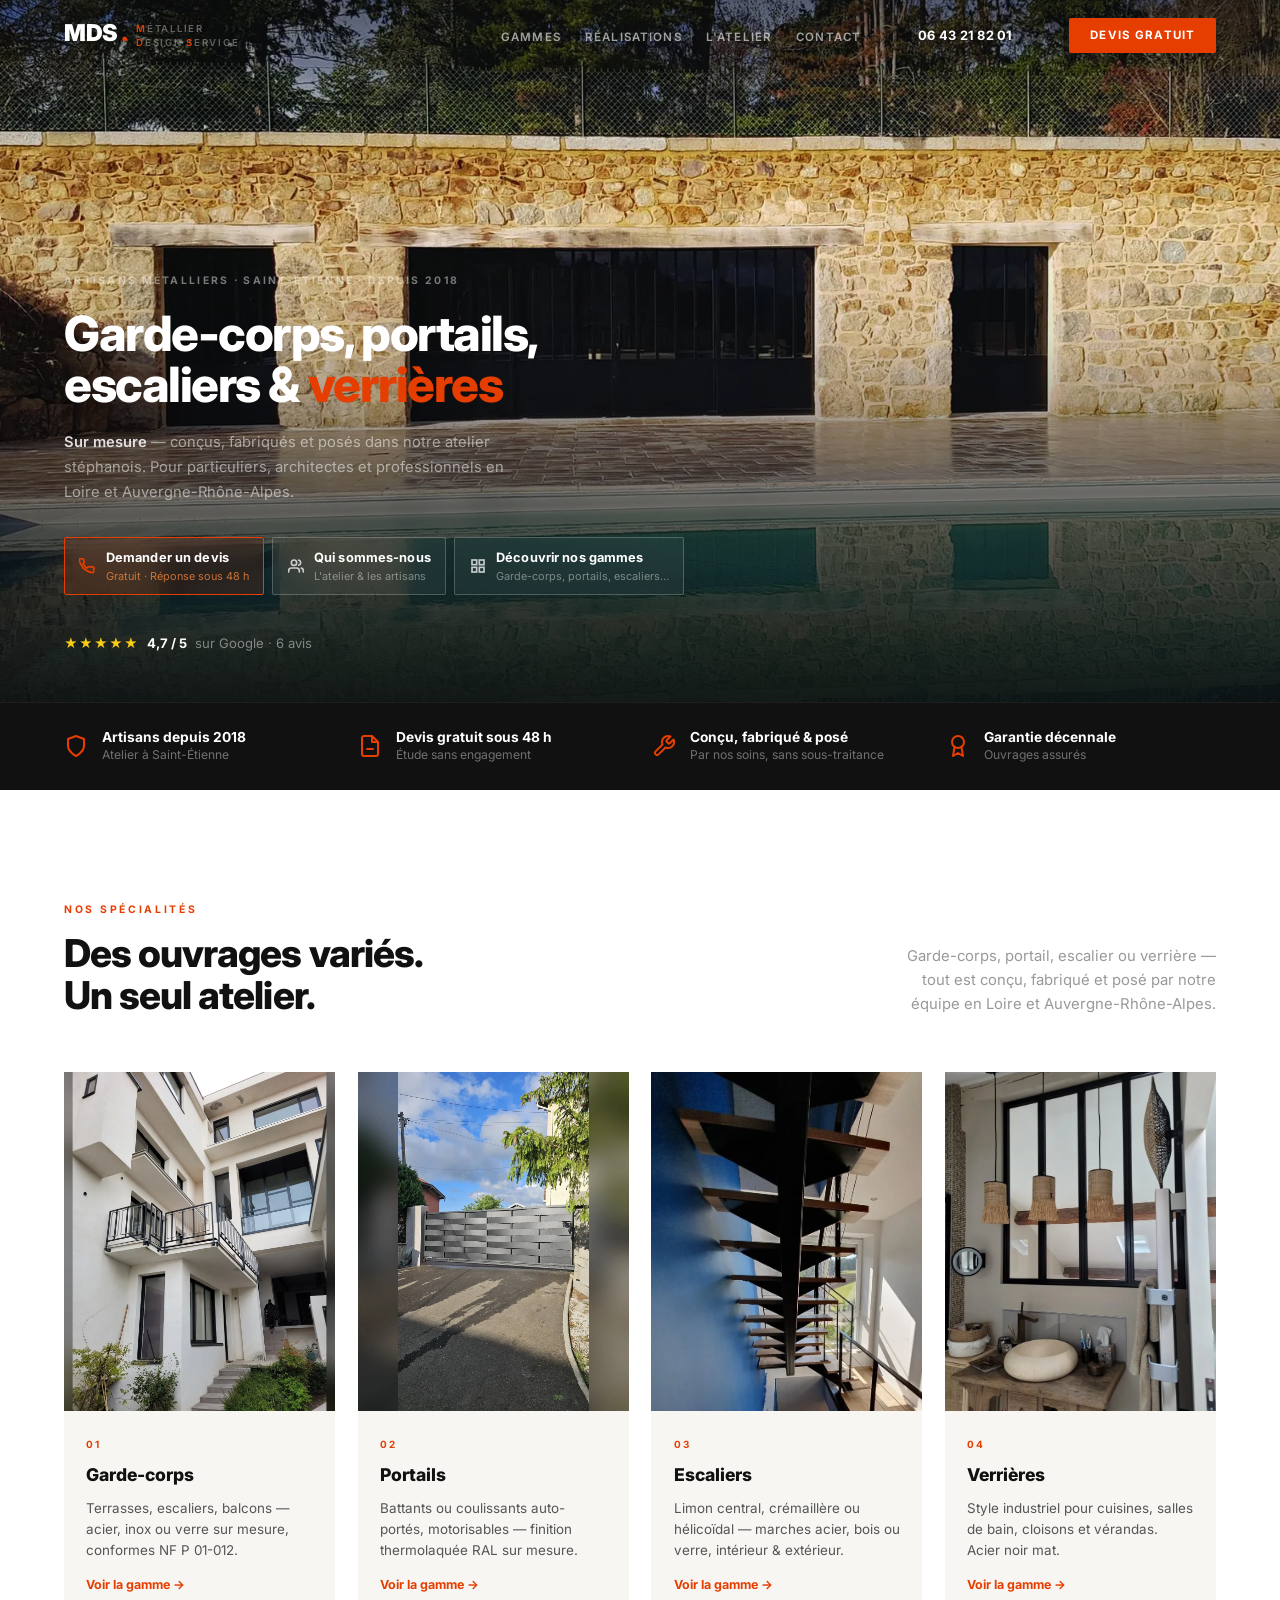
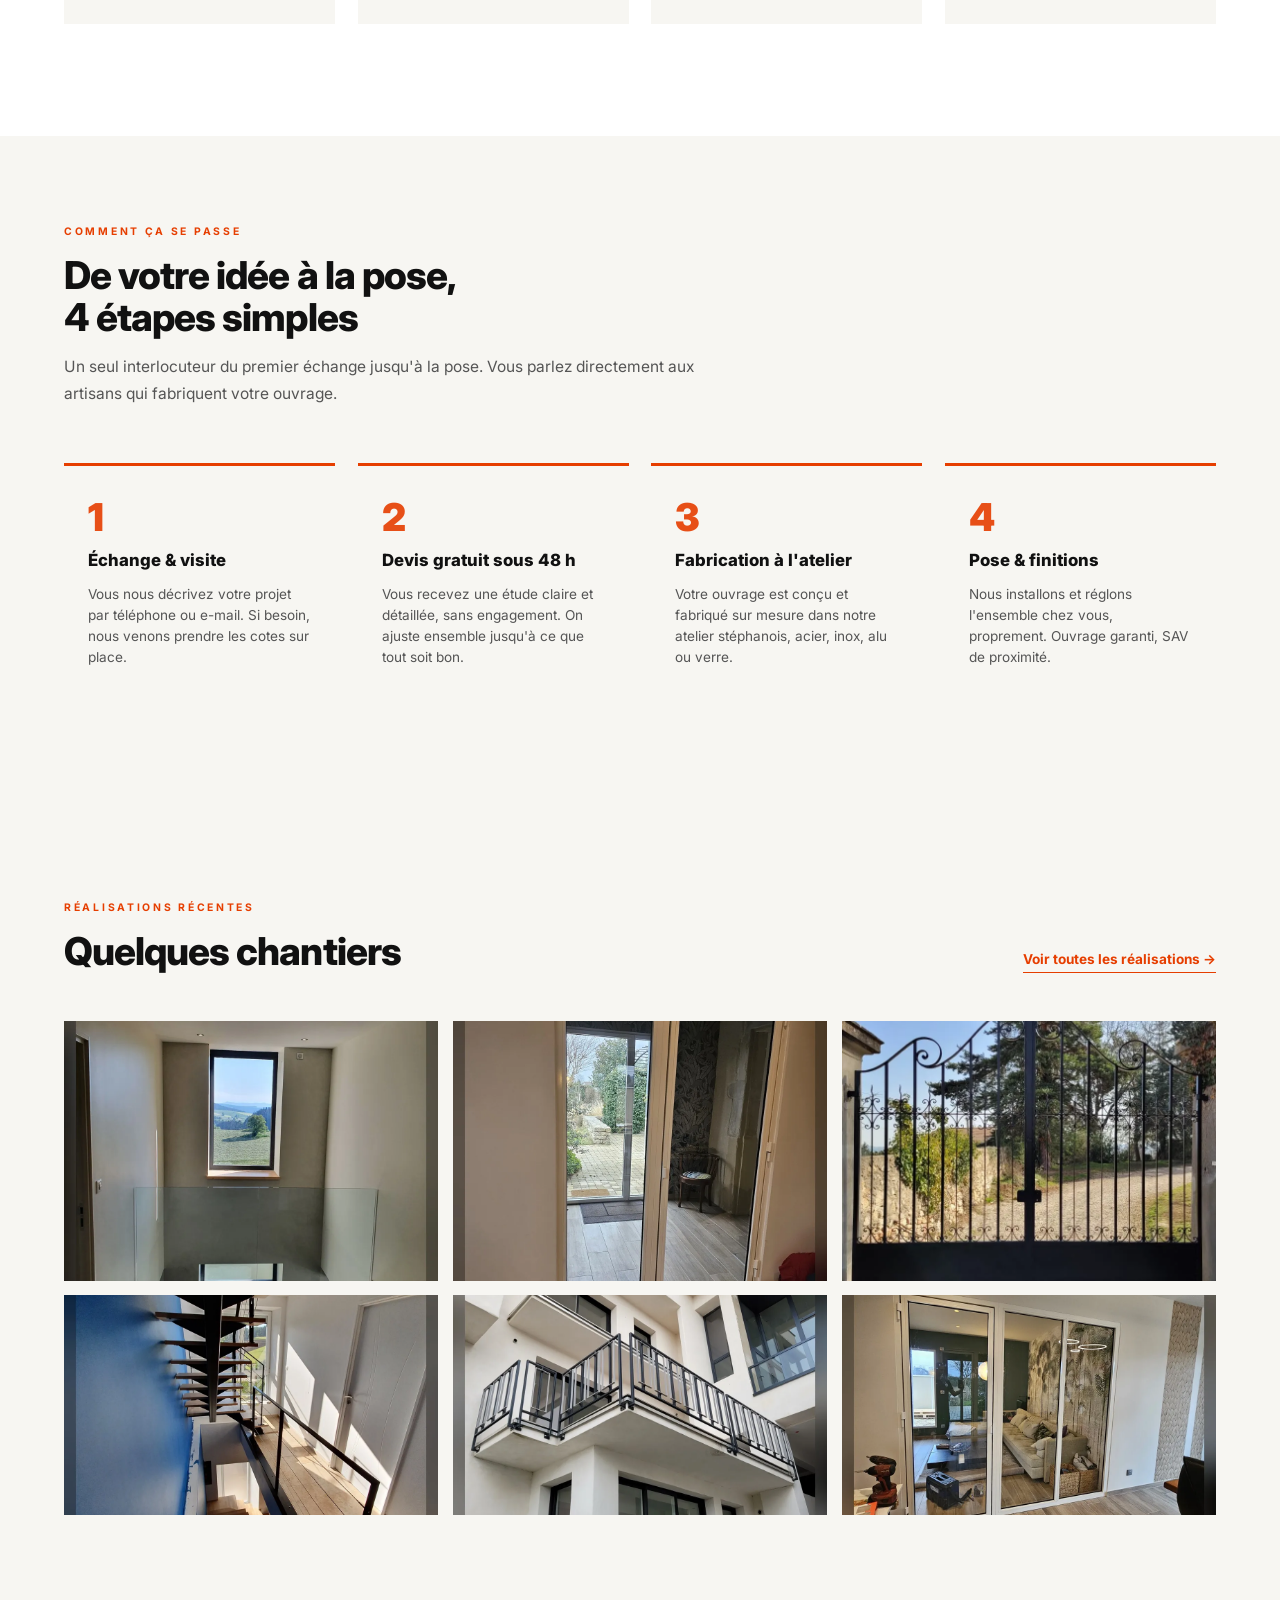
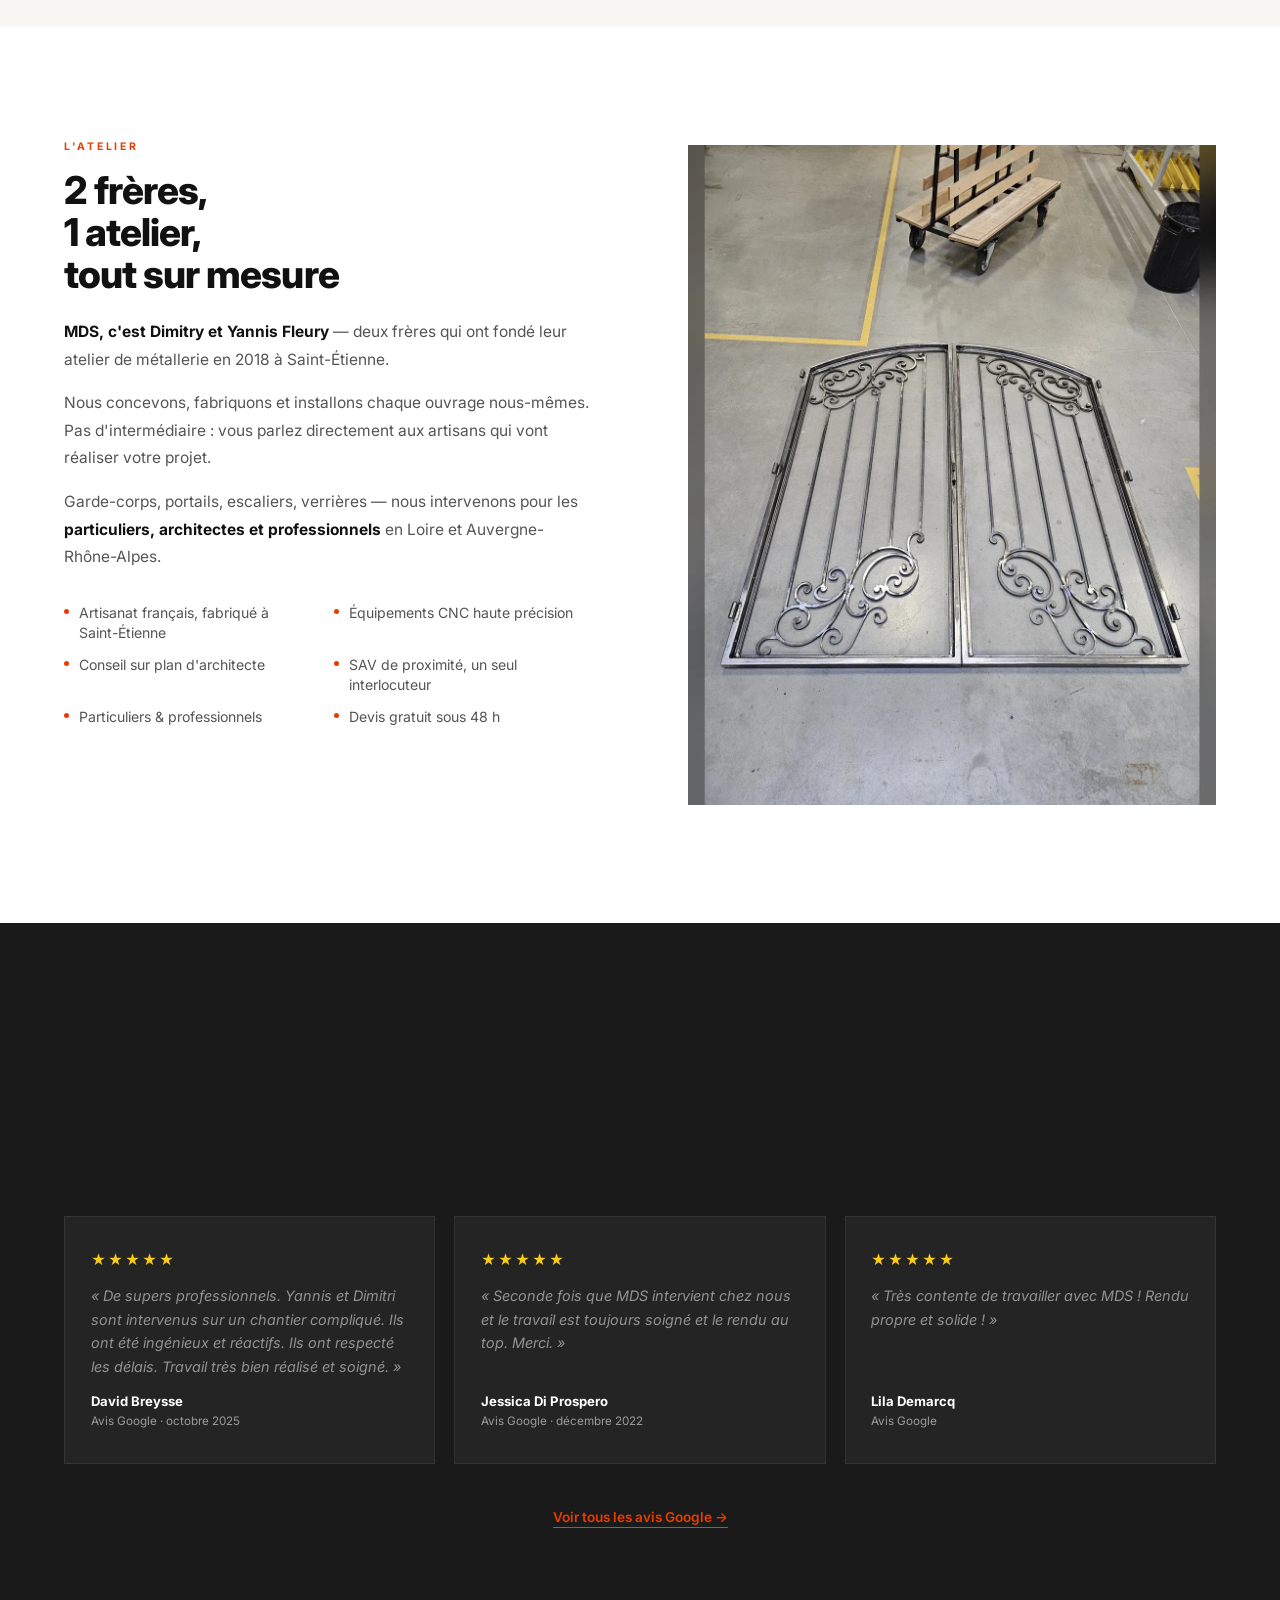
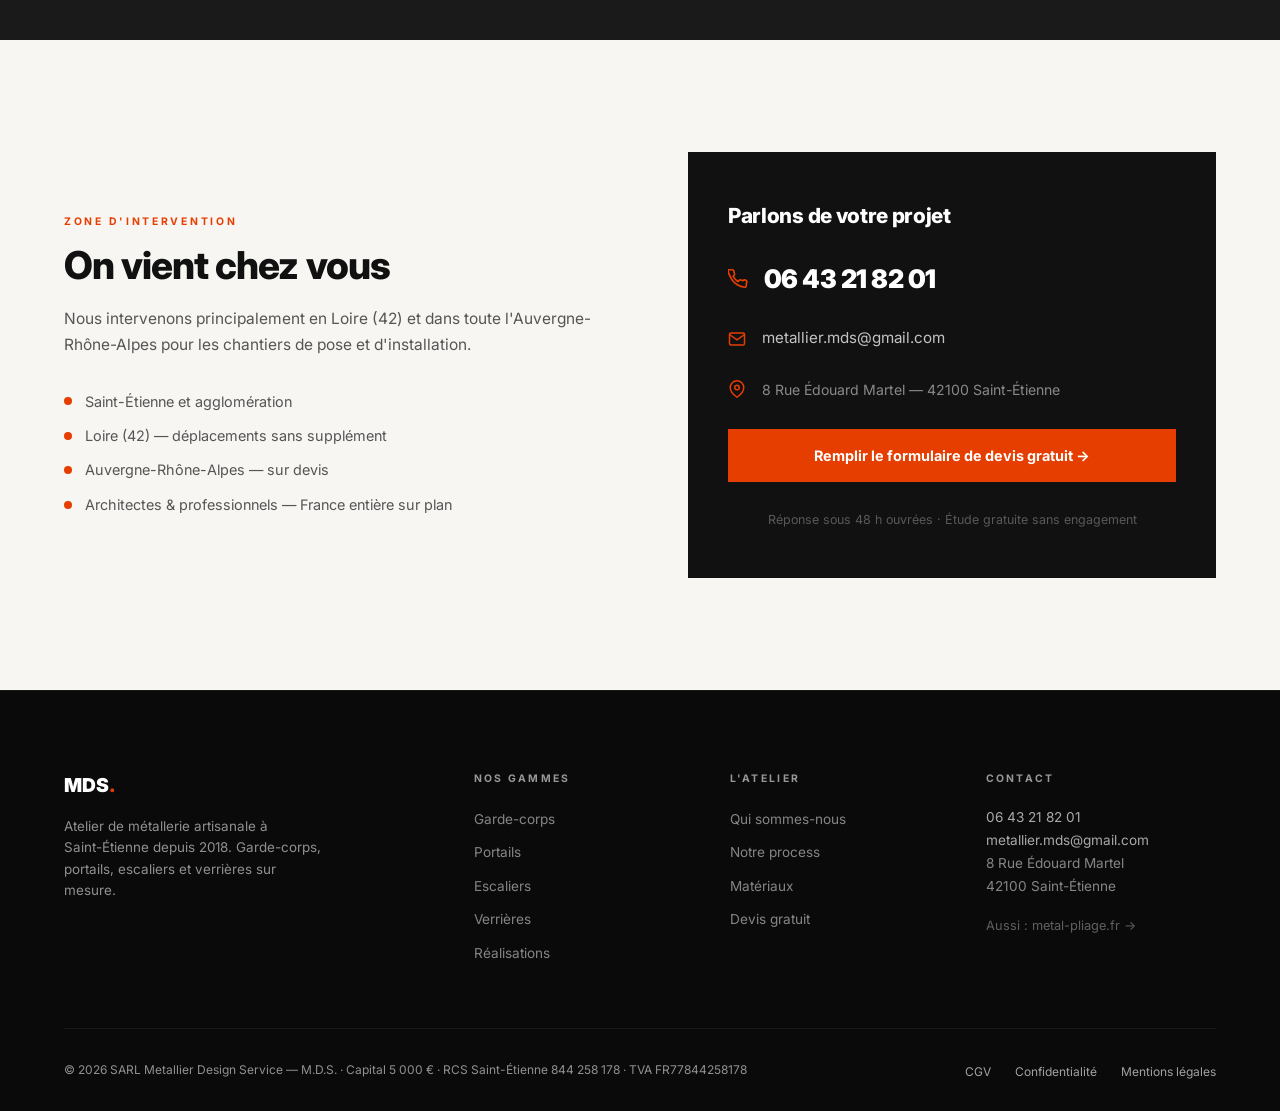
==== commit 12fc2075: "Audit CODIR : formulaire de devis reparé, lightbox, hero, bugs mobile FORMULAIRE DE DEVIS (bloquant)" ====
--- a/index.html
+++ b/index.html
@@ -28,8 +28,10 @@
   <script type="application/ld+json">
   {
     "@context": "https://schema.org",
-    "@type": "LocalBusiness",
-    "name": "MDS - Metallier Design Service",
+    "@type": ["LocalBusiness", "HomeAndConstructionBusiness"],
+    "@id": "https://metallier-mds.fr/#organisation",
+    "name": "METALLIER DESIGN SERVICE - M.D.S.",
+    "alternateName": "MDS",
     "description": "Atelier de métallerie sur mesure à Saint-Étienne. Garde-corps, portails, escaliers, verrières pour particuliers et professionnels.",
     "url": "https://metallier-mds.fr",
     "telephone": "+33643218201",
@@ -42,10 +44,37 @@
       "addressLocality": "Saint-Étienne",
       "addressCountry": "FR"
     },
-    "aggregateRating": { "@type": "AggregateRating", "ratingValue": "4.7", "reviewCount": "6" }
+    "sameAs": [
+      "https://g.page/r/CXenY9EcyzorEBM",
+      "https://metal-pliage.fr"
+    ],
+    "aggregateRating": { "@type": "AggregateRating", "ratingValue": "4.7", "reviewCount": "6" },
+    "review": [
+      {
+        "@type": "Review",
+        "author": { "@type": "Person", "name": "David Breysse" },
+        "datePublished": "2025-10-01",
+        "reviewRating": { "@type": "Rating", "ratingValue": "5", "bestRating": "5" },
+        "reviewBody": "De supers professionnels. Yannis et Dimitri sont intervenus sur un chantier compliqué. Ils ont été ingénieux et réactifs. Ils ont respecté les délais. Travail très bien réalisé et soigné."
+      },
+      {
+        "@type": "Review",
+        "author": { "@type": "Person", "name": "Jessica Di Prospero" },
+        "datePublished": "2022-12-01",
+        "reviewRating": { "@type": "Rating", "ratingValue": "5", "bestRating": "5" },
+        "reviewBody": "Seconde fois que MDS intervient chez nous et le travail est toujours soigné et le rendu au top. Merci."
+      },
+      {
+        "@type": "Review",
+        "author": { "@type": "Person", "name": "Lila Demarcq" },
+        "reviewRating": { "@type": "Rating", "ratingValue": "5", "bestRating": "5" },
+        "reviewBody": "Très contente de travailler avec MDS ! Rendu propre et solide !"
+      }
+    ]
   }
   </script>
 
+  <link rel="stylesheet" href="css/mds-mobile-bar.css">
   <style>
   /* ═══════════════════════════════════════════
      RESET & BASE
@@ -103,7 +132,7 @@
   }
   .logo .logo-accent { color: var(--accent); font-weight: 900; }
   .logo .logo-tagline {
-    font-size: .48rem; font-weight: 600; letter-spacing: .18em;
+    font-size: .6rem; font-weight: 600; letter-spacing: .18em;
     text-transform: uppercase; color: rgba(255,255,255,.35);
     align-self: center; margin-left: 6px;
     line-height: 1.4; display: flex; flex-direction: column;
@@ -120,6 +149,22 @@
     transition: color .2s, background .2s;
   }
   .nav-links a:hover { color: #fff; background: rgba(255,255,255,.07); }
+
+  .skip-link {
+    position: absolute; top: -100px; left: 1rem;
+    background: var(--accent); color: #fff;
+    padding: .7rem 1.2rem; border-radius: 2px;
+    z-index: 10000; font-weight: 700; font-size: .9rem;
+    transition: top .2s;
+  }
+  .skip-link:focus { top: 1rem; }
+
+  .nav-tel {
+    font-size: .8rem; font-weight: 700; letter-spacing: .02em;
+    color: #fff; padding: .5rem .8rem; border-radius: 2px;
+    white-space: nowrap; transition: color .2s;
+  }
+  .nav-tel:hover { color: var(--accent); }
 
   .nav-cta {
     display: inline-flex; align-items: center; gap: 6px;
@@ -138,10 +183,9 @@
   }
   .burger span {
     display: block; width: 22px; height: 2px;
-    background: var(--texte); border-radius: 2px;
+    background: #fff; border-radius: 2px;
     transition: background .3s, transform .3s, opacity .3s;
   }
-  .nav.scrolled .burger span { background: #fff; }
   .nav.open .burger span:nth-child(1) { transform: translateY(7px) rotate(45deg); }
   .nav.open .burger span:nth-child(2) { opacity: 0; }
   .nav.open .burger span:nth-child(3) { transform: translateY(-7px) rotate(-45deg); }
@@ -151,12 +195,13 @@
     display: none; position: fixed;
     top: var(--nav-h); left: 0; right: 0; bottom: 0;
     background: var(--noir); z-index: 999;
-    flex-direction: column; align-items: center; justify-content: center;
-    gap: 1.5rem;
+    flex-direction: column; align-items: center; justify-content: flex-start;
+    gap: 1.1rem; padding: 2.5rem 1.5rem; overflow-y: auto;
+    -webkit-overflow-scrolling: touch;
   }
   .mobile-menu.open { display: flex; }
   .mobile-menu a {
-    font-size: 1.5rem; font-weight: 700; color: #fff; letter-spacing: -.01em;
+    font-size: 1.2rem; font-weight: 700; color: #fff; letter-spacing: -.01em;
     transition: color .2s;
   }
   .mobile-menu a:hover { color: var(--accent); }
@@ -169,29 +214,38 @@
   /* ═══════════════════════════════════════════
      HERO V1 — photo plein écran, texte en bas
   ═══════════════════════════════════════════ */
+  /* HERO — bandeau pleine largeur.
+     Hauteur equilibree : environ 65 % de la photo est visible.
+     Reperes de la photo : arbres 0-22%, mur 22-33%, OUVRAGE 33-58%,
+     terrasse 58-68%, piscine 68-95%. Le cadrage vertical est cale a 46%
+     pour que les trois ouvertures acier soient au centre du champ. */
   .hero {
     position: relative;
-    height: 100vh; min-height: 620px;
-    display: flex; align-items: flex-start;
+    height: clamp(560px, 78vh, 860px);
+    display: flex; align-items: flex-end;
+    background: var(--noir);
     overflow: hidden;
   }
-  .hero-photo {
-    position: absolute; inset: 0; z-index: 0;
-  }
+  .hero-photo { position: absolute; inset: 0; z-index: 0; }
   .hero-photo img {
-    width: 100%; height: 100%; object-fit: cover; display: block;
+    width: 100%; height: 100%;
+    object-fit: cover; object-position: 50% 46%;
+    display: block;
   }
   .hero-overlay {
+    display: block;
     position: absolute; inset: 0; z-index: 1;
     background:
-      linear-gradient(100deg, rgba(10,10,10,.87) 0%, rgba(10,10,10,.58) 42%, rgba(10,10,10,.06) 100%),
-      linear-gradient(to top, rgba(10,10,10,.55) 0%, transparent 38%);
+      linear-gradient(to top, rgba(10,10,10,.90) 0%, rgba(10,10,10,.62) 26%,
+                              rgba(10,10,10,.12) 52%, transparent 72%),
+      linear-gradient(to bottom, rgba(10,10,10,.58) 0%, transparent 20%);
   }
   .hero-wrap {
     position: relative; z-index: 2;
-    width: 100%;
-    padding: calc(var(--nav-h) + 5rem) var(--pad) 5rem;
-  }
+    width: 100%; max-width: var(--max); margin: 0 auto;
+    padding: 0 var(--pad) 3rem;
+  }
+  .hero-text { max-width: 640px; }
   .hero-eyebrow {
     font-size: .65rem; font-weight: 700; letter-spacing: .22em;
     text-transform: uppercase; color: rgba(255,255,255,.45);
@@ -200,7 +254,7 @@
   .hero h1 {
     font-size: clamp(2rem, 3.8vw, 3.4rem);
     font-weight: 800; line-height: 1.06; letter-spacing: -.03em;
-    color: #fff; margin: 0 0 1.2rem; max-width: 480px;
+    color: #fff; margin: 0 0 1.2rem;
   }
   .hero h1 em { font-style: normal; color: var(--accent); }
   .hero-desc {
@@ -319,7 +373,7 @@
     box-shadow: 0 20px 50px rgba(0,0,0,.1);
   }
   .gamme-photo {
-    width: 100%; aspect-ratio: 4/3; overflow: hidden; background: #ddd;
+    width: 100%; aspect-ratio: 4/5; overflow: hidden; background: #ddd;
   }
   .gamme-photo img {
     width: 100%; height: 100%; object-fit: cover;
@@ -362,6 +416,7 @@
     gap: .9rem;
   }
   .real-cell { overflow: hidden; background: #ddd; position: relative; }
+  @media(max-width:900px){ .real-cell { aspect-ratio: 4/5; } }
   .real-cell img {
     width: 100%; height: 100%; object-fit: cover;
     transition: transform .55s var(--ease);
@@ -441,7 +496,7 @@
   .avis-author { font-size: .82rem; font-weight: 700; color: #fff; }
   .avis-author span {
     display: block; font-weight: 400;
-    color: rgba(255,255,255,.3); font-size: .73rem; margin-top: 2px;
+    color: rgba(255,255,255,.55); font-size: .73rem; margin-top: 2px;
   }
   .avis-link { text-align: center; }
   .avis-link a {
@@ -512,10 +567,10 @@
     font-size: 1.2rem; font-weight: 900; color: #fff; display: block; margin-bottom: 1rem;
   }
   .footer-logo em { font-style: normal; color: var(--accent); }
-  .footer-tagline { font-size: .84rem; color: rgba(255,255,255,.35); line-height: 1.6; max-width: 260px; }
+  .footer-tagline { font-size: .84rem; color: rgba(255,255,255,.55); line-height: 1.6; max-width: 260px; }
   .footer-col h4 {
     font-size: .65rem; font-weight: 700; letter-spacing: .22em;
-    text-transform: uppercase; color: rgba(255,255,255,.3);
+    text-transform: uppercase; color: rgba(255,255,255,.58);
     margin-bottom: 1.2rem;
   }
   .footer-col ul { list-style: none; display: flex; flex-direction: column; gap: .6rem; }
@@ -530,11 +585,11 @@
     display: flex; align-items: center; justify-content: space-between;
     flex-wrap: wrap; gap: 1rem;
   }
-  .footer-bottom p { font-size: .75rem; color: rgba(255,255,255,.25); }
+  .footer-bottom p { font-size: .75rem; color: rgba(255,255,255,.55); }
   .footer-legal {
     display: flex; gap: 1.5rem; list-style: none;
   }
-  .footer-legal a { font-size: .75rem; color: rgba(255,255,255,.3); transition: color .2s; }
+  .footer-legal a { font-size: .75rem; color: rgba(255,255,255,.62); transition: color .2s; }
   .footer-legal a:hover { color: rgba(255,255,255,.6); }
 
 
@@ -557,7 +612,7 @@
   /* ═══════════════════════════════════════════
      PROCESS — Comment ça se passe (4 étapes)
   ═══════════════════════════════════════════ */
-  .process { background: var(--white); padding: 7rem 0; }
+  .process { background: var(--cream); padding: 5.5rem 0; }
   .process-head { margin-bottom: 3.5rem; max-width: 640px; }
   .process-head p { font-size: .97rem; color: var(--texte2); line-height: 1.7; margin-top: 1rem; }
   .process-grid { display: grid; grid-template-columns: repeat(4,1fr); gap: 1.4rem; }
@@ -584,16 +639,22 @@
   }
   @media(max-width:900px){
     .hero-wrap, .artisans-grid, .zone-grid {
-      grid-template-columns: 1fr; gap: 3rem;
+      grid-template-columns: 1fr; gap: 2.5rem;
     }
-    .hero-photos {
-      grid-template-rows: 220px 150px;
-    }
+    /* Mobile : on ARRETE le plein-cadre. Une photo paysage dans un bloc haut
+       et etroit serait recadree en largeur (on ne verrait qu'une ouverture sur
+       trois). On la sort en bandeau 16/10 — ratio proche du natif 1,50, donc
+       94 % de la photo visible — et le texte passe dessous, sur le noir. */
+    .hero { height: auto; min-height: 0; display: block; padding: calc(var(--nav-h) + 1.4rem) 0 0; }
+    .hero-photo { position: relative; inset: auto; width: 100%; aspect-ratio: 16 / 10; }
+    .hero-overlay { display: none; }
+    .hero-wrap { padding: 2.2rem var(--pad) 2.5rem; }
+    .hero-text { max-width: none; }
     .reals-grid { grid-template-columns: repeat(2,1fr); grid-template-rows: auto; }
     .gammes-head, .reals-head { flex-direction: column; align-items: flex-start; }
     .gammes-head p, .reals-head { text-align: left; }
     .avis-grid { grid-template-columns: 1fr; }
-    .nav-links, .nav-cta { display: none; }
+    .nav-links, .nav-cta, .nav-tel { display: none; }
     .burger { display: flex; }
   }
   @media(max-width:600px){
@@ -603,7 +664,15 @@
     .reals-grid { grid-template-columns: 1fr; }
     .artisans-valeurs { grid-template-columns: 1fr; }
     .footer-grid { grid-template-columns: 1fr; gap: 2rem; }
-    .hero-trust { flex-wrap: wrap; gap: 1.2rem; }
+  }
+
+  /* Ecrans tactiles : pas de :hover, on montre les legendes */
+  @media(hover:none){
+    .real-caption { opacity: 1; }
+  }
+  /* Focus clavier visible (la home ne charge pas styles.css) */
+  a:focus-visible, button:focus-visible {
+    outline: 3px solid var(--accent); outline-offset: 3px;
   }
 
   /* Animations scroll */
@@ -613,6 +682,8 @@
   </style>
 </head>
 <body>
+
+<a href="#main-content" class="skip-link">Aller au contenu principal</a>
 
 <!-- ═══════ NAVIGATION ═══════ -->
 <nav class="nav" id="nav">
@@ -623,10 +694,11 @@
     </a>
     <ul class="nav-links">
       <li><a href="#gammes">Gammes</a></li>
-      <li><a href="#realisations">Réalisations</a></li>
-      <li><a href="#artisans">L'atelier</a></li>
+      <li><a href="realisations.html">Réalisations</a></li>
+      <li><a href="atelier.html">L'atelier</a></li>
+      <li><a href="contact.html">Contact</a></li>
     </ul>
-    <a href="https://metal-pliage.fr" target="_blank" rel="noopener" class="nav-cta" style="margin-right:.5rem;border:1px solid var(--accent);color:var(--accent);background:transparent;">Couvertines &amp; pliage&nbsp;↗</a>
+    <a href="tel:+33643218201" class="nav-tel">06 43 21 82 01</a>
     <a href="devis.html" class="nav-cta">Devis gratuit</a>
     <button class="burger" id="burger" aria-label="Menu" aria-expanded="false">
       <span></span><span></span><span></span>
@@ -637,21 +709,29 @@
 <!-- Menu mobile -->
 <div class="mobile-menu" id="mobile-menu">
   <a href="#gammes"      onclick="closeMobile()">Gammes</a>
-  <a href="#realisations" onclick="closeMobile()">Réalisations</a>
-  <a href="#artisans"    onclick="closeMobile()">L'atelier</a>
+  <a href="garde-corps.html">Garde-corps</a>
+  <a href="portails.html">Portails</a>
+  <a href="escaliers.html">Escaliers</a>
+  <a href="verrieres.html">Verrières</a>
+  <a href="realisations.html">Réalisations</a>
+  <a href="atelier.html">L'atelier</a>
+  <a href="contact.html">Contact</a>
   <a href="https://metal-pliage.fr" target="_blank" rel="noopener" style="color:var(--accent);border:1px solid var(--accent);padding:.6rem 1.6rem;border-radius:2px;">Couvertines &amp; pliage ↗</a>
   <a href="devis.html"  class="mob-cta" onclick="closeMobile()">Devis gratuit</a>
 </div>
 
 <!-- ═══════ HERO V1 — photo plein écran ═══════ -->
+<main id="main-content">
 <section class="hero">
   <div class="hero-photo">
-    <img src="assets/photos-reelles/porte-fer-forge-pierre.webp"
-         alt="Porte vitrée en fer forgé sur mesure posée par MDS sur une bâtisse en pierre — Loire" loading="eager" fetchpriority="high">
+    <img src="assets/photos-chantiers/verrieres-coulissantes-pierre-piscine.webp"
+         alt="Verrières coulissantes en acier noir, rétractables, encastrées dans un mur de pierre — pool house réalisé par MDS"
+         width="1600" height="1066" loading="eager" fetchpriority="high" decoding="async">
   </div>
   <div class="hero-overlay"></div>
 
   <div class="hero-wrap">
+   <div class="hero-text">
     <span class="hero-eyebrow">Artisans métalliers · Saint-Étienne · Depuis 2018</span>
     <h1>Garde-corps, portails,<br>escaliers &amp; <em>verrières</em></h1>
     <p class="hero-desc">
@@ -697,6 +777,7 @@
       <strong>4,7 / 5</strong>
       <span>sur Google · 6 avis</span>
     </div>
+   </div>
   </div>
 </section>
 
@@ -760,7 +841,7 @@
 
       <a href="escaliers.html" class="gamme-card fade-up" style="--d:.14s">
         <div class="gamme-photo">
-          <img src="assets/photos-reelles/escalier-limon-bois.webp" alt="Escalier intérieur limon central acier et marches bois par MDS" loading="lazy">
+          <img src="assets/photos-reelles/escalier-suspendu-bois-acier.webp" alt="Escalier suspendu à limon central acier et marches en bois massif, garde-corps acier à câbles — réalisation MDS" loading="lazy" width="637" height="797" decoding="async">
         </div>
         <div class="gamme-body">
           <span class="gamme-num">03</span>
@@ -772,7 +853,7 @@
 
       <a href="verrieres.html" class="gamme-card fade-up" style="--d:.21s">
         <div class="gamme-photo">
-          <img src="assets/photos-reelles/verriere-acier-fauteuil.webp" alt="Verrière et porte vitrée acier dans une pièce en pierre par MDS" loading="lazy">
+          <img src="assets/photos-chantiers/verriere-noir-salle-de-bain-bois.webp" alt="Verrière atelier en acier noir mat au-dessus d'un meuble vasque en bois, réalisée par MDS" loading="lazy" width="756" height="1008" decoding="async">
         </div>
         <div class="gamme-body">
           <span class="gamme-num">04</span>
@@ -831,16 +912,16 @@
     </div>
     <div class="reals-grid">
       <div class="real-cell fade-up">
-        <img src="assets/photos-reelles/porte-fer-forge-pierre.webp" alt="Porte vitrée fer forgé sur bâtisse en pierre" loading="lazy">
-        <div class="real-caption">Porte vitrée en fer forgé <span>Ferronnerie d'art · 2026</span></div>
+        <img src="assets/photos-reelles/garde-corps-verre-mezzanine.webp" alt="Garde-corps en verre sur mezzanine intérieure réalisé par MDS" loading="lazy">
+        <div class="real-caption">Garde-corps verre <span>Mezzanine intérieure</span></div>
       </div>
       <div class="real-cell fade-up" style="--d:.07s">
         <img src="assets/photos-reelles/verriere-blanche-jardin.webp" alt="Double porte-verrière donnant sur jardin" loading="lazy">
         <div class="real-caption">Verrière &amp; porte vitrée <span>Rénovation · 2025</span></div>
       </div>
       <div class="real-cell fade-up" style="--d:.14s">
-        <img src="assets/photos-reelles/portail-alu-gris.webp" alt="Portail coulissant aluminium gris" loading="lazy">
-        <div class="real-caption">Portail coulissant alu <span>Loire · 2024</span></div>
+        <img src="assets/photos-chantiers/portail-fer-forge-double-battant.webp" alt="Portail en fer forgé à double battant" loading="lazy">
+        <div class="real-caption">Portail fer forgé <span>Double battant</span></div>
       </div>
       <div class="real-cell fade-up" style="--d:.07s">
         <img src="assets/photos-reelles/escalier-suspendu-bleu.webp" alt="Escalier suspendu à limon central, marches bois, mur bleu" loading="lazy">
@@ -963,6 +1044,8 @@
   </div>
 </section>
 
+</main>
+
 <!-- ═══════ FOOTER ═══════ -->
 <footer>
   <div class="section-inner">
@@ -1040,11 +1123,17 @@
     var open = nav.classList.toggle('open');
     menu.classList.toggle('open', open);
     burger.setAttribute('aria-expanded', open);
+    document.body.style.overflow = open ? 'hidden' : '';
+  });
+  // tout lien du menu le referme (y compris les liens vers d'autres pages)
+  menu.querySelectorAll('a').forEach(function(a){
+    a.addEventListener('click', function(){ closeMobile(); });
   });
   function closeMobile(){
     nav.classList.remove('open');
     menu.classList.remove('open');
     burger.setAttribute('aria-expanded','false');
+    document.body.style.overflow = ''; 
   }
 
   // Fade-up IntersectionObserver
@@ -1062,5 +1151,14 @@
     document.querySelectorAll('.fade-up').forEach(function(el){ el.classList.add('vis'); });
   }
 </script>
+
+<!-- Barre d'action mobile -->
+<div class="mds-mobile-bar">
+  <a href="tel:+33643218201" class="mmb-call">
+    <svg width="17" height="17" viewBox="0 0 24 24" fill="none" stroke="currentColor" stroke-width="2.2" stroke-linecap="round" aria-hidden="true"><path d="M22 16.92v3a2 2 0 0 1-2.18 2 19.79 19.79 0 0 1-8.63-3.07 19.5 19.5 0 0 1-6-6A19.79 19.79 0 0 1 2.12 4.18 2 2 0 0 1 4.11 2h3a2 2 0 0 1 2 1.72c.13.96.36 1.9.7 2.81a2 2 0 0 1-.45 2.11L8.09 9.91a16 16 0 0 0 6 6l1.27-1.27a2 2 0 0 1 2.11-.45c.91.34 1.85.57 2.81.7A2 2 0 0 1 22 16.92z"/></svg>
+    Appeler
+  </a>
+  <a href="devis.html" class="mmb-devis">Devis gratuit</a>
+</div>
 </body>
 </html>
--- a/css/mds-mobile-bar.css
+++ b/css/mds-mobile-bar.css
@@ -0,0 +1,50 @@
+/* ===========================================================
+   MDS — Barre d'action collante sur mobile
+   Le CTA devis disparaissait sous 768 px sans être repris dans
+   le menu burger : plus aucun point de contact après le hero.
+   =========================================================== */
+
+.mds-mobile-bar {
+  display: none;
+  position: fixed;
+  left: 0;
+  right: 0;
+  bottom: 0;
+  z-index: 9000;
+  border-top: 1px solid rgba(255, 255, 255, .12);
+  background: rgba(16, 16, 16, .97);
+  backdrop-filter: blur(12px);
+  -webkit-backdrop-filter: blur(12px);
+  padding-bottom: env(safe-area-inset-bottom, 0);
+}
+
+.mds-mobile-bar a {
+  flex: 1;
+  display: flex;
+  align-items: center;
+  justify-content: center;
+  gap: .5rem;
+  min-height: 56px;
+  padding: .7rem .5rem;
+  font-size: .86rem;
+  font-weight: 700;
+  letter-spacing: .02em;
+  text-decoration: none;
+  color: #fff;
+}
+.mds-mobile-bar a svg { flex-shrink: 0; }
+.mds-mobile-bar a:focus-visible { outline: 3px solid #fff; outline-offset: -3px; }
+
+.mds-mobile-bar .mmb-call {
+  background: transparent;
+  border-right: 1px solid rgba(255, 255, 255, .12);
+}
+.mds-mobile-bar .mmb-devis {
+  background: var(--accent, #E63E00);
+}
+
+@media (max-width: 900px) {
+  .mds-mobile-bar { display: flex; }
+  /* la barre ne doit jamais masquer la fin du pied de page */
+  body { padding-bottom: 56px; }
+}
